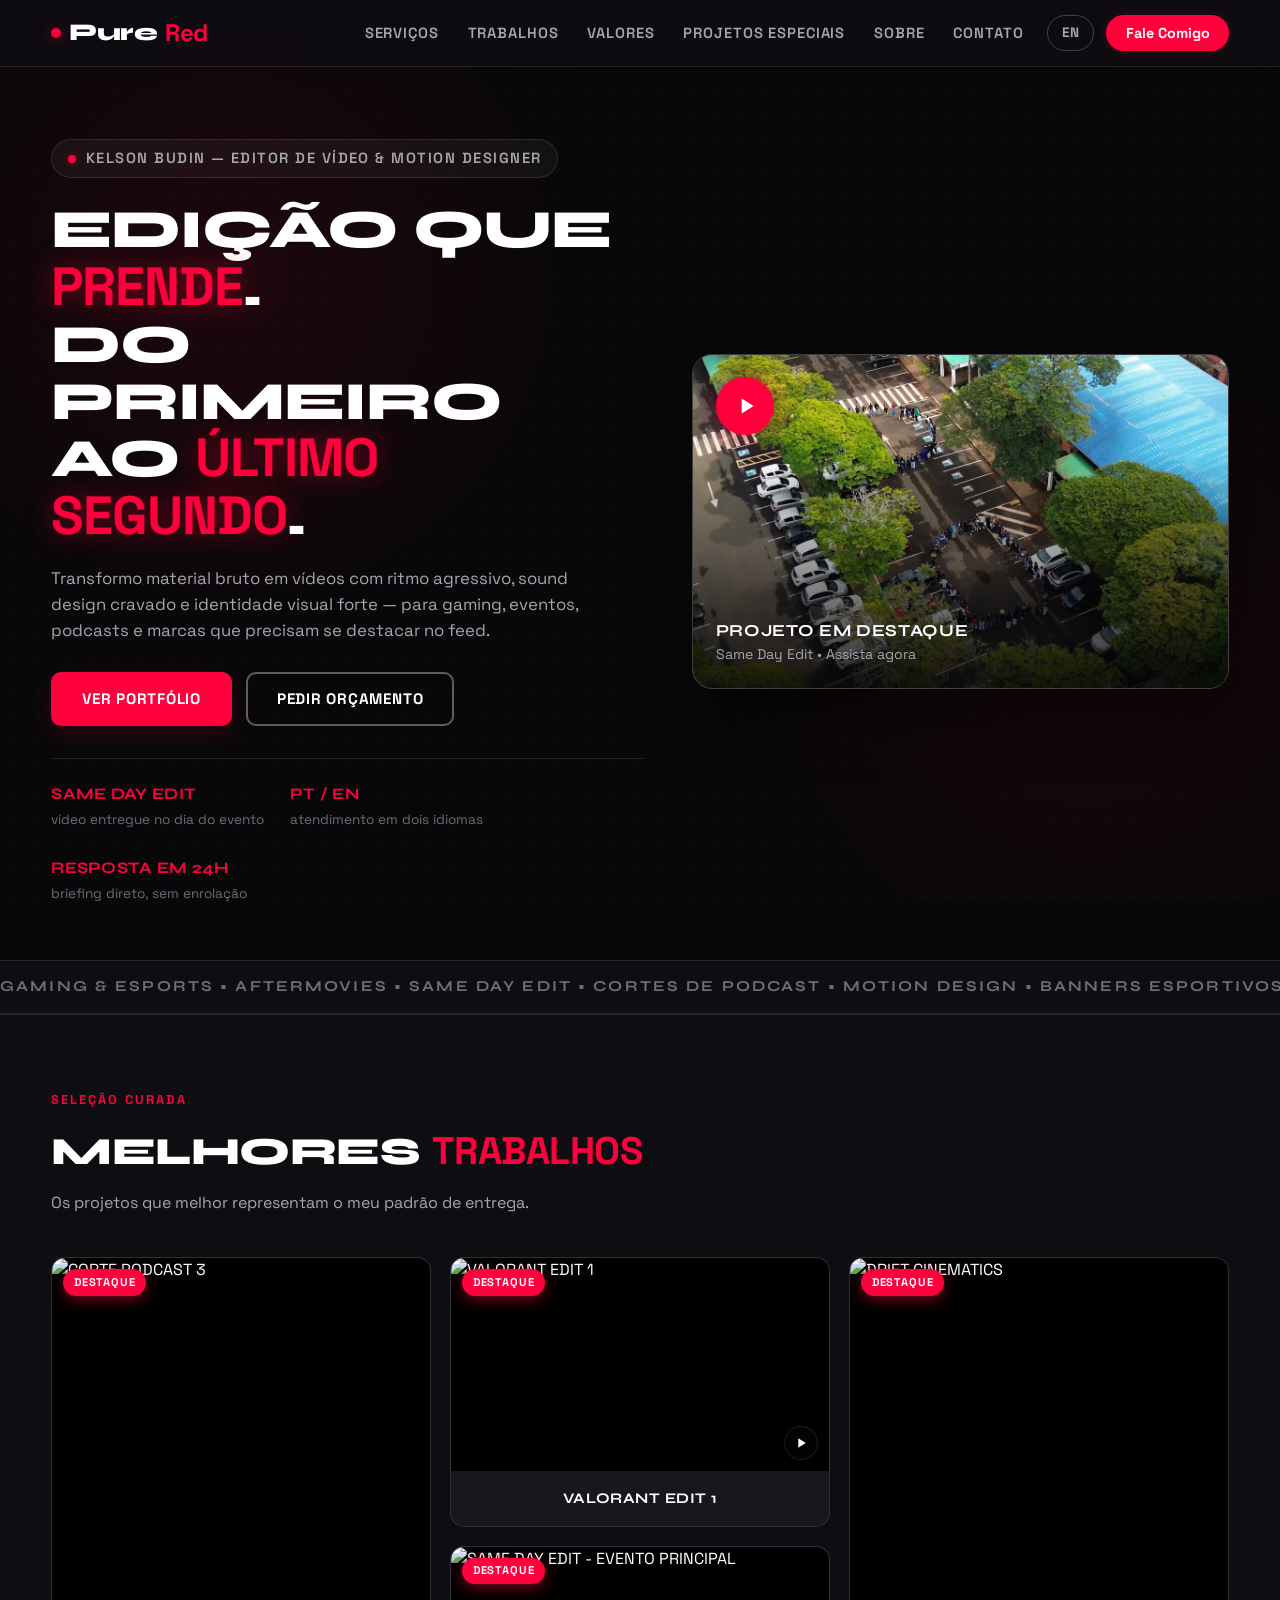
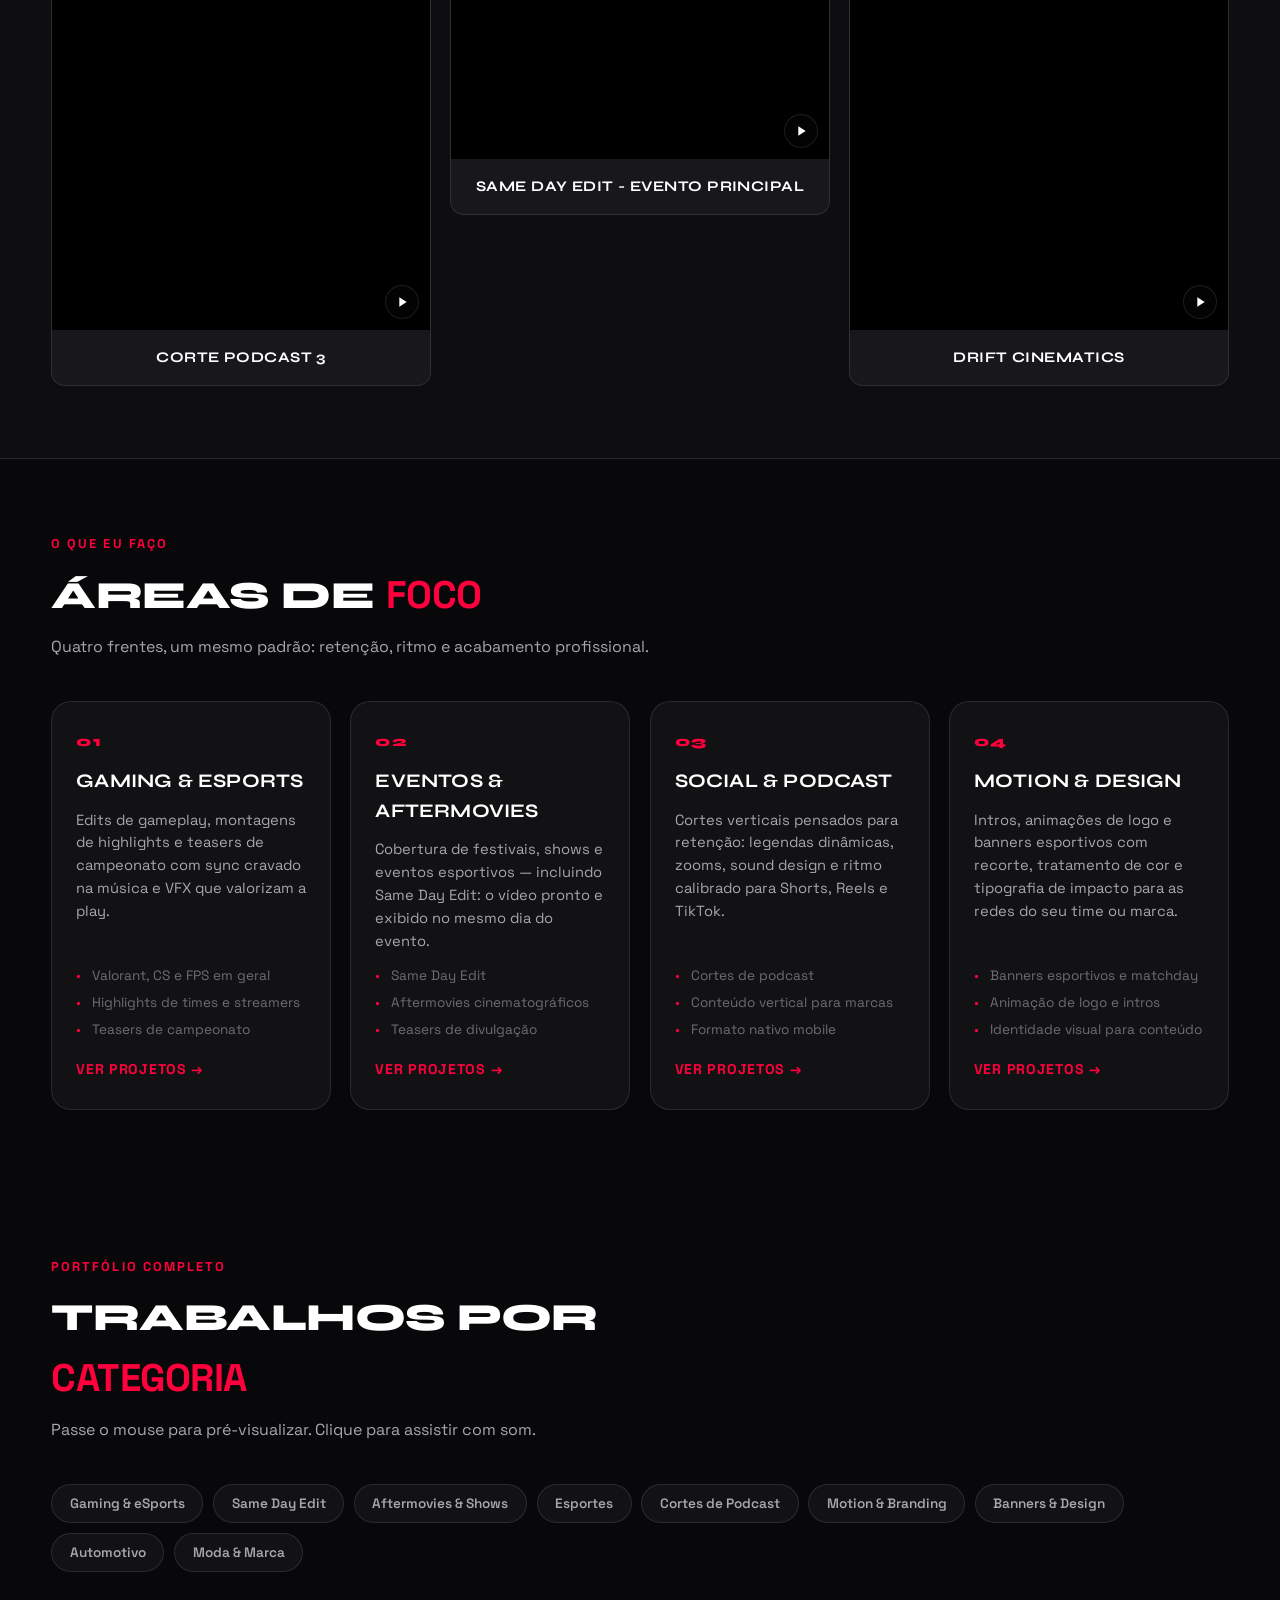
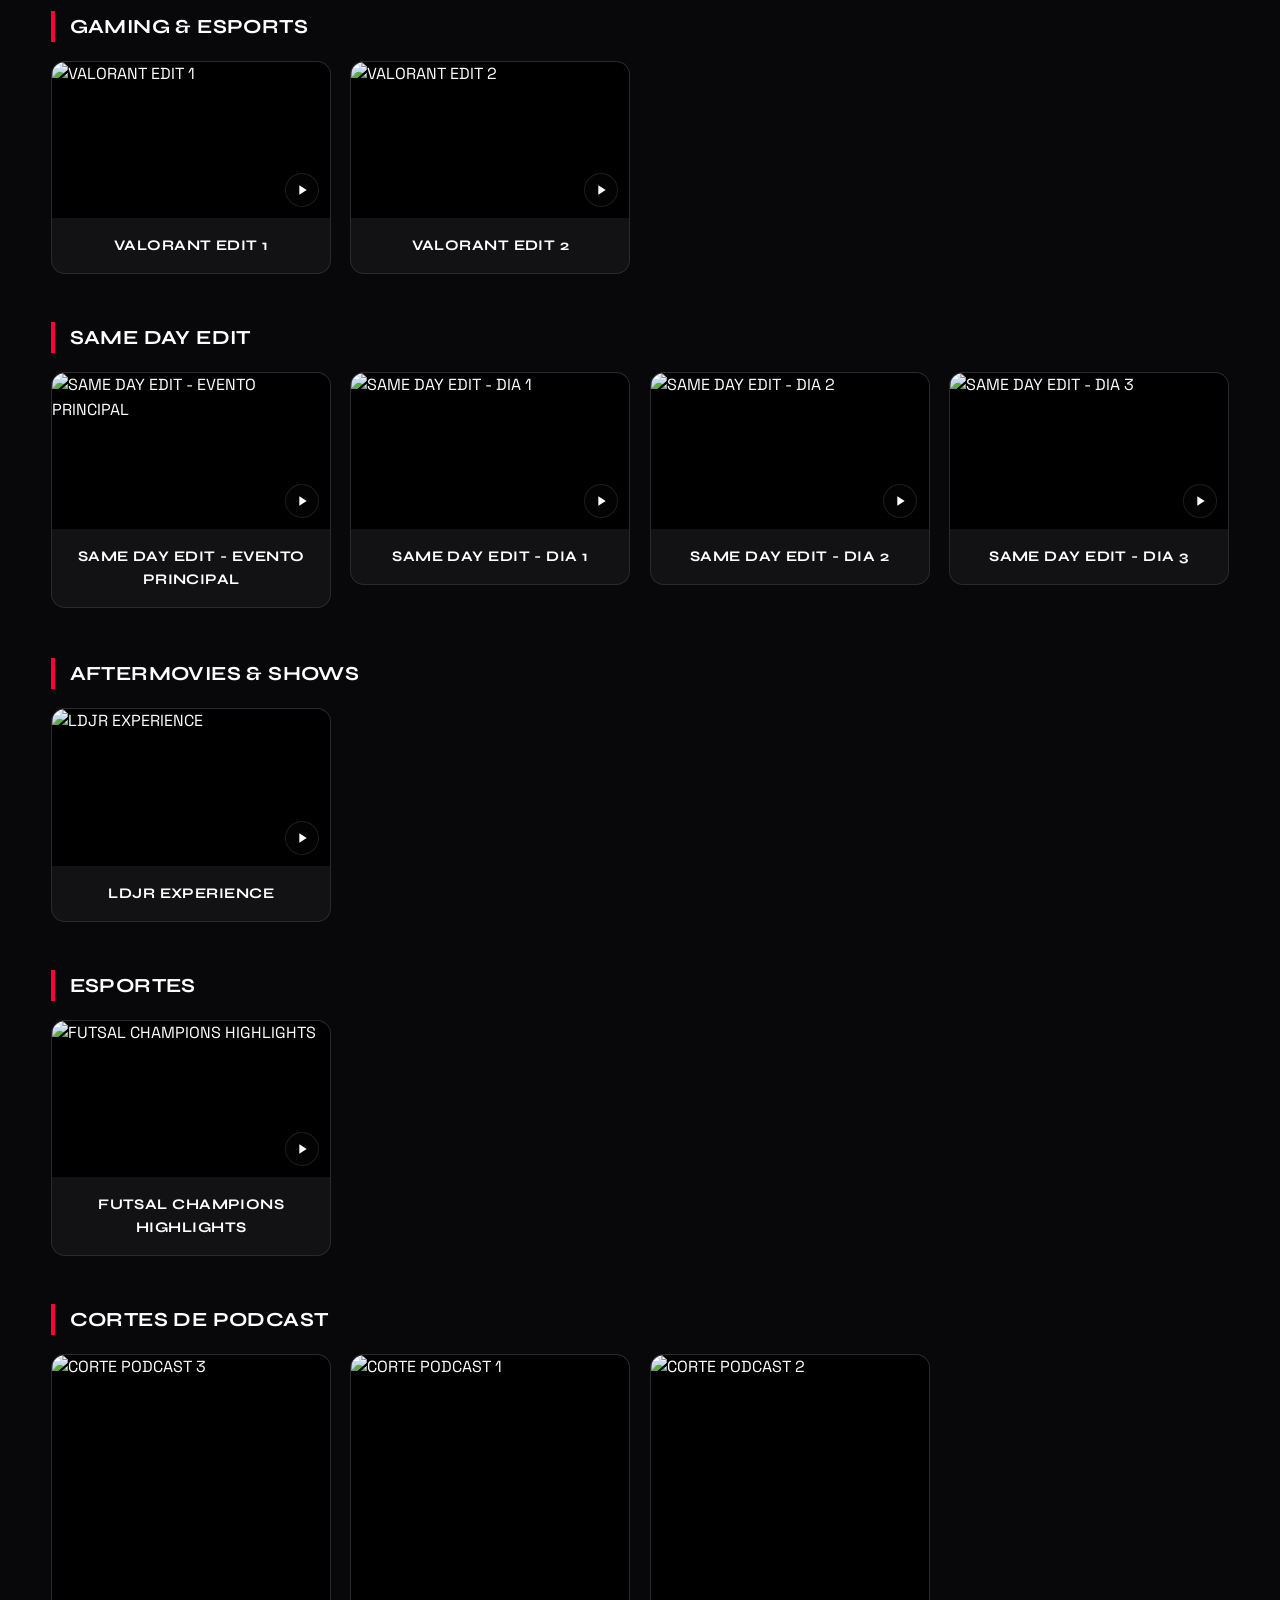
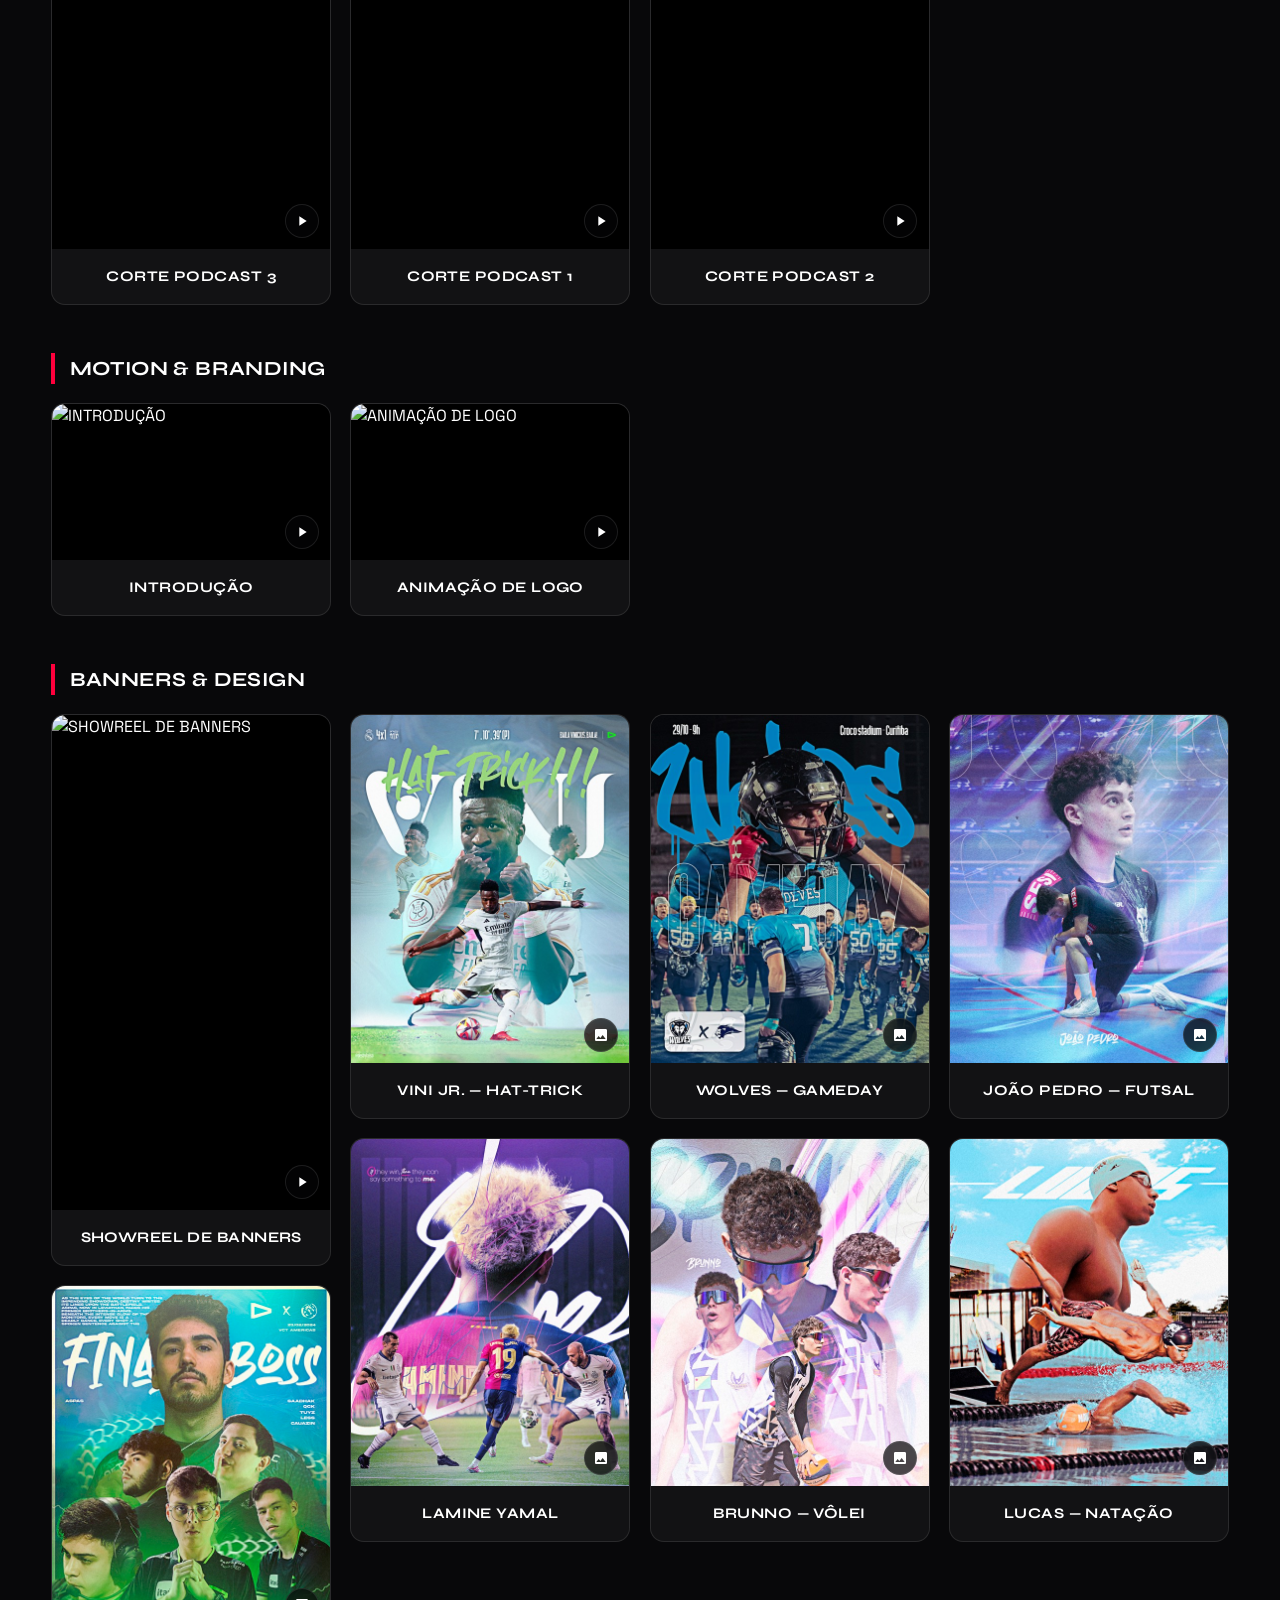
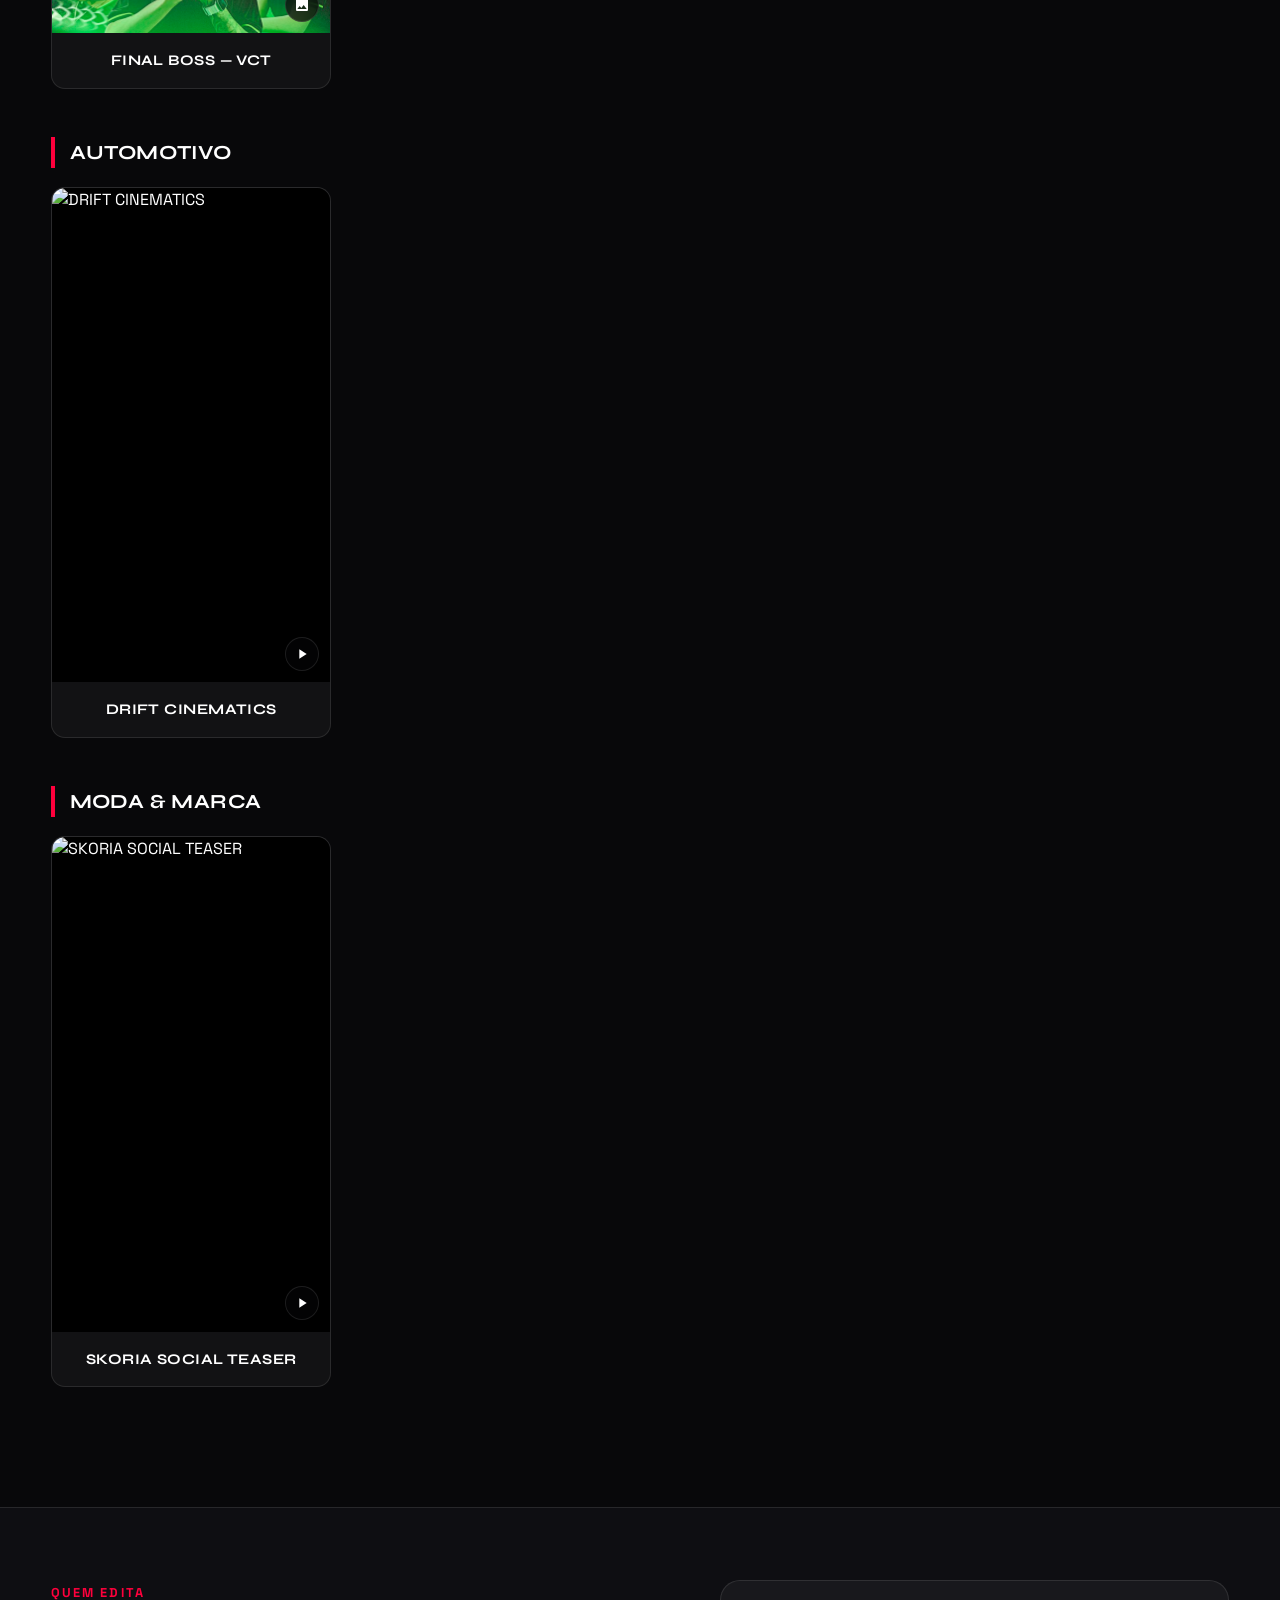
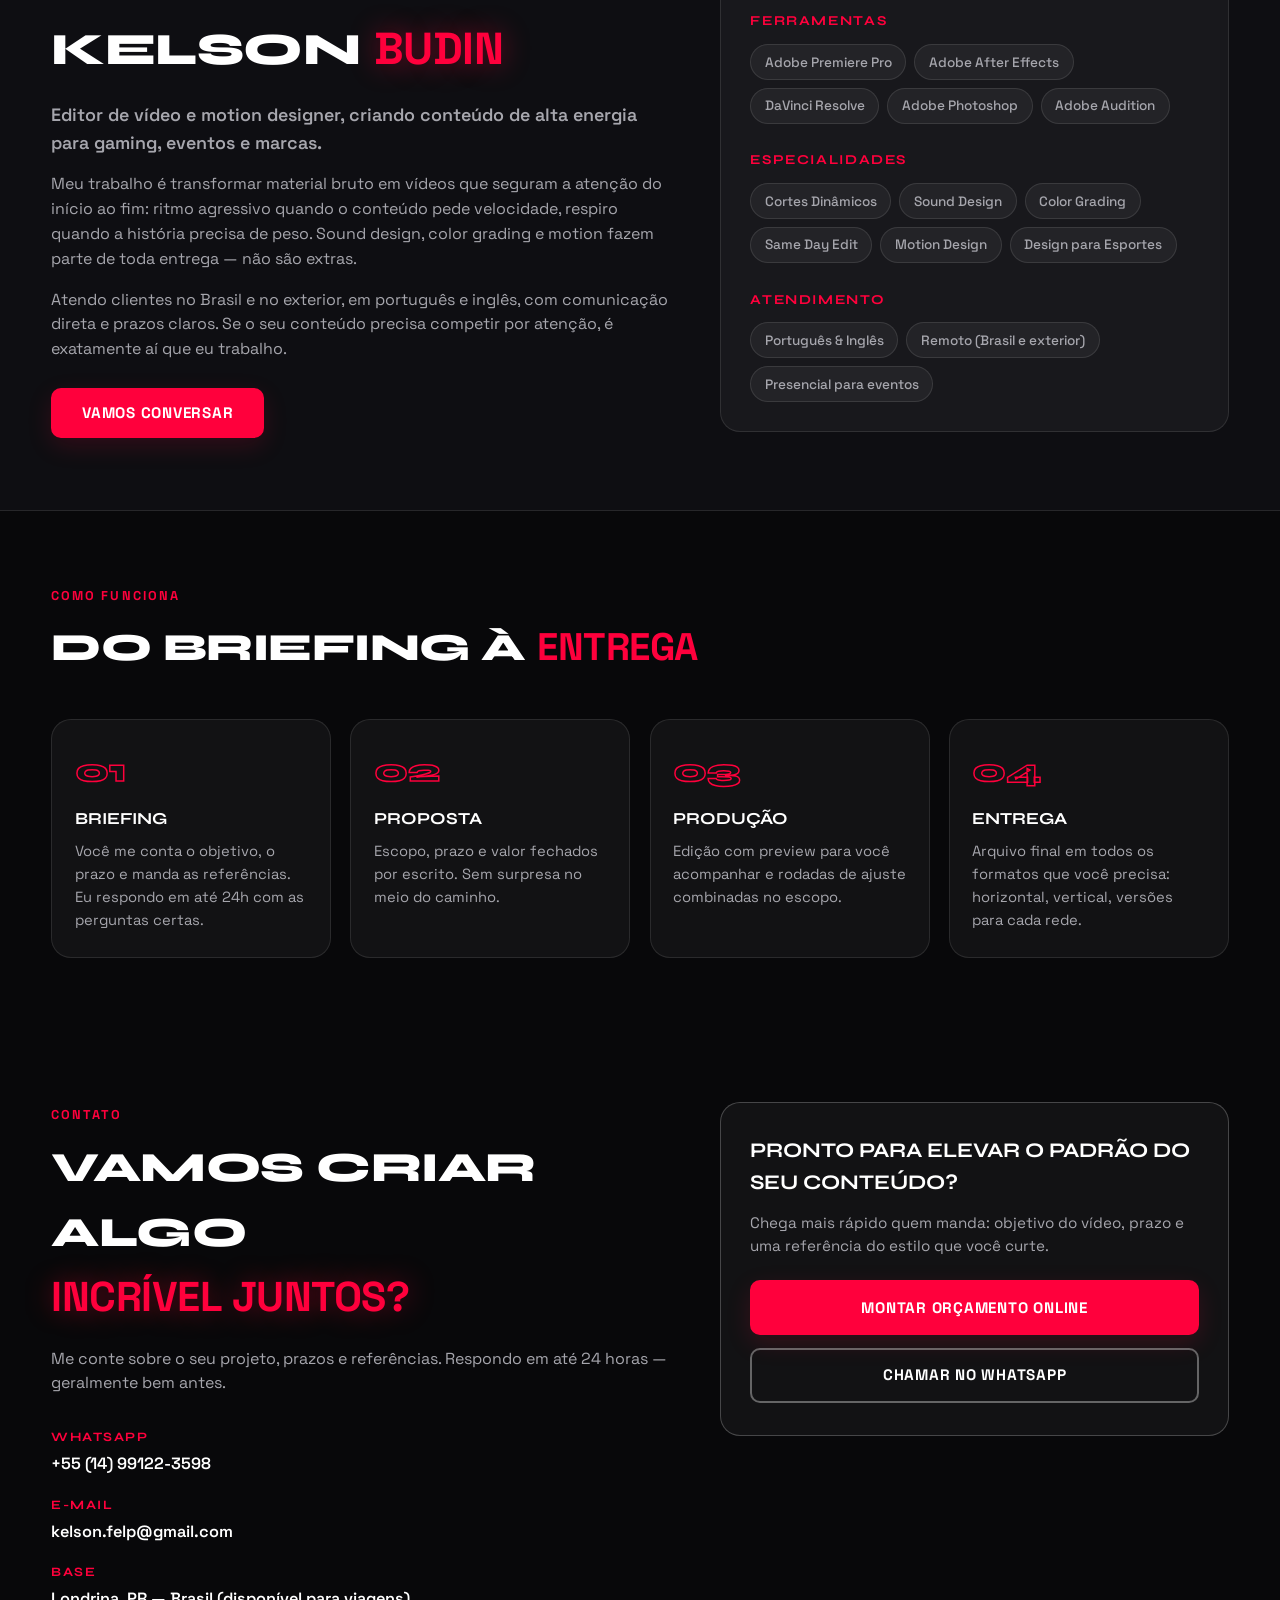
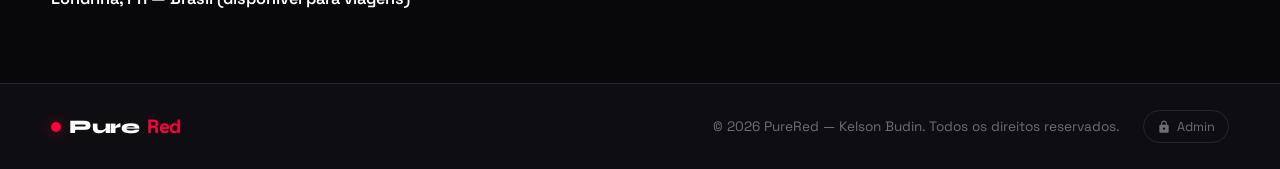
==== index.html @ 31c2f7d5 "feat: redesign completo — quiz de orçamento, tabela de valores, banners e novo admin - Redesign das " ====
<!DOCTYPE html>
<html lang="pt-BR">
<head>
  <meta charset="UTF-8">
  <meta name="viewport" content="width=device-width, initial-scale=1.0">
  <meta name="theme-color" content="#08080a">
  <meta name="format-detection" content="telephone=no">

  <!-- SEO -->
  <title>PureRed — Kelson Budin | Editor de Vídeo & Motion Designer</title>
  <meta name="description" content="Portfólio de Kelson Budin (PureRed). Edição de vídeo de alta energia: gaming e eSports, aftermovies de eventos, Same Day Edit, cortes de podcast, motion design e banners esportivos.">
  <meta name="keywords" content="edição de vídeo, video editor, aftermovie, eSports, gaming, same day edit, cortes de podcast, motion design, banners esportivos, premiere pro, after effects">
  <meta name="author" content="Kelson Budin">
  <meta property="og:title" content="PureRed — Kelson Budin | Editor de Vídeo & Motion Designer">
  <meta property="og:description" content="Edição de vídeo de alta energia: gaming, eventos, podcast, motion design e banners esportivos.">
  <meta property="og:type" content="website">

  <!-- Favicon -->
  <link rel="icon" type="image/png" href="data:image/svg+xml,<svg xmlns=%22http://www.w3.org/2000/svg%22 viewBox=%220 0 100 100%22><rect width=%22100%22 height=%22100%22 fill=%22%2308080a%22/><circle cx=%2250%22 cy=%2250%22 r=%2235%22 fill=%22%23FF003C%22/></svg>">

  <link rel="stylesheet" href="style.css?v=6">
</head>
<body>

  <!-- Background glow -->
  <div class="bg-glow-container" aria-hidden="true">
    <div class="bg-glow-1"></div>
    <div class="bg-glow-2"></div>
  </div>

  <!-- ===== Header ===== -->
  <header>
    <div class="container nav-container">
      <a href="#" class="logo" id="logo">
        <span class="logo-dot"></span>Pure<span>Red</span>
      </a>

      <nav id="nav-menu">
        <ul>
          <li><a href="#servicos">Serviços</a></li>
          <li><a href="#trabalhos">Trabalhos</a></li>
          <li><a href="valores.html">Valores</a></li>
          <li><a href="projetos-especiais.html">Projetos Especiais</a></li>
          <li><a href="#sobre">Sobre</a></li>
          <li><a href="#contato">Contato</a></li>
        </ul>
      </nav>

      <div class="nav-actions">
        <a href="index-en.html" class="lang-switch" title="Switch to English">EN</a>
        <button type="button" class="nav-cta" id="contact-modal-trigger">Fale Comigo</button>
      </div>

      <button class="mobile-nav-toggle" id="mobile-menu-toggle" aria-label="Abrir menu">
        <svg viewBox="0 0 24 24"><path d="M3 18h18v-2H3v2zm0-5h18v-2H3v2zm0-7v2h18V6H3z"/></svg>
      </button>
    </div>
  </header>

  <!-- ===== Hero ===== -->
  <section class="hero" id="inicio">
    <div class="container hero-grid">
      <div class="hero-content">
        <div class="hero-kicker">
          <span class="kicker-dot"></span> Kelson Budin — Editor de Vídeo &amp; Motion Designer
        </div>
        <h1>EDIÇÃO QUE <span class="highlight-red">PRENDE</span>.<br>DO PRIMEIRO AO <span class="highlight-red">ÚLTIMO SEGUNDO</span>.</h1>
        <p class="hero-sub">Transformo material bruto em vídeos com ritmo agressivo, sound design cravado e identidade visual forte — para gaming, eventos, podcasts e marcas que precisam se destacar no feed.</p>

        <div class="hero-actions">
          <a href="#trabalhos" class="btn-brutal">Ver Portfólio</a>
          <a href="projetos-especiais.html" class="btn-brutal btn-white">Pedir Orçamento</a>
        </div>

        <ul class="hero-facts">
          <li><strong>Same Day Edit</strong><span>vídeo entregue no dia do evento</span></li>
          <li><strong>PT / EN</strong><span>atendimento em dois idiomas</span></li>
          <li><strong>Resposta em 24h</strong><span>briefing direto, sem enrolação</span></li>
        </ul>
      </div>

      <div class="hero-reel">
        <div class="showreel-container" id="main-reel-trigger"
             data-video="https://youtu.be/-XNmHMceOL8"
             data-title="SAME DAY EDIT - EVENTO PRINCIPAL"
             data-client="Evento Principal"
             data-date="2026-05"
             data-description="Aftermovie gravado, editado e exibido no mesmo dia. Edição ritmada de altíssima velocidade para manter a energia do evento no topo.">
          <img src="assets/thumbnails/main_thumb.jpg" alt="Vídeo em destaque — Same Day Edit">
          <div class="showreel-overlay">
            <div class="play-badge">
              <svg viewBox="0 0 24 24"><path d="M8 5v14l11-7z"/></svg>
            </div>
            <div class="showreel-details">
              <h3>PROJETO EM DESTAQUE</h3>
              <p>Same Day Edit • Assista agora</p>
            </div>
          </div>
        </div>
      </div>
    </div>
  </section>

  <!-- ===== Marquee ===== -->
  <div class="marquee-container" aria-hidden="true">
    <div class="marquee-content">
      GAMING &amp; ESPORTS • AFTERMOVIES • SAME DAY EDIT • CORTES DE PODCAST • MOTION DESIGN • BANNERS ESPORTIVOS <span>PURE RED</span> GAMING &amp; ESPORTS • AFTERMOVIES • SAME DAY EDIT • CORTES DE PODCAST • MOTION DESIGN • BANNERS ESPORTIVOS <span>PURE RED</span>
    </div>
  </div>

  <!-- ===== Destaques ===== -->
  <section id="destaques" class="featured-section">
    <div class="container">
      <div class="section-header">
        <div class="section-tag">Seleção curada</div>
        <h2 class="section-title">Melhores <span>Trabalhos</span></h2>
        <p>Os projetos que melhor representam o meu padrão de entrega.</p>
      </div>

      <div id="featured-grid" class="portfolio-grid featured-grid"></div>
    </div>
  </section>

  <!-- ===== Serviços / Áreas de Foco ===== -->
  <section id="servicos" class="services-section">
    <div class="container">
      <div class="section-header">
        <div class="section-tag">O que eu faço</div>
        <h2 class="section-title">Áreas de <span>Foco</span></h2>
        <p>Quatro frentes, um mesmo padrão: retenção, ritmo e acabamento profissional.</p>
      </div>

      <div class="services-grid">
        <a class="service-card" href="#sub-gaming">
          <div class="service-num">01</div>
          <h3>Gaming &amp; eSports</h3>
          <p>Edits de gameplay, montagens de highlights e teasers de campeonato com sync cravado na música e VFX que valorizam a play.</p>
          <ul>
            <li>Valorant, CS e FPS em geral</li>
            <li>Highlights de times e streamers</li>
            <li>Teasers de campeonato</li>
          </ul>
          <span class="service-link">Ver projetos →</span>
        </a>

        <a class="service-card" href="#sub-samedayedit">
          <div class="service-num">02</div>
          <h3>Eventos &amp; Aftermovies</h3>
          <p>Cobertura de festivais, shows e eventos esportivos — incluindo Same Day Edit: o vídeo pronto e exibido no mesmo dia do evento.</p>
          <ul>
            <li>Same Day Edit</li>
            <li>Aftermovies cinematográficos</li>
            <li>Teasers de divulgação</li>
          </ul>
          <span class="service-link">Ver projetos →</span>
        </a>

        <a class="service-card" href="#sub-podcast">
          <div class="service-num">03</div>
          <h3>Social &amp; Podcast</h3>
          <p>Cortes verticais pensados para retenção: legendas dinâmicas, zooms, sound design e ritmo calibrado para Shorts, Reels e TikTok.</p>
          <ul>
            <li>Cortes de podcast</li>
            <li>Conteúdo vertical para marcas</li>
            <li>Formato nativo mobile</li>
          </ul>
          <span class="service-link">Ver projetos →</span>
        </a>

        <a class="service-card" href="#sub-design">
          <div class="service-num">04</div>
          <h3>Motion &amp; Design</h3>
          <p>Intros, animações de logo e banners esportivos com recorte, tratamento de cor e tipografia de impacto para as redes do seu time ou marca.</p>
          <ul>
            <li>Banners esportivos e matchday</li>
            <li>Animação de logo e intros</li>
            <li>Identidade visual para conteúdo</li>
          </ul>
          <span class="service-link">Ver projetos →</span>
        </a>
      </div>
    </div>
  </section>

  <!-- ===== Trabalhos ===== -->
  <section id="trabalhos" class="portfolio-section">
    <div class="container">
      <div class="section-header">
        <div class="section-tag">Portfólio completo</div>
        <h2 class="section-title">Trabalhos por <span>Categoria</span></h2>
        <p>Passe o mouse para pré-visualizar. Clique para assistir com som.</p>
      </div>

      <div class="filter-menu" id="section-nav"></div>
      <div id="portfolio-sections"></div>
    </div>
  </section>

  <!-- ===== Sobre ===== -->
  <section id="sobre" class="about-section">
    <div class="container about-grid">
      <div class="about-text">
        <div class="section-tag">Quem edita</div>
        <h2>KELSON <span class="highlight-red">BUDIN</span></h2>
        <p class="about-lead">Editor de vídeo e motion designer, criando conteúdo de alta energia para gaming, eventos e marcas.</p>
        <p>Meu trabalho é transformar material bruto em vídeos que seguram a atenção do início ao fim: ritmo agressivo quando o conteúdo pede velocidade, respiro quando a história precisa de peso. Sound design, color grading e motion fazem parte de toda entrega — não são extras.</p>
        <p>Atendo clientes no Brasil e no exterior, em português e inglês, com comunicação direta e prazos claros. Se o seu conteúdo precisa competir por atenção, é exatamente aí que eu trabalho.</p>

        <div class="about-cta">
          <button type="button" class="btn-brutal" id="about-contact-trigger">Vamos conversar</button>
        </div>
      </div>

      <div class="skills-container">
        <div class="skills-category">
          <h4>Ferramentas</h4>
          <div class="skills-list">
            <div class="skill-tag">Adobe Premiere Pro</div>
            <div class="skill-tag">Adobe After Effects</div>
            <div class="skill-tag">DaVinci Resolve</div>
            <div class="skill-tag">Adobe Photoshop</div>
            <div class="skill-tag">Adobe Audition</div>
          </div>
        </div>

        <div class="skills-category">
          <h4>Especialidades</h4>
          <div class="skills-list">
            <div class="skill-tag">Cortes Dinâmicos</div>
            <div class="skill-tag">Sound Design</div>
            <div class="skill-tag">Color Grading</div>
            <div class="skill-tag">Same Day Edit</div>
            <div class="skill-tag">Motion Design</div>
            <div class="skill-tag">Design para Esportes</div>
          </div>
        </div>

        <div class="skills-category">
          <h4>Atendimento</h4>
          <div class="skills-list">
            <div class="skill-tag">Português &amp; Inglês</div>
            <div class="skill-tag">Remoto (Brasil e exterior)</div>
            <div class="skill-tag">Presencial para eventos</div>
          </div>
        </div>
      </div>
    </div>
  </section>

  <!-- ===== Processo ===== -->
  <section id="processo" class="process-section">
    <div class="container">
      <div class="section-header">
        <div class="section-tag">Como funciona</div>
        <h2 class="section-title">Do briefing à <span>Entrega</span></h2>
      </div>

      <div class="process-grid">
        <div class="process-step">
          <div class="process-num">01</div>
          <h3>Briefing</h3>
          <p>Você me conta o objetivo, o prazo e manda as referências. Eu respondo em até 24h com as perguntas certas.</p>
        </div>
        <div class="process-step">
          <div class="process-num">02</div>
          <h3>Proposta</h3>
          <p>Escopo, prazo e valor fechados por escrito. Sem surpresa no meio do caminho.</p>
        </div>
        <div class="process-step">
          <div class="process-num">03</div>
          <h3>Produção</h3>
          <p>Edição com preview para você acompanhar e rodadas de ajuste combinadas no escopo.</p>
        </div>
        <div class="process-step">
          <div class="process-num">04</div>
          <h3>Entrega</h3>
          <p>Arquivo final em todos os formatos que você precisa: horizontal, vertical, versões para cada rede.</p>
        </div>
      </div>
    </div>
  </section>

  <!-- ===== Contato ===== -->
  <section id="contato" class="contact-section">
    <div class="container contact-grid">
      <div class="contact-info">
        <div class="section-tag">Contato</div>
        <h2>VAMOS CRIAR ALGO <br><span class="highlight-red">INCRÍVEL JUNTOS?</span></h2>
        <p>Me conte sobre o seu projeto, prazos e referências. Respondo em até 24 horas — geralmente bem antes.</p>

        <div class="contact-details-list">
          <div class="contact-detail-item">
            <h5>WhatsApp</h5>
            <p><a href="https://wa.me/5514991223598" target="_blank" rel="noopener">+55 (14) 99122-3598</a></p>
          </div>
          <div class="contact-detail-item">
            <h5>E-mail</h5>
            <p><a href="mailto:kelson.felp@gmail.com">kelson.felp@gmail.com</a></p>
          </div>
          <div class="contact-detail-item">
            <h5>Base</h5>
            <p>Londrina, PR — Brasil (disponível para viagens)</p>
          </div>
        </div>
      </div>

      <div class="contact-cta-card">
        <h3>Pronto para elevar o padrão do seu conteúdo?</h3>
        <p>Chega mais rápido quem manda: objetivo do vídeo, prazo e uma referência do estilo que você curte.</p>
        <a href="projetos-especiais.html" class="btn-brutal btn-block">Montar Orçamento Online</a>
        <a href="https://wa.me/5514991223598?text=Oi%20Kelson!%20Vi%20seu%20portf%C3%B3lio%20e%20quero%20um%20or%C3%A7amento." target="_blank" rel="noopener" class="btn-brutal btn-white btn-block">Chamar no WhatsApp</a>
      </div>
    </div>
  </section>

  <!-- ===== Footer ===== -->
  <footer>
    <div class="container footer-container">
      <div class="logo footer-logo">
        <span class="logo-dot"></span>Pure<span>Red</span>
      </div>
      <div class="footer-copy">
        &copy; 2026 PureRed — Kelson Budin. Todos os direitos reservados.
      </div>
      <a href="admin.html" class="admin-link" title="Área administrativa">
        <svg viewBox="0 0 24 24" width="14" height="14" fill="currentColor">
          <path d="M18 8h-1V6c0-2.76-2.24-5-5-5S7 3.24 7 6v2H6c-1.1 0-2 .9-2 2v10c0 1.1.9 2 2 2h12c1.1 0 2-.9 2-2V10c0-1.1-.9-2-2-2zm-6 9c-1.1 0-2-.9-2-2s.9-2 2-2 2 .9 2 2-.9 2-2 2zm3.1-9H8.9V6c0-1.71 1.39-3.1 3.1-3.1 1.71 0 3.1 1.39 3.1 3.1v2z"/>
        </svg>
        Admin
      </a>
    </div>
  </footer>

  <!-- ===== Lightbox (vídeo e imagem) ===== -->
  <dialog id="video-lightbox" class="video-dialog">
    <div class="dialog-header">
      <div class="dialog-title" id="lightbox-title"></div>
      <button class="dialog-close" id="lightbox-close" aria-label="Fechar">
        <svg viewBox="0 0 24 24"><path d="M19 6.41L17.59 5 12 10.59 6.41 5 5 6.41 10.59 12 5 17.59 6.41 19 12 13.41 17.59 19 19 17.59 13.41 12z"/></svg>
      </button>
    </div>

    <div class="dialog-body" id="lightbox-media-container"></div>

    <div class="dialog-details">
      <p id="lightbox-desc"></p>
      <div class="dialog-meta-grid">
        <div class="dialog-meta-item">
          <h5>Cliente</h5>
          <p id="lightbox-client"></p>
        </div>
        <div class="dialog-meta-item">
          <h5>Data</h5>
          <p id="lightbox-date"></p>
        </div>
        <div class="dialog-meta-item">
          <h5>Tags</h5>
          <p id="lightbox-tags"></p>
        </div>
      </div>
    </div>
  </dialog>

  <!-- ===== Modal de contato (WhatsApp ou E-mail) ===== -->
  <dialog id="contact-modal" class="contact-modal">
    <div class="dialog-header">
      <div class="dialog-title">Como prefere falar comigo?</div>
      <button class="dialog-close" id="contact-modal-close" aria-label="Fechar">
        <svg viewBox="0 0 24 24"><path d="M19 6.41L17.59 5 12 10.59 6.41 5 5 6.41 10.59 12 5 17.59 6.41 19 12 13.41 17.59 19 19 17.59 13.41 12z"/></svg>
      </button>
    </div>

    <div class="contact-modal-options">
      <a href="https://wa.me/5514991223598" target="_blank" rel="noopener" class="contact-option">
        <div class="contact-option-icon">
          <svg viewBox="0 0 24 24"><path d="M12.012 2c-5.506 0-9.989 4.478-9.99 9.984a9.96 9.96 0 001.333 4.993L2 22l5.13-1.347a9.96 9.96 0 004.882 1.277h.005c5.505 0 9.989-4.478 9.99-9.985A9.993 9.993 0 0012.012 2zm5.782 14.156c-.247.696-1.203 1.256-1.656 1.302-.454.047-.9-.124-2.879-.9a10.026 10.026 0 01-4.762-4.186c-.534-.712-.855-1.543-.855-2.422 0-1.848 1.455-2.222 1.696-2.222.18 0 .36.009.52.017.18.009.38-.033.58.455.248.605.85 2.073.923 2.222.074.15.124.323.025.52-.1.198-.15.323-.3.497-.15.174-.315.389-.45.522-.165.163-.338.34-.143.68.196.34.87 1.43 1.868 2.316.99.88 1.824 1.15 2.086 1.28.263.132.413.108.57-.074.157-.182.67-.778.85-1.043.18-.265.36-.223.608-.132.247.09 1.572.744 1.84.876.268.132.447.198.513.314.066.115.066.67-.18 1.366z"/></svg>
        </div>
        <div class="contact-option-text">
          <strong>WhatsApp</strong>
          <span>Resposta rápida pelo celular</span>
        </div>
      </a>

      <a href="mailto:kelson.felp@gmail.com" class="contact-option">
        <div class="contact-option-icon">
          <svg viewBox="0 0 24 24"><path d="M20 4H4c-1.1 0-1.99.9-1.99 2L2 18c0 1.1.9 2 2 2h16c1.1 0 2-.9 2-2V6c0-1.1-.9-2-2-2zm0 4l-8 5-8-5V6l8 5 8-5v2z"/></svg>
        </div>
        <div class="contact-option-text">
          <strong>E-mail</strong>
          <span>kelson.felp@gmail.com</span>
        </div>
      </a>
    </div>
  </dialog>

  <script src="app.js?v=3"></script>
</body>
</html>
---- style.css ----
@import url('https://fonts.googleapis.com/css2?family=Syne:wght@700;800&family=Space+Grotesk:wght@400;500;600;700&display=swap');

/* ============================================================
   PureRed — Kelson Budin
   Dark / high-energy portfolio theme
   ============================================================ */

:root {
  --red: #FF003C;
  --red-hover: #E60036;
  --red-glow: rgba(255, 0, 60, 0.15);
  --red-glow-heavy: rgba(255, 0, 60, 0.45);
  --red-soft-bg: rgba(255, 0, 60, 0.08);

  --bg: #08080a;
  --bg-raised: #0e0e12;
  --bg-card: rgba(255, 255, 255, 0.045);
  --bg-glass: rgba(14, 14, 18, 0.72);

  --border: 1px solid rgba(255, 255, 255, 0.1);
  --border-strong: 1px solid rgba(255, 255, 255, 0.22);
  --border-red: 1px solid rgba(255, 60, 100, 0.5);

  --text: #ffffff;
  --text-muted: #a6a6ad;
  --text-dim: #6d6d75;

  --radius-lg: 20px;
  --radius-md: 14px;
  --radius-sm: 10px;
  --radius-pill: 999px;

  --font-title: 'Syne', sans-serif;
  --font-body: 'Space Grotesk', sans-serif;

  --shadow-lg: 0 24px 60px rgba(0, 0, 0, 0.5);
  --shadow-md: 0 12px 32px rgba(0, 0, 0, 0.4);

  scroll-behavior: smooth;
}

* {
  box-sizing: border-box;
  margin: 0;
  padding: 0;
  font-family: var(--font-body);
  -webkit-font-smoothing: antialiased;
}

html, body {
  max-width: 100%;
  overflow-x: hidden;
}

body {
  background-color: var(--bg);
  color: var(--text);
  line-height: 1.55;
}

/* Dotted texture */
body::before {
  content: '';
  position: fixed;
  inset: 0;
  background-image: radial-gradient(rgba(255, 255, 255, 0.03) 1px, transparent 1px);
  background-size: 26px 26px;
  z-index: -2;
  pointer-events: none;
}

/* Breathing glows */
.bg-glow-container {
  position: fixed;
  inset: 0;
  pointer-events: none;
  z-index: -1;
  overflow: hidden;
}

.bg-glow-1,
.bg-glow-2 {
  position: absolute;
  width: 60vw;
  height: 60vw;
  border-radius: 50%;
}

.bg-glow-1 {
  top: -12%;
  left: -12%;
  background: radial-gradient(circle, rgba(255, 0, 60, 0.09) 0%, transparent 70%);
  animation: breathe 12s infinite ease-in-out;
}

.bg-glow-2 {
  bottom: -15%;
  right: -15%;
  background: radial-gradient(circle, rgba(255, 0, 60, 0.07) 0%, transparent 70%);
  animation: breathe 15s infinite ease-in-out alternate;
}

@keyframes breathe {
  0%, 100% { transform: scale(1); opacity: 0.8; }
  50% { transform: scale(1.15); opacity: 1; }
}

.container {
  width: min(1180px, 92%);
  margin: 0 auto;
}

.highlight-red {
  color: var(--red);
  text-shadow: 0 0 28px var(--red-glow-heavy);
}

/* ============================================================
   Header
   ============================================================ */

header {
  position: sticky;
  top: 0;
  z-index: 100;
  background: var(--bg-glass);
  backdrop-filter: blur(22px) saturate(160%);
  -webkit-backdrop-filter: blur(22px) saturate(160%);
  border-bottom: var(--border);
}

.nav-container {
  display: flex;
  align-items: center;
  gap: 1.5rem;
  padding: 0.9rem 0;
}

.logo {
  font-family: var(--font-title);
  font-weight: 800;
  font-size: 1.5rem;
  color: var(--text);
  text-decoration: none;
  letter-spacing: -0.5px;
  display: flex;
  align-items: center;
  gap: 0.5rem;
}

.logo span:not(.logo-dot) { color: var(--red); }

.logo-dot {
  width: 10px;
  height: 10px;
  background: var(--red);
  border-radius: 50%;
  box-shadow: 0 0 14px var(--red-glow-heavy);
  animation: pulse-dot 2.4s infinite;
}

@keyframes pulse-dot {
  0%, 100% { opacity: 1; }
  50% { opacity: 0.45; }
}

nav {
  margin-left: auto;
}

nav ul {
  display: flex;
  gap: 1.8rem;
  list-style: none;
}

nav a {
  color: var(--text-muted);
  text-decoration: none;
  font-weight: 600;
  font-size: 0.92rem;
  text-transform: uppercase;
  letter-spacing: 0.06em;
  transition: color 0.2s;
}

nav a:hover { color: var(--text); }

.nav-actions {
  display: flex;
  align-items: center;
  gap: 0.8rem;
}

.lang-switch {
  color: var(--text-muted);
  text-decoration: none;
  font-weight: 700;
  font-size: 0.85rem;
  border: var(--border-strong);
  border-radius: var(--radius-pill);
  padding: 0.4rem 0.85rem;
  transition: all 0.2s;
}

.lang-switch:hover {
  color: var(--text);
  border-color: var(--red);
}

.nav-cta {
  background: var(--red);
  color: #fff;
  border: none;
  font-weight: 700;
  font-size: 0.9rem;
  padding: 0.55rem 1.2rem;
  border-radius: var(--radius-pill);
  cursor: pointer;
  transition: all 0.2s;
  box-shadow: 0 0 18px var(--red-glow);
}

.nav-cta:hover {
  background: var(--red-hover);
  box-shadow: 0 0 26px var(--red-glow-heavy);
  transform: translateY(-1px);
}

.mobile-nav-toggle {
  display: none;
  background: none;
  border: var(--border-strong);
  border-radius: var(--radius-sm);
  padding: 0.4rem;
  cursor: pointer;
}

.mobile-nav-toggle svg {
  width: 22px;
  height: 22px;
  fill: var(--text);
  display: block;
}

/* ============================================================
   Hero
   ============================================================ */

.hero {
  padding: 4.5rem 0 3.5rem;
}

.hero-grid {
  display: grid;
  grid-template-columns: 1.05fr 0.95fr;
  gap: 3rem;
  align-items: center;
}

.hero-kicker {
  display: inline-flex;
  align-items: center;
  gap: 0.6rem;
  font-weight: 600;
  font-size: 0.92rem;
  color: var(--text-muted);
  text-transform: uppercase;
  letter-spacing: 0.1em;
  border: var(--border);
  background: var(--bg-card);
  border-radius: var(--radius-pill);
  padding: 0.45rem 1rem;
  margin-bottom: 1.4rem;
}

.kicker-dot {
  width: 8px;
  height: 8px;
  border-radius: 50%;
  background: var(--red);
  box-shadow: 0 0 12px var(--red-glow-heavy);
  flex-shrink: 0;
}

.hero h1 {
  font-family: var(--font-title);
  font-weight: 800;
  font-size: clamp(2.1rem, 4.2vw, 3.4rem);
  line-height: 1.06;
  letter-spacing: -1px;
  margin-bottom: 1.2rem;
}

.hero-sub {
  color: var(--text-muted);
  font-size: 1.05rem;
  max-width: 34rem;
  margin-bottom: 1.8rem;
}

.hero-actions {
  display: flex;
  flex-wrap: wrap;
  gap: 0.9rem;
  margin-bottom: 2rem;
}

.hero-facts {
  list-style: none;
  display: flex;
  flex-wrap: wrap;
  gap: 1.6rem;
  border-top: var(--border);
  padding-top: 1.4rem;
}

.hero-facts li {
  display: flex;
  flex-direction: column;
  gap: 0.15rem;
}

.hero-facts strong {
  font-family: var(--font-title);
  font-size: 1rem;
  color: var(--red);
  text-transform: uppercase;
  letter-spacing: 0.02em;
}

.hero-facts span {
  font-size: 0.85rem;
  color: var(--text-dim);
}

/* Showreel */
.showreel-container {
  position: relative;
  border-radius: var(--radius-lg);
  overflow: hidden;
  cursor: pointer;
  border: var(--border-strong);
  box-shadow: var(--shadow-lg);
  aspect-ratio: 16 / 10;
  transition: transform 0.3s, border-color 0.3s, box-shadow 0.3s;
}

.showreel-container:hover {
  transform: translateY(-4px);
  border-color: var(--red);
  box-shadow: 0 24px 60px rgba(0, 0, 0, 0.5), 0 0 40px var(--red-glow);
}

.showreel-container img {
  width: 100%;
  height: 100%;
  object-fit: cover;
  display: block;
}

.showreel-overlay {
  position: absolute;
  inset: 0;
  background: linear-gradient(180deg, transparent 30%, rgba(5, 5, 6, 0.88) 100%);
  display: flex;
  flex-direction: column;
  justify-content: space-between;
  align-items: flex-start;
  padding: 1.4rem;
}

.play-badge {
  width: 58px;
  height: 58px;
  background: var(--red);
  border-radius: 50%;
  display: flex;
  align-items: center;
  justify-content: center;
  box-shadow: 0 0 30px var(--red-glow-heavy);
  transition: transform 0.25s;
}

.showreel-container:hover .play-badge { transform: scale(1.12); }

.play-badge svg {
  width: 26px;
  height: 26px;
  fill: #fff;
  margin-left: 3px;
}

.showreel-details h3 {
  font-family: var(--font-title);
  font-size: 1.05rem;
  letter-spacing: 0.04em;
}

.showreel-details p {
  color: var(--text-muted);
  font-size: 0.88rem;
}

/* ============================================================
   Buttons
   ============================================================ */

.btn-brutal {
  display: inline-block;
  background: var(--red);
  color: #fff;
  font-weight: 700;
  font-size: 0.95rem;
  text-transform: uppercase;
  letter-spacing: 0.05em;
  text-decoration: none;
  text-align: center;
  border: 2px solid var(--red);
  border-radius: var(--radius-sm);
  padding: 0.85rem 1.8rem;
  cursor: pointer;
  transition: all 0.2s;
  box-shadow: 0 8px 24px var(--red-glow);
}

.btn-brutal:hover {
  background: var(--red-hover);
  transform: translateY(-2px);
  box-shadow: 0 12px 32px var(--red-glow-heavy);
}

.btn-brutal.btn-white {
  background: transparent;
  border-color: rgba(255, 255, 255, 0.35);
  box-shadow: none;
}

.btn-brutal.btn-white:hover {
  border-color: #fff;
  background: rgba(255, 255, 255, 0.06);
  box-shadow: none;
}

.btn-block {
  display: block;
  width: 100%;
  margin-top: 0.8rem;
}

/* ============================================================
   Marquee
   ============================================================ */

.marquee-container {
  overflow: hidden;
  border-top: var(--border);
  border-bottom: var(--border);
  background: var(--bg-raised);
  padding: 0.85rem 0;
  white-space: nowrap;
}

.marquee-content {
  display: inline-block;
  font-family: var(--font-title);
  font-weight: 700;
  font-size: 0.95rem;
  letter-spacing: 0.14em;
  color: var(--text-dim);
  animation: marquee 32s linear infinite;
}

.marquee-content span {
  color: var(--red);
  margin: 0 1.4rem;
}

@keyframes marquee {
  0% { transform: translateX(0); }
  100% { transform: translateX(-50%); }
}

/* ============================================================
   Sections (shared)
   ============================================================ */

section {
  padding: 4.5rem 0;
}

.section-header {
  margin-bottom: 2.6rem;
  max-width: 44rem;
}

.section-tag {
  display: inline-block;
  font-size: 0.8rem;
  font-weight: 700;
  text-transform: uppercase;
  letter-spacing: 0.16em;
  color: var(--red);
  margin-bottom: 0.7rem;
}

.section-title {
  font-family: var(--font-title);
  font-weight: 800;
  font-size: clamp(1.7rem, 3vw, 2.4rem);
  text-transform: uppercase;
  letter-spacing: -0.5px;
  margin-bottom: 0.6rem;
}

.section-title span { color: var(--red); }

.section-header p { color: var(--text-muted); }

/* ============================================================
   Services
   ============================================================ */

.services-grid {
  display: grid;
  grid-template-columns: repeat(auto-fit, minmax(250px, 1fr));
  gap: 1.2rem;
}

.service-card {
  display: flex;
  flex-direction: column;
  gap: 0.8rem;
  background: var(--bg-card);
  border: var(--border);
  border-radius: var(--radius-lg);
  padding: 1.8rem 1.5rem;
  text-decoration: none;
  color: var(--text);
  transition: all 0.25s;
  position: relative;
  overflow: hidden;
}

.service-card::after {
  content: '';
  position: absolute;
  top: 0;
  left: 0;
  right: 0;
  height: 3px;
  background: var(--red);
  transform: scaleX(0);
  transform-origin: left;
  transition: transform 0.3s;
}

.service-card:hover {
  border-color: rgba(255, 60, 100, 0.5);
  background: var(--red-soft-bg);
  transform: translateY(-4px);
}

.service-card:hover::after { transform: scaleX(1); }

.service-num {
  font-family: var(--font-title);
  font-weight: 800;
  font-size: 0.9rem;
  color: var(--red);
  letter-spacing: 0.1em;
}

.service-card h3 {
  font-family: var(--font-title);
  font-size: 1.2rem;
  text-transform: uppercase;
  letter-spacing: 0.01em;
}

.service-card p {
  color: var(--text-muted);
  font-size: 0.92rem;
  flex-grow: 1;
}

.service-card ul {
  list-style: none;
  display: flex;
  flex-direction: column;
  gap: 0.35rem;
}

.service-card ul li {
  font-size: 0.85rem;
  color: var(--text-dim);
  padding-left: 1rem;
  position: relative;
}

.service-card ul li::before {
  content: '•';
  color: var(--red);
  position: absolute;
  left: 0;
}

.service-link {
  font-weight: 700;
  font-size: 0.88rem;
  color: var(--red);
  text-transform: uppercase;
  letter-spacing: 0.05em;
  margin-top: 0.4rem;
}

/* ============================================================
   Portfolio grids and cards
   ============================================================ */

.featured-section {
  background: var(--bg-raised);
  border-top: var(--border);
  border-bottom: var(--border);
}

/* Masonry por colunas: cards verticais e horizontais se encaixam
   sem deixar buracos na grade */
.portfolio-grid {
  columns: 230px 4;
  column-gap: 1.2rem;
}

.featured-grid {
  columns: 260px 3;
}

.project-card {
  background: var(--bg-card);
  border: var(--border);
  border-radius: var(--radius-md);
  overflow: hidden;
  transition: all 0.25s;
  break-inside: avoid;
  margin-bottom: 1.2rem;
}

.project-card:hover {
  border-color: rgba(255, 60, 100, 0.55);
  transform: translateY(-4px);
  box-shadow: var(--shadow-md), 0 0 30px var(--red-glow);
}

.card-image {
  position: relative;
  overflow: hidden;
  cursor: pointer;
  background: #000;
}

.card-horizontal .card-image { aspect-ratio: 16 / 9; }
.card-vertical .card-image { aspect-ratio: 9 / 16; }
.card-banner .card-image { aspect-ratio: 4 / 5; }

.card-image img {
  width: 100%;
  height: 100%;
  object-fit: cover;
  display: block;
  transition: transform 0.4s, opacity 0.3s;
}

.card-image:hover img { transform: scale(1.04); }

.preview-video {
  position: absolute;
  inset: 0;
  width: 100%;
  height: 100%;
  object-fit: cover;
}

.video-icon-badge {
  position: absolute;
  right: 0.7rem;
  bottom: 0.7rem;
  width: 34px;
  height: 34px;
  background: rgba(5, 5, 6, 0.72);
  backdrop-filter: blur(8px);
  border: var(--border);
  border-radius: 50%;
  display: flex;
  align-items: center;
  justify-content: center;
  color: #fff;
  pointer-events: none;
  transition: all 0.2s;
}

.card-image:hover .video-icon-badge {
  background: var(--red);
  border-color: var(--red);
}

.featured-badge {
  position: absolute;
  top: 0.7rem;
  left: 0.7rem;
  background: var(--red);
  color: #fff;
  font-size: 0.7rem;
  font-weight: 700;
  text-transform: uppercase;
  letter-spacing: 0.08em;
  padding: 0.28rem 0.65rem;
  border-radius: var(--radius-pill);
  box-shadow: 0 4px 14px var(--red-glow-heavy);
  pointer-events: none;
}

.card-content {
  padding: 1rem 1.1rem;
  text-align: center;
}

.card-content h3 {
  font-family: var(--font-title);
  font-size: 0.92rem;
  text-transform: uppercase;
  letter-spacing: 0.03em;
  margin: 0;
}

/* Category subsections */
.portfolio-subsection {
  margin-bottom: 3rem;
  scroll-margin-top: 90px;
}

.subsection-title {
  font-family: var(--font-title);
  font-size: 1.25rem;
  text-transform: uppercase;
  letter-spacing: 0.02em;
  margin-bottom: 1.2rem;
  padding-left: 0.9rem;
  border-left: 4px solid var(--red);
}

.filter-menu {
  display: flex;
  flex-wrap: wrap;
  gap: 0.6rem;
  margin-bottom: 2.4rem;
}

.filter-btn {
  background: var(--bg-card);
  border: var(--border);
  color: var(--text-muted);
  text-decoration: none;
  font-weight: 600;
  font-size: 0.85rem;
  padding: 0.5rem 1.1rem;
  border-radius: var(--radius-pill);
  transition: all 0.2s;
}

.filter-btn:hover {
  color: #fff;
  border-color: var(--red);
  background: var(--red-soft-bg);
}

/* ============================================================
   About
   ============================================================ */

.about-section {
  background: var(--bg-raised);
  border-top: var(--border);
  border-bottom: var(--border);
}

.about-grid {
  display: grid;
  grid-template-columns: 1.1fr 0.9fr;
  gap: 3rem;
  align-items: start;
}

.about-text h2 {
  font-family: var(--font-title);
  font-weight: 800;
  font-size: clamp(2rem, 3.6vw, 2.8rem);
  letter-spacing: -0.5px;
  margin-bottom: 1rem;
}

.about-lead {
  font-size: 1.12rem;
  font-weight: 600;
  color: var(--text);
  margin-bottom: 1rem;
}

.about-text p {
  color: var(--text-muted);
  margin-bottom: 1rem;
}

.about-cta { margin-top: 1.6rem; }

.skills-container {
  display: flex;
  flex-direction: column;
  gap: 1.6rem;
  background: var(--bg-card);
  border: var(--border);
  border-radius: var(--radius-lg);
  padding: 1.8rem;
}

.skills-category h4 {
  font-family: var(--font-title);
  font-size: 0.85rem;
  text-transform: uppercase;
  letter-spacing: 0.12em;
  color: var(--red);
  margin-bottom: 0.8rem;
}

.skills-list {
  display: flex;
  flex-wrap: wrap;
  gap: 0.5rem;
}

.skill-tag {
  background: rgba(255, 255, 255, 0.05);
  border: var(--border);
  font-size: 0.85rem;
  font-weight: 500;
  color: var(--text-muted);
  padding: 0.4rem 0.85rem;
  border-radius: var(--radius-pill);
  transition: all 0.2s;
}

.skill-tag:hover {
  color: #fff;
  border-color: var(--red);
}

/* ============================================================
   Process
   ============================================================ */

.process-grid {
  display: grid;
  grid-template-columns: repeat(auto-fit, minmax(220px, 1fr));
  gap: 1.2rem;
}

.process-step {
  background: var(--bg-card);
  border: var(--border);
  border-radius: var(--radius-lg);
  padding: 1.6rem 1.4rem;
  position: relative;
  transition: all 0.25s;
}

.process-step:hover {
  border-color: rgba(255, 60, 100, 0.5);
  transform: translateY(-3px);
}

.process-num {
  font-family: var(--font-title);
  font-weight: 800;
  font-size: 2rem;
  color: transparent;
  -webkit-text-stroke: 1.5px var(--red);
  margin-bottom: 0.7rem;
}

.process-step h3 {
  font-family: var(--font-title);
  font-size: 1.05rem;
  text-transform: uppercase;
  margin-bottom: 0.5rem;
}

.process-step p {
  color: var(--text-muted);
  font-size: 0.92rem;
}

/* ============================================================
   Contact
   ============================================================ */

.contact-grid {
  display: grid;
  grid-template-columns: 1.1fr 0.9fr;
  gap: 3rem;
  align-items: start;
}

.contact-info h2 {
  font-family: var(--font-title);
  font-weight: 800;
  font-size: clamp(1.8rem, 3.4vw, 2.6rem);
  letter-spacing: -0.5px;
  margin-bottom: 1rem;
}

.contact-info > p { color: var(--text-muted); }

.contact-details-list {
  display: flex;
  flex-direction: column;
  gap: 1.2rem;
  margin-top: 2rem;
}

.contact-detail-item h5 {
  font-family: var(--font-title);
  font-size: 0.8rem;
  text-transform: uppercase;
  letter-spacing: 0.12em;
  color: var(--red);
  margin-bottom: 0.2rem;
}

.contact-detail-item p,
.contact-detail-item a {
  color: var(--text);
  font-size: 1.02rem;
  font-weight: 600;
  text-decoration: none;
}

.contact-detail-item a:hover { color: var(--red); }

.contact-cta-card {
  background: var(--bg-card);
  border: var(--border-strong);
  border-radius: var(--radius-lg);
  padding: 2rem 1.8rem;
  position: sticky;
  top: 90px;
}

.contact-cta-card h3 {
  font-family: var(--font-title);
  font-size: 1.3rem;
  text-transform: uppercase;
  margin-bottom: 0.7rem;
}

.contact-cta-card p {
  color: var(--text-muted);
  font-size: 0.95rem;
  margin-bottom: 1.4rem;
}

/* ============================================================
   Footer
   ============================================================ */

footer {
  border-top: var(--border);
  background: var(--bg-raised);
  padding: 1.6rem 0;
}

.footer-container {
  display: flex;
  align-items: center;
  gap: 1.5rem;
  flex-wrap: wrap;
}

.footer-logo { font-size: 1.2rem; }

.footer-copy {
  color: var(--text-dim);
  font-size: 0.85rem;
  margin-left: auto;
}

.admin-link {
  display: inline-flex;
  align-items: center;
  gap: 0.4rem;
  color: var(--text-dim);
  text-decoration: none;
  font-size: 0.8rem;
  border: var(--border);
  border-radius: var(--radius-pill);
  padding: 0.35rem 0.8rem;
  transition: all 0.2s;
}

.admin-link:hover {
  color: var(--text);
  border-color: var(--red);
}

/* ============================================================
   Dialogs (lightbox + contact modal)
   ============================================================ */

dialog {
  border: var(--border-strong);
  border-radius: var(--radius-lg);
  background: var(--bg-raised);
  color: var(--text);
  padding: 0;
  max-width: min(920px, 94vw);
  width: 100%;
  box-shadow: var(--shadow-lg);
}

dialog::backdrop {
  background: rgba(0, 0, 0, 0.82);
  backdrop-filter: blur(6px);
}

.dialog-header {
  display: flex;
  align-items: center;
  justify-content: space-between;
  gap: 1rem;
  padding: 1.1rem 1.4rem;
  border-bottom: var(--border);
}

.dialog-title {
  font-family: var(--font-title);
  font-weight: 800;
  font-size: 1.05rem;
  text-transform: uppercase;
  letter-spacing: 0.03em;
}

.dialog-close {
  background: rgba(255, 255, 255, 0.06);
  border: var(--border);
  border-radius: 50%;
  width: 36px;
  height: 36px;
  display: flex;
  align-items: center;
  justify-content: center;
  cursor: pointer;
  transition: all 0.2s;
  flex-shrink: 0;
}

.dialog-close svg {
  width: 18px;
  height: 18px;
  fill: var(--text);
}

.dialog-close:hover {
  background: var(--red);
  border-color: var(--red);
}

.dialog-body {
  background: #000;
  aspect-ratio: 16 / 9;
  display: flex;
  align-items: center;
  justify-content: center;
  overflow: hidden;
}

.dialog-body iframe,
.dialog-body video {
  width: 100%;
  height: 100%;
  border: none;
  display: block;
}

.dialog-body.is-vertical {
  aspect-ratio: unset;
  height: min(72vh, 680px);
}

.dialog-body.is-vertical iframe,
.dialog-body.is-vertical video {
  width: auto;
  aspect-ratio: 9 / 16;
  height: 100%;
  margin: 0 auto;
}

.dialog-body.is-image {
  aspect-ratio: unset;
  height: min(72vh, 680px);
}

.dialog-body.is-image img {
  height: 100%;
  width: auto;
  max-width: 100%;
  object-fit: contain;
  display: block;
}

.dialog-details {
  padding: 1.3rem 1.4rem 1.5rem;
}

.dialog-details > p {
  color: var(--text-muted);
  font-size: 0.95rem;
  margin-bottom: 1.1rem;
}

.dialog-meta-grid {
  display: grid;
  grid-template-columns: repeat(auto-fit, minmax(140px, 1fr));
  gap: 1rem;
  border-top: var(--border);
  padding-top: 1.1rem;
}

.dialog-meta-item h5 {
  font-family: var(--font-title);
  font-size: 0.72rem;
  text-transform: uppercase;
  letter-spacing: 0.12em;
  color: var(--red);
  margin-bottom: 0.2rem;
}

.dialog-meta-item p {
  font-size: 0.9rem;
  font-weight: 600;
}

/* Contact modal */
.contact-modal { max-width: 460px; }

.contact-modal-options {
  display: flex;
  flex-direction: column;
  gap: 0.8rem;
  padding: 1.3rem 1.4rem 1.5rem;
}

.contact-option {
  display: flex;
  align-items: center;
  gap: 1rem;
  background: var(--bg-card);
  border: var(--border);
  border-radius: var(--radius-md);
  padding: 1rem 1.1rem;
  text-decoration: none;
  color: var(--text);
  transition: all 0.2s;
}

.contact-option:hover {
  border-color: var(--red);
  background: var(--red-soft-bg);
  transform: translateY(-2px);
}

.contact-option-icon {
  width: 46px;
  height: 46px;
  border-radius: 50%;
  background: var(--red);
  display: flex;
  align-items: center;
  justify-content: center;
  flex-shrink: 0;
  box-shadow: 0 0 18px var(--red-glow);
}

.contact-option-icon svg {
  width: 24px;
  height: 24px;
  fill: #fff;
}

.contact-option-text {
  display: flex;
  flex-direction: column;
}

.contact-option-text strong {
  font-family: var(--font-title);
  font-size: 1rem;
  text-transform: uppercase;
}

.contact-option-text span {
  color: var(--text-muted);
  font-size: 0.85rem;
}

/* ============================================================
   Empty state
   ============================================================ */

.empty-state {
  border: 3px dashed rgba(255, 255, 255, 0.15);
  border-radius: var(--radius-lg);
  padding: 4rem 2rem;
  text-align: center;
}

.empty-state h3 {
  font-family: var(--font-title);
  text-transform: uppercase;
  margin-bottom: 1rem;
}

.empty-state p { color: var(--text-muted); }

.empty-state a {
  color: var(--red);
  font-weight: 700;
}

/* ============================================================
   Subpáginas (Valores / Projetos Especiais)
   ============================================================ */

.page-hero {
  padding: 3.6rem 0 1.2rem;
}

.page-hero .section-tag { margin-bottom: 0.5rem; }

.page-hero h1 {
  font-family: var(--font-title);
  font-weight: 800;
  font-size: clamp(2rem, 4vw, 3rem);
  text-transform: uppercase;
  letter-spacing: -0.5px;
  margin-bottom: 0.8rem;
}

.page-hero h1 span { color: var(--red); }

.page-hero p {
  color: var(--text-muted);
  max-width: 40rem;
  font-size: 1.02rem;
}

/* ---- Tabela de valores ---- */

.pricing-section { padding: 2.4rem 0 4rem; }

.pricing-list {
  display: flex;
  flex-direction: column;
  gap: 1rem;
}

.pricing-row {
  display: grid;
  grid-template-columns: 1.1fr 1.5fr 0.9fr;
  gap: 1.4rem;
  align-items: center;
  background: var(--bg-card);
  border: var(--border);
  border-radius: var(--radius-lg);
  padding: 1.5rem 1.6rem;
  transition: all 0.25s;
}

.pricing-row:hover {
  border-color: rgba(255, 60, 100, 0.5);
  transform: translateY(-2px);
}

.pricing-name h3 {
  font-family: var(--font-title);
  font-size: 1.1rem;
  text-transform: uppercase;
  letter-spacing: 0.01em;
  margin-bottom: 0.25rem;
}

.pricing-name span {
  font-size: 0.85rem;
  color: var(--red);
  font-weight: 600;
}

.pricing-desc {
  color: var(--text-muted);
  font-size: 0.92rem;
}

.pricing-value { text-align: right; }

.pricing-value .price-main {
  font-family: var(--font-title);
  font-weight: 800;
  font-size: 1.25rem;
  color: var(--text);
  white-space: nowrap;
}

.pricing-value .price-unit {
  display: block;
  font-size: 0.8rem;
  color: var(--text-dim);
  margin-top: 0.15rem;
}

.pricing-value .price-alt {
  display: inline-block;
  margin-top: 0.5rem;
  font-size: 0.8rem;
  font-weight: 700;
  color: var(--text-muted);
  background: rgba(255, 255, 255, 0.06);
  border: var(--border);
  border-radius: var(--radius-pill);
  padding: 0.25rem 0.7rem;
  white-space: nowrap;
}

.pricing-notes {
  margin-top: 2rem;
  background: var(--red-soft-bg);
  border: var(--border-red);
  border-radius: var(--radius-lg);
  padding: 1.4rem 1.6rem;
}

.pricing-notes h4 {
  font-family: var(--font-title);
  font-size: 0.9rem;
  text-transform: uppercase;
  letter-spacing: 0.08em;
  color: var(--red);
  margin-bottom: 0.6rem;
}

.pricing-notes ul {
  list-style: none;
  display: flex;
  flex-direction: column;
  gap: 0.35rem;
}

.pricing-notes li {
  color: var(--text-muted);
  font-size: 0.9rem;
  padding-left: 1.1rem;
  position: relative;
}

.pricing-notes li::before {
  content: '→';
  color: var(--red);
  position: absolute;
  left: 0;
}

.pricing-cta {
  margin-top: 2.4rem;
  display: flex;
  gap: 0.9rem;
  flex-wrap: wrap;
}

@media (max-width: 860px) {
  .pricing-row {
    grid-template-columns: 1fr;
    gap: 0.7rem;
  }

  .pricing-value { text-align: left; }
}

/* ---- Quiz Projetos Especiais ---- */

.quiz-main {
  min-height: calc(100vh - 140px);
  display: flex;
  align-items: flex-start;
  justify-content: center;
  padding: 2.5rem 0 4rem;
}

.quiz-shell {
  width: min(680px, 92%);
}

.quiz-progress {
  height: 6px;
  background: rgba(255, 255, 255, 0.08);
  border-radius: var(--radius-pill);
  overflow: hidden;
  margin-bottom: 1.6rem;
}

.quiz-progress-fill {
  height: 100%;
  width: 0%;
  background: var(--red);
  border-radius: var(--radius-pill);
  box-shadow: 0 0 14px var(--red-glow-heavy);
  transition: width 0.35s ease;
}

.quiz-card {
  background: var(--bg-card);
  border: var(--border-strong);
  border-radius: var(--radius-lg);
  padding: 2rem 1.8rem;
  box-shadow: var(--shadow-lg);
  animation: quiz-in 0.3s ease;
}

@keyframes quiz-in {
  from { opacity: 0; transform: translateY(12px); }
  to { opacity: 1; transform: translateY(0); }
}

.quiz-step-label {
  font-size: 0.78rem;
  font-weight: 700;
  text-transform: uppercase;
  letter-spacing: 0.14em;
  color: var(--red);
  margin-bottom: 0.6rem;
}

.quiz-card h2 {
  font-family: var(--font-title);
  font-weight: 800;
  font-size: clamp(1.3rem, 2.6vw, 1.7rem);
  line-height: 1.15;
  margin-bottom: 0.5rem;
}

.quiz-card .quiz-hint {
  color: var(--text-muted);
  font-size: 0.95rem;
  margin-bottom: 1.4rem;
}

.quiz-options {
  display: flex;
  flex-direction: column;
  gap: 0.7rem;
}

.quiz-option {
  display: flex;
  align-items: center;
  gap: 1rem;
  width: 100%;
  text-align: left;
  background: rgba(255, 255, 255, 0.04);
  border: var(--border-strong);
  border-radius: var(--radius-md);
  padding: 1rem 1.2rem;
  color: var(--text);
  cursor: pointer;
  transition: all 0.18s;
  font-family: var(--font-body);
}

.quiz-option:hover {
  border-color: var(--red);
  background: var(--red-soft-bg);
  transform: translateY(-2px);
}

.quiz-option .opt-icon {
  font-size: 1.4rem;
  flex-shrink: 0;
}

.quiz-option .opt-text {
  display: flex;
  flex-direction: column;
  gap: 0.1rem;
  flex: 1;
  min-width: 0;
}

.quiz-option .opt-text strong {
  font-size: 1rem;
  font-weight: 700;
}

.quiz-option .opt-text span {
  font-size: 0.85rem;
  color: var(--text-muted);
}

.quiz-option .opt-price {
  margin-left: auto;
  font-family: var(--font-title);
  font-weight: 800;
  font-size: 0.85rem;
  color: var(--red);
  white-space: nowrap;
  flex-shrink: 0;
}

@media (max-width: 640px) {
  .quiz-option {
    flex-wrap: wrap;
    padding: 0.9rem 1rem;
  }

  /* Preço desce para uma segunda linha, alinhado com o texto */
  .quiz-option .opt-price {
    flex-basis: 100%;
    margin-left: 2.4rem;
    margin-top: 0.1rem;
  }
}

.quiz-input-group {
  display: flex;
  flex-direction: column;
  gap: 0.9rem;
}

.quiz-input-group input {
  background: rgba(255, 255, 255, 0.05);
  border: var(--border-strong);
  border-radius: var(--radius-md);
  color: var(--text);
  font-size: 1.05rem;
  padding: 0.9rem 1.1rem;
  width: 100%;
}

.quiz-input-group input:focus {
  outline: none;
  border-color: var(--red);
}

.quiz-nav {
  display: flex;
  align-items: center;
  justify-content: space-between;
  margin-top: 1.6rem;
}

.quiz-back {
  background: none;
  border: none;
  color: var(--text-dim);
  font-size: 0.9rem;
  font-weight: 600;
  cursor: pointer;
  padding: 0.4rem 0;
  font-family: var(--font-body);
}

.quiz-back:hover { color: var(--text); }

/* Tela final */

.quiz-result-badge {
  display: inline-flex;
  align-items: center;
  gap: 0.5rem;
  background: var(--red-soft-bg);
  border: var(--border-red);
  color: var(--red);
  font-weight: 700;
  font-size: 0.8rem;
  text-transform: uppercase;
  letter-spacing: 0.1em;
  border-radius: var(--radius-pill);
  padding: 0.4rem 1rem;
  margin-bottom: 1rem;
}

.quiz-summary {
  display: flex;
  flex-direction: column;
  gap: 0.6rem;
  background: rgba(0, 0, 0, 0.3);
  border: var(--border);
  border-radius: var(--radius-md);
  padding: 1.2rem 1.3rem;
  margin: 1.2rem 0;
}

.quiz-summary-row {
  display: flex;
  justify-content: space-between;
  gap: 1rem;
  font-size: 0.92rem;
}

.quiz-summary-row .sum-label { color: var(--text-dim); }
.quiz-summary-row .sum-value {
  font-weight: 700;
  text-align: right;
}

.quiz-summary-row.sum-total {
  border-top: var(--border);
  padding-top: 0.7rem;
  margin-top: 0.3rem;
}

.quiz-summary-row.sum-total .sum-value {
  font-family: var(--font-title);
  font-size: 1.2rem;
  color: var(--red);
}

.quiz-disclaimer {
  font-size: 0.8rem;
  color: var(--text-dim);
  margin-bottom: 1.4rem;
}

.quiz-final-actions {
  display: flex;
  flex-direction: column;
  gap: 0.7rem;
}

.quiz-restart {
  background: none;
  border: none;
  color: var(--text-dim);
  font-size: 0.85rem;
  cursor: pointer;
  margin-top: 1rem;
  font-family: var(--font-body);
  text-decoration: underline;
}

.quiz-restart:hover { color: var(--text); }

/* ============================================================
   Scrollbar
   ============================================================ */

::-webkit-scrollbar { width: 10px; }
::-webkit-scrollbar-track { background: var(--bg); }
::-webkit-scrollbar-thumb {
  background: rgba(255, 255, 255, 0.14);
  border-radius: 6px;
}
::-webkit-scrollbar-thumb:hover { background: var(--red); }

/* ============================================================
   Responsive
   ============================================================ */

@media (max-width: 960px) {
  .hero-grid,
  .about-grid,
  .contact-grid {
    grid-template-columns: 1fr;
    gap: 2.2rem;
  }

  .hero { padding: 3rem 0 2.5rem; }
  .hero-reel { order: -1; }
  .contact-cta-card { position: static; }
}

@media (max-width: 760px) {
  nav {
    position: fixed;
    top: 62px;
    left: 0;
    right: 0;
    background: var(--bg-glass);
    backdrop-filter: blur(22px) saturate(160%);
    -webkit-backdrop-filter: blur(22px) saturate(160%);
    border-bottom: var(--border);
    transform: translateY(-130%);
    opacity: 0;
    pointer-events: none;
    transition: all 0.3s;
    margin-left: 0;
  }

  nav.mobile-active {
    transform: translateY(0);
    opacity: 1;
    pointer-events: auto;
  }

  nav ul {
    flex-direction: column;
    gap: 0;
    padding: 0.6rem 0;
  }

  nav a {
    display: block;
    padding: 0.85rem 1.4rem;
  }

  .nav-actions { margin-left: auto; }
  .nav-cta { display: none; }
  .mobile-nav-toggle { display: block; }

  section { padding: 3.2rem 0; }

  .hero-facts { gap: 1rem 1.6rem; }

  .portfolio-grid,
  .featured-grid {
    columns: 2;
    column-gap: 0.9rem;
  }

  .project-card { margin-bottom: 0.9rem; }

  .card-content { padding: 0.75rem 0.6rem; }
  .card-content h3 { font-size: 0.78rem; }

  /* Áreas de foco compactas: 2x2, só número + título + link */
  .services-grid {
    grid-template-columns: 1fr 1fr;
    gap: 0.7rem;
  }

  .service-card {
    padding: 1rem 0.9rem;
    gap: 0.4rem;
  }

  .service-card p,
  .service-card ul { display: none; }

  .service-card h3 { font-size: 0.95rem; }
  .service-link { font-size: 0.78rem; margin-top: 0.2rem; }

  .footer-container {
    flex-direction: column;
    text-align: center;
    gap: 0.8rem;
  }

  .footer-copy { margin-left: 0; }
}
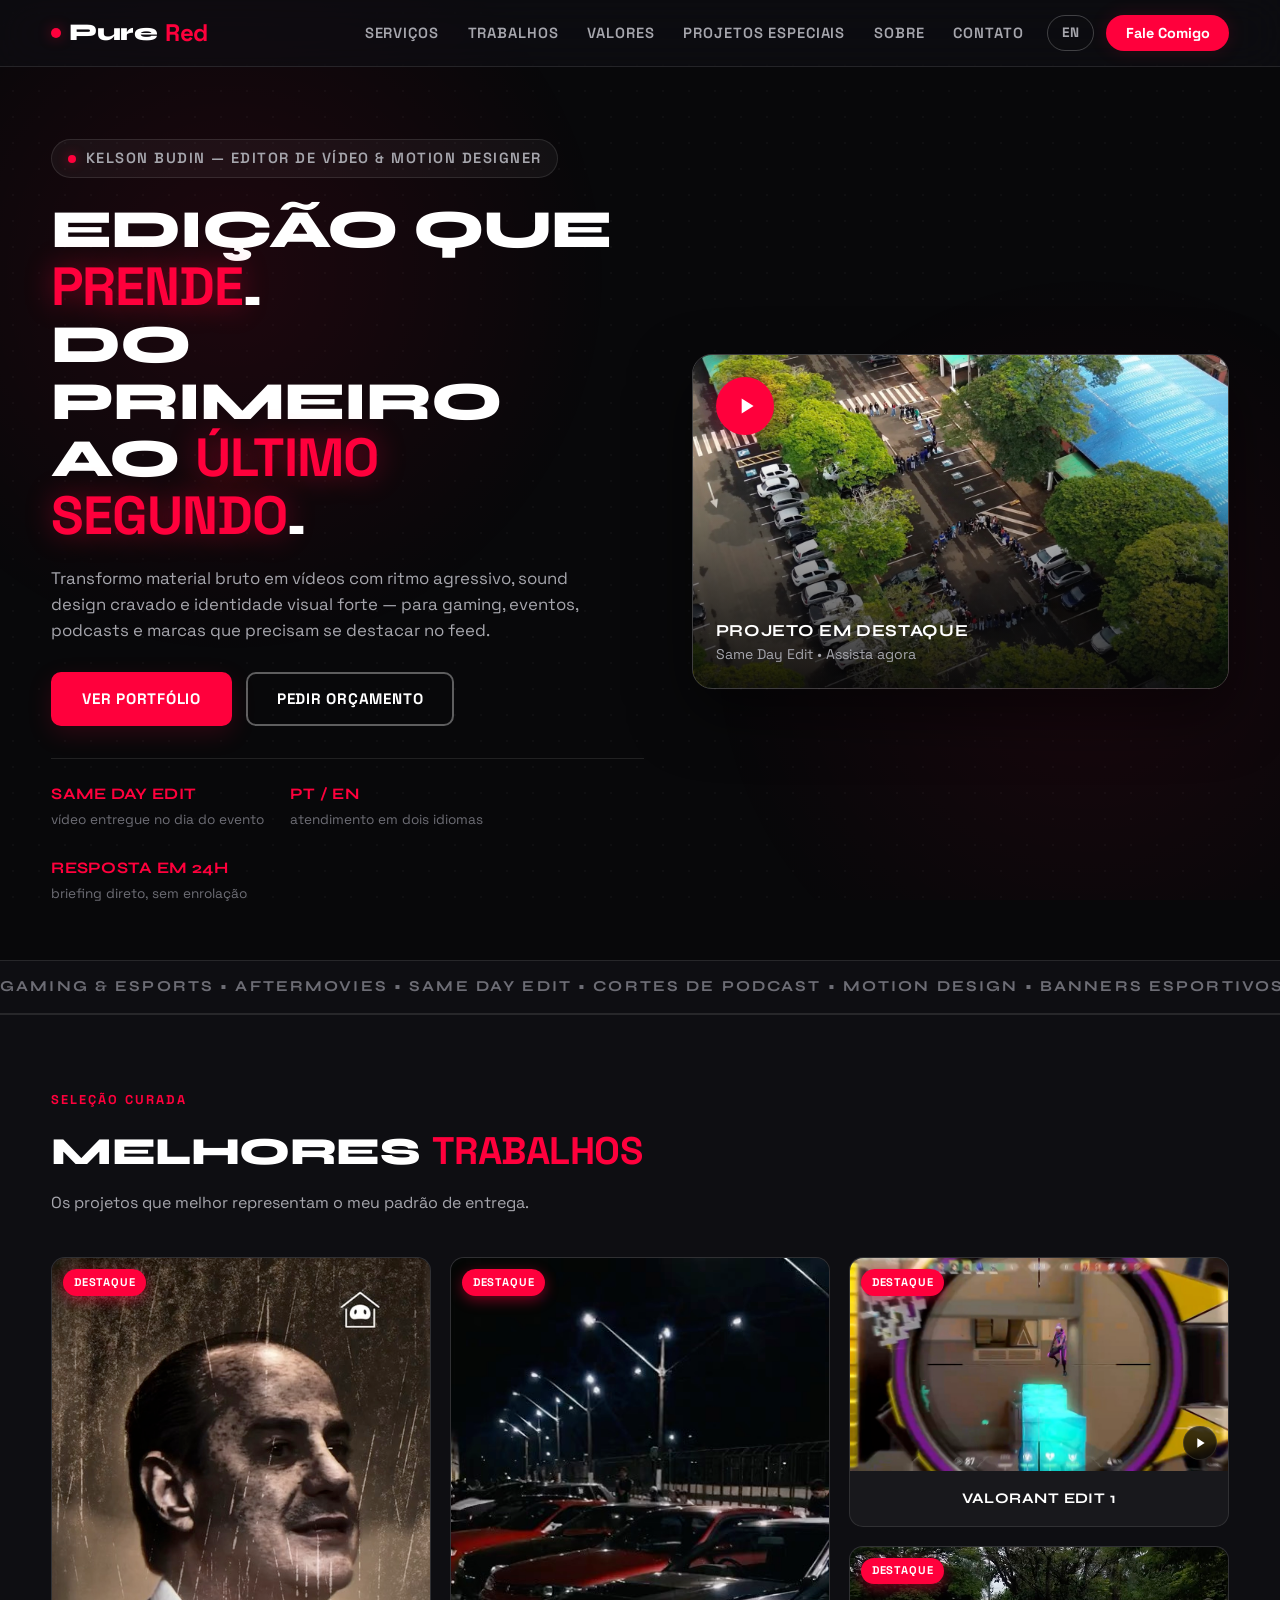
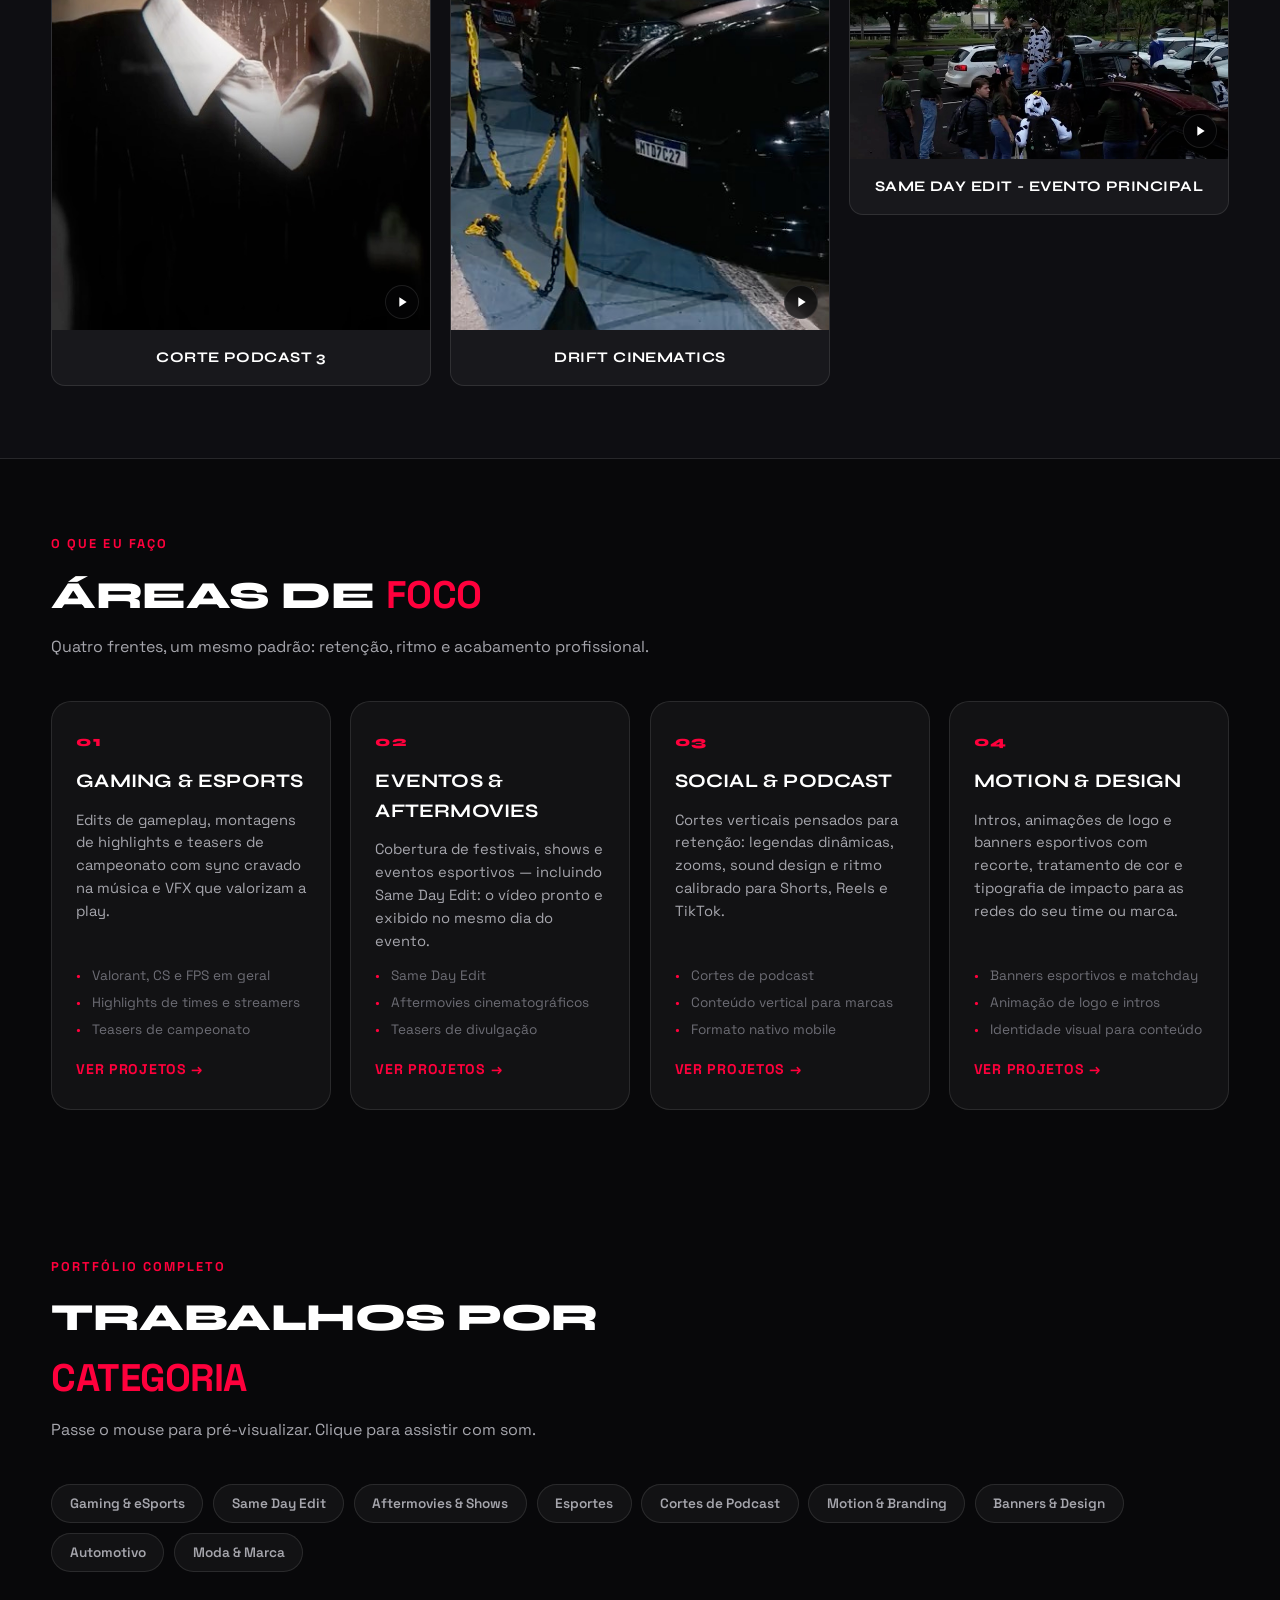
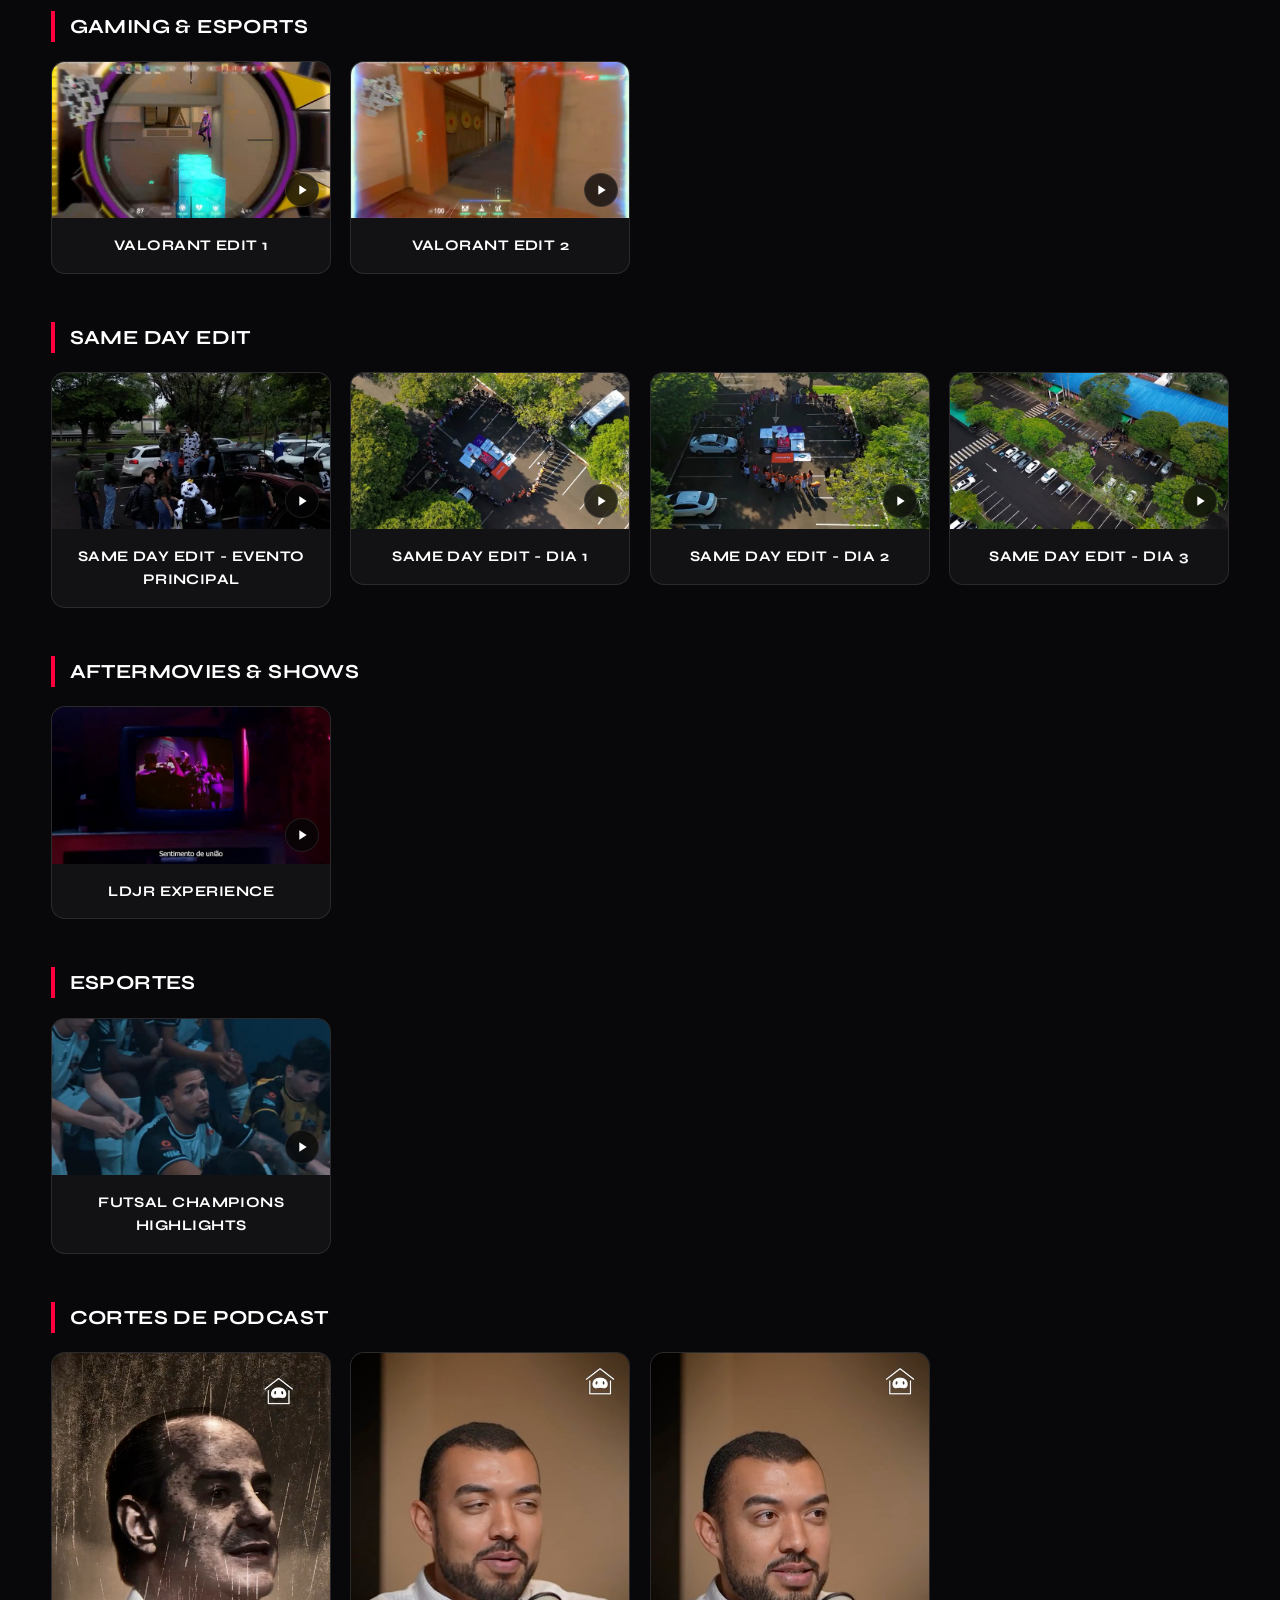
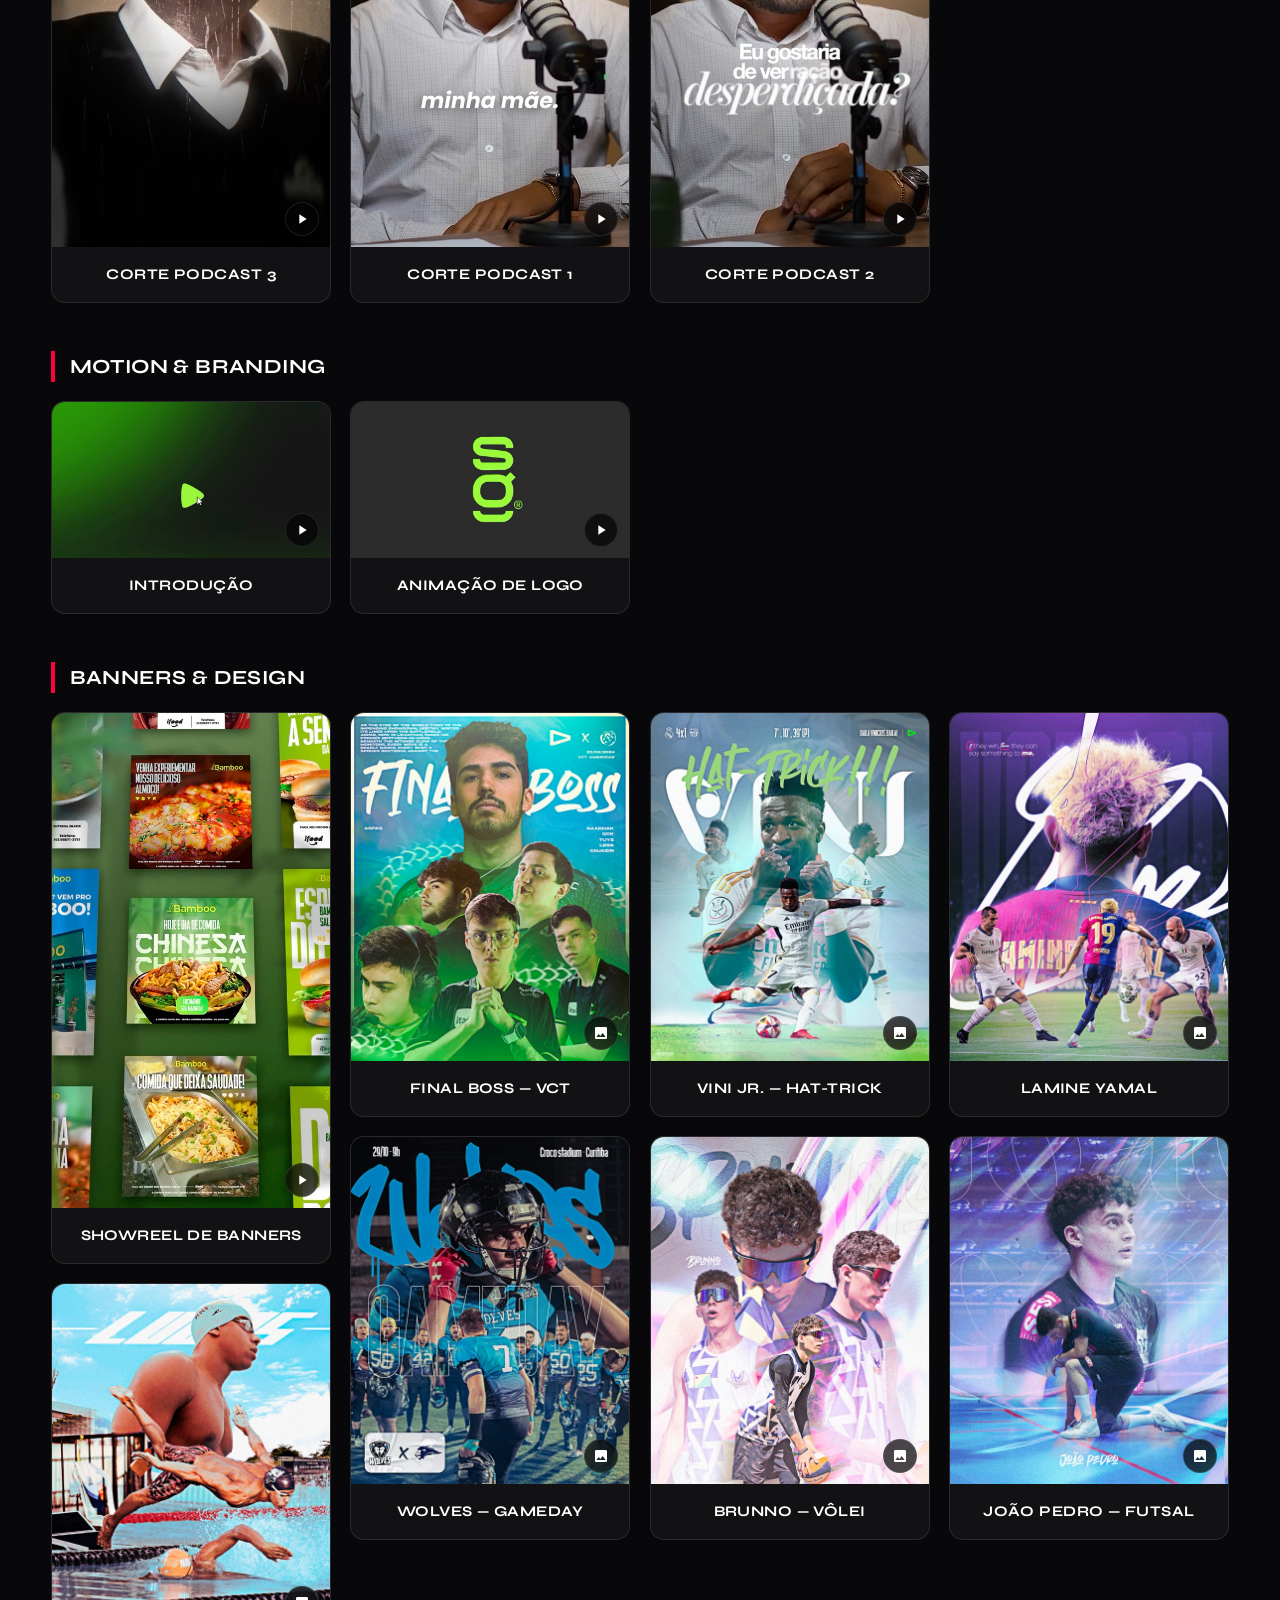
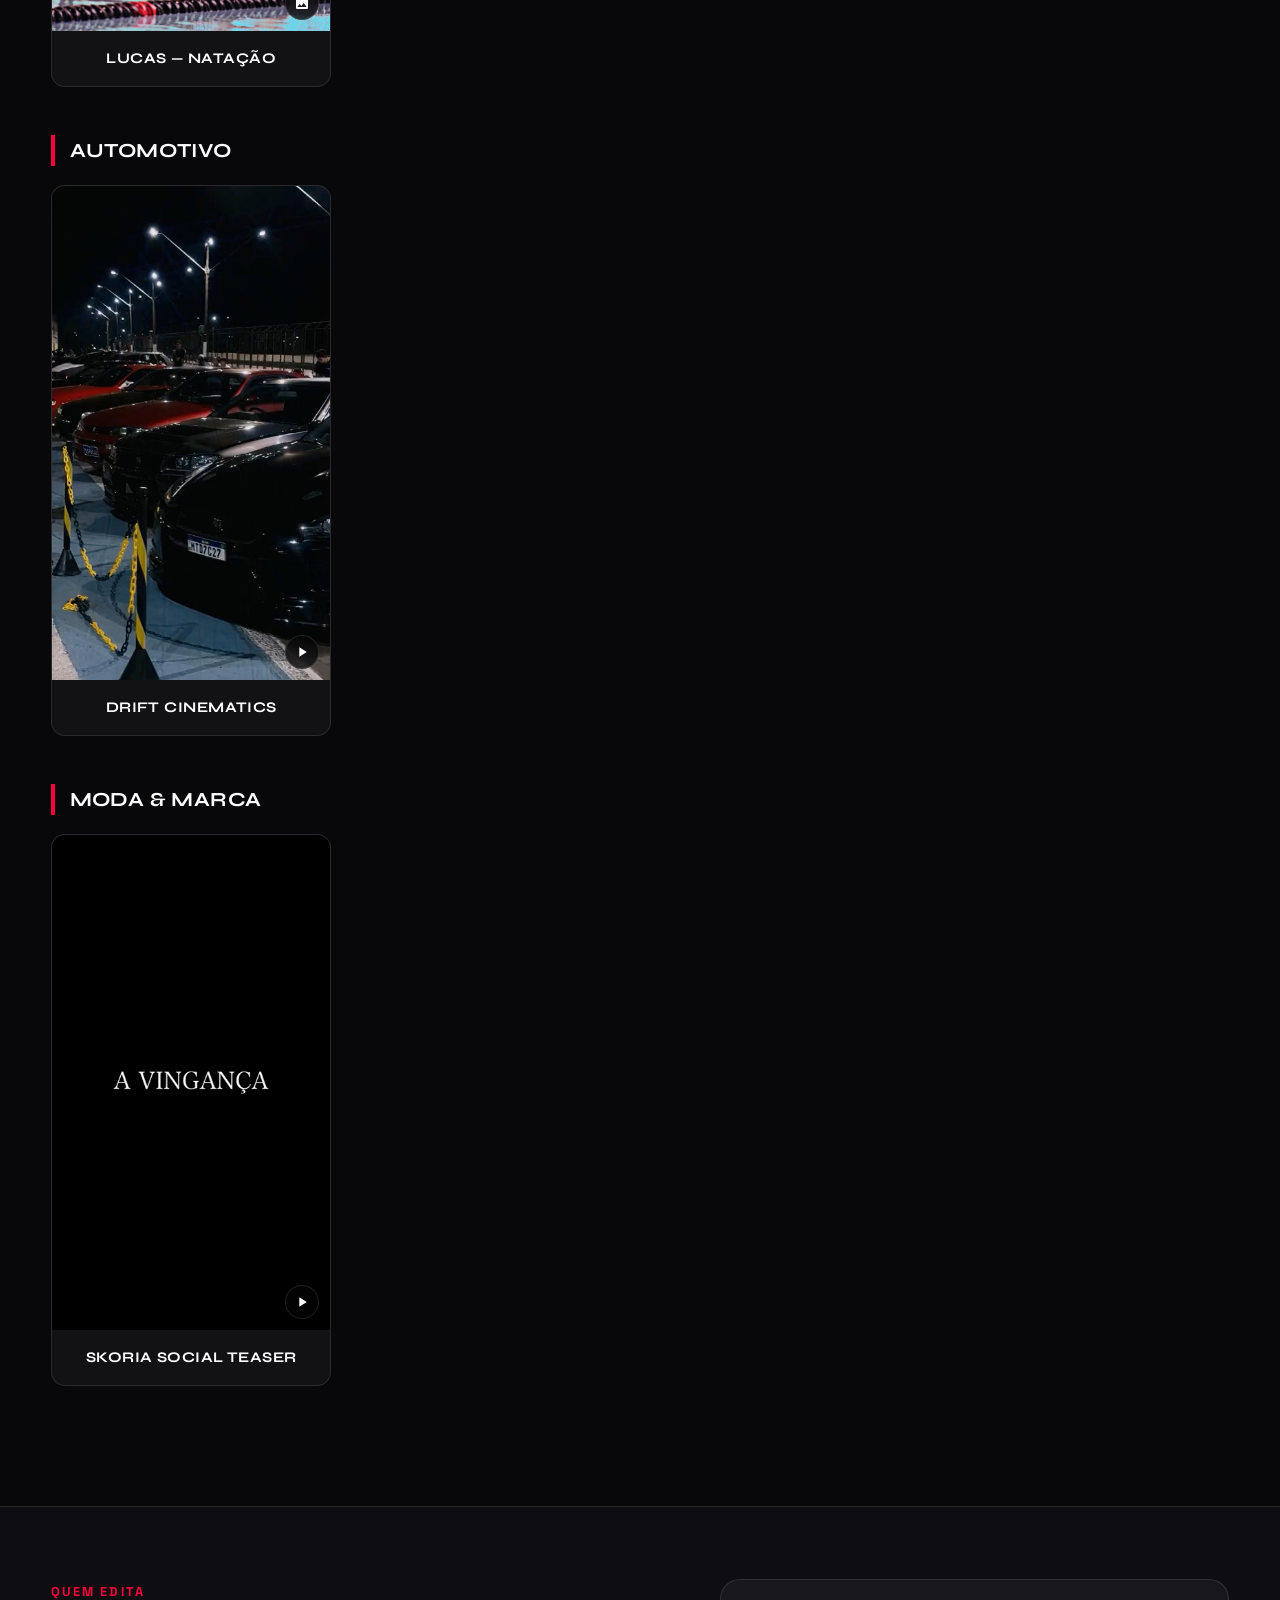
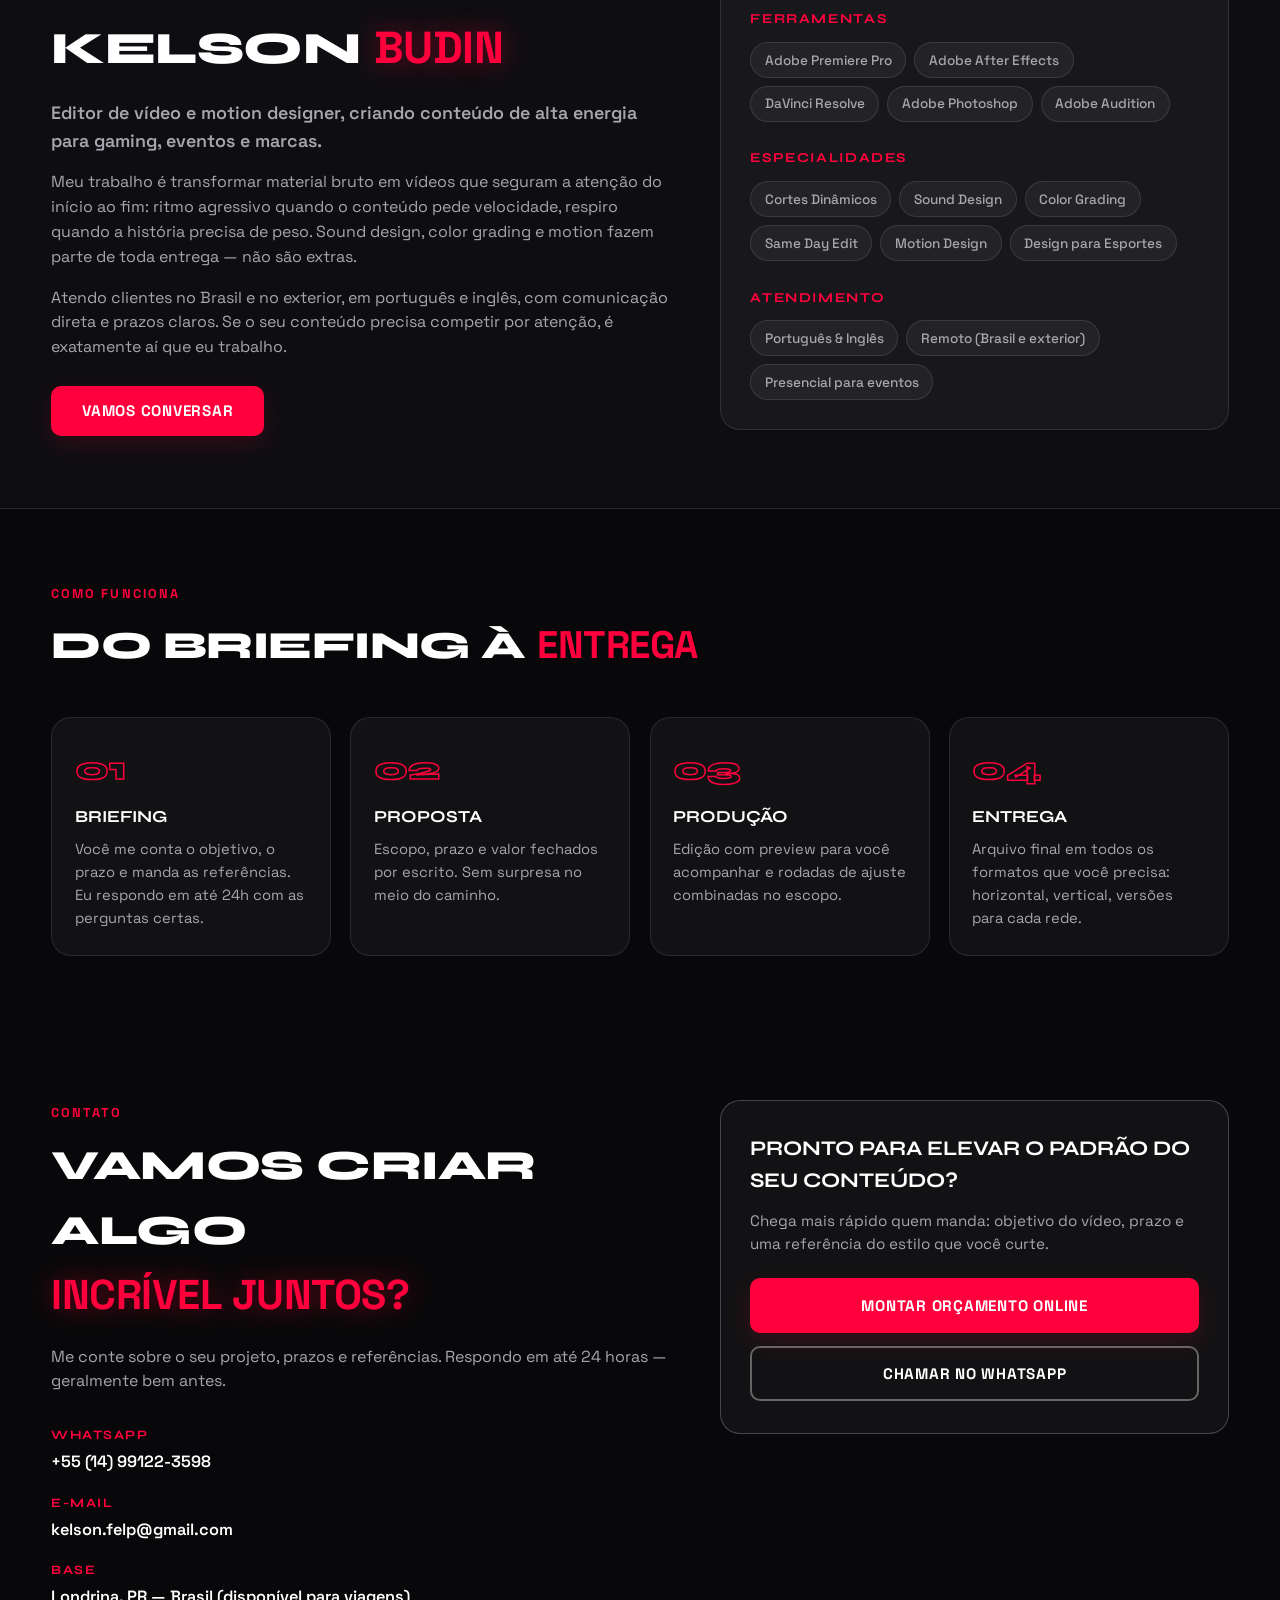
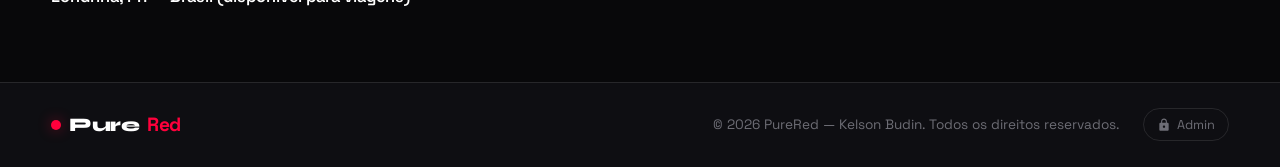
==== commit f5e9d9cf: "fix: masonry controlado por JS no lugar de colunas CSS - CSS multicol espalhava cards imprevisIvelme" ====
--- a/index.html
+++ b/index.html
@@ -18,7 +18,7 @@
   <!-- Favicon -->
   <link rel="icon" type="image/png" href="data:image/svg+xml,<svg xmlns=%22http://www.w3.org/2000/svg%22 viewBox=%220 0 100 100%22><rect width=%22100%22 height=%22100%22 fill=%22%2308080a%22/><circle cx=%2250%22 cy=%2250%22 r=%2235%22 fill=%22%23FF003C%22/></svg>">
 
-  <link rel="stylesheet" href="style.css?v=6">
+  <link rel="stylesheet" href="style.css?v=7">
 </head>
 <body>
 
@@ -393,6 +393,6 @@
     </div>
   </dialog>
 
-  <script src="app.js?v=3"></script>
+  <script src="app.js?v=5"></script>
 </body>
 </html>
--- a/style.css
+++ b/style.css
@@ -624,15 +624,21 @@
   border-bottom: var(--border);
 }
 
-/* Masonry por colunas: cards verticais e horizontais se encaixam
-   sem deixar buracos na grade */
+/* Masonry controlado por JS (app.js): os cards são distribuídos em
+   colunas de altura balanceada, preenchendo da esquerda para a direita
+   sem deixar buracos entre cards verticais e horizontais */
 .portfolio-grid {
-  columns: 230px 4;
-  column-gap: 1.2rem;
-}
-
-.featured-grid {
-  columns: 260px 3;
+  display: flex;
+  gap: 1.2rem;
+  align-items: flex-start;
+}
+
+.masonry-col {
+  flex: 1 1 0;
+  min-width: 0;
+  display: flex;
+  flex-direction: column;
+  gap: 1.2rem;
 }
 
 .project-card {
@@ -641,8 +647,6 @@
   border-radius: var(--radius-md);
   overflow: hidden;
   transition: all 0.25s;
-  break-inside: avoid;
-  margin-bottom: 1.2rem;
 }
 
 .project-card:hover {
@@ -1725,13 +1729,11 @@
 
   .hero-facts { gap: 1rem 1.6rem; }
 
-  .portfolio-grid,
-  .featured-grid {
-    columns: 2;
-    column-gap: 0.9rem;
+  .portfolio-grid {
+    gap: 0.9rem;
   }
 
-  .project-card { margin-bottom: 0.9rem; }
+  .masonry-col { gap: 0.9rem; }
 
   .card-content { padding: 0.75rem 0.6rem; }
   .card-content h3 { font-size: 0.78rem; }
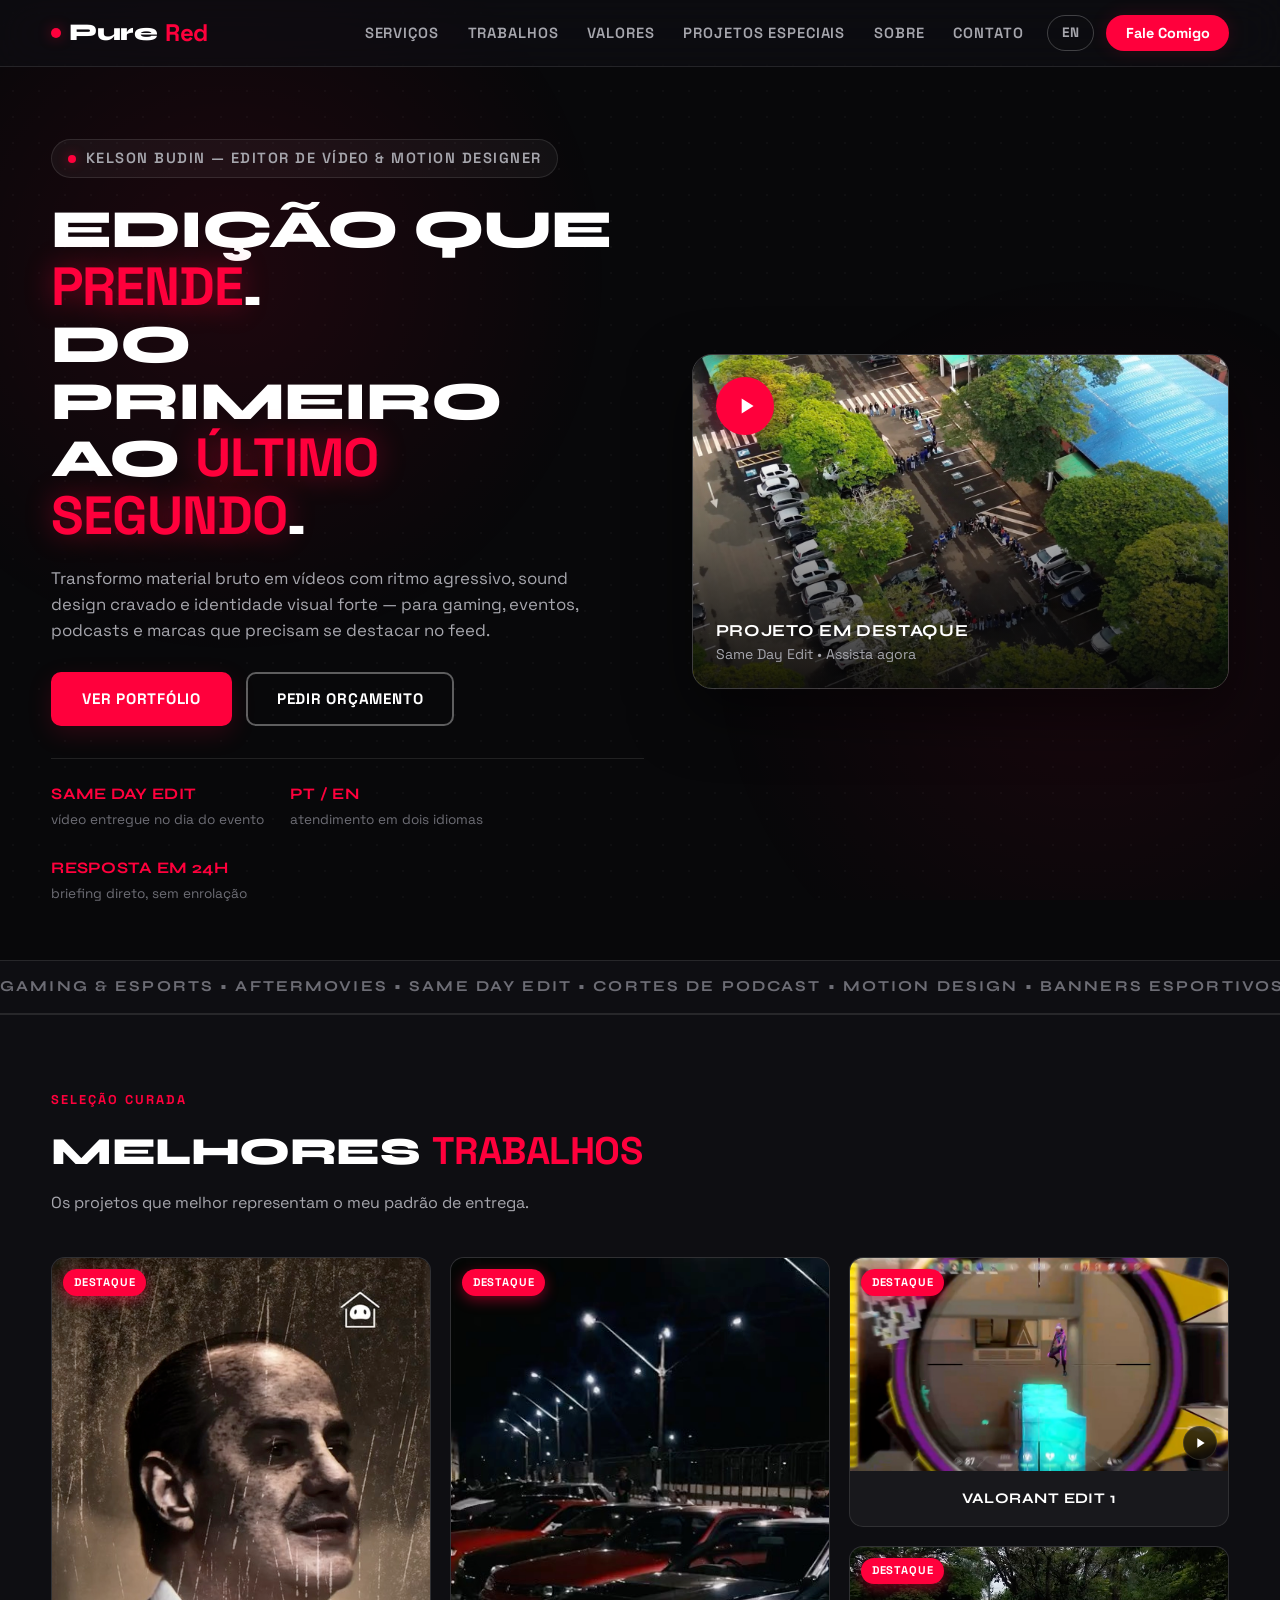
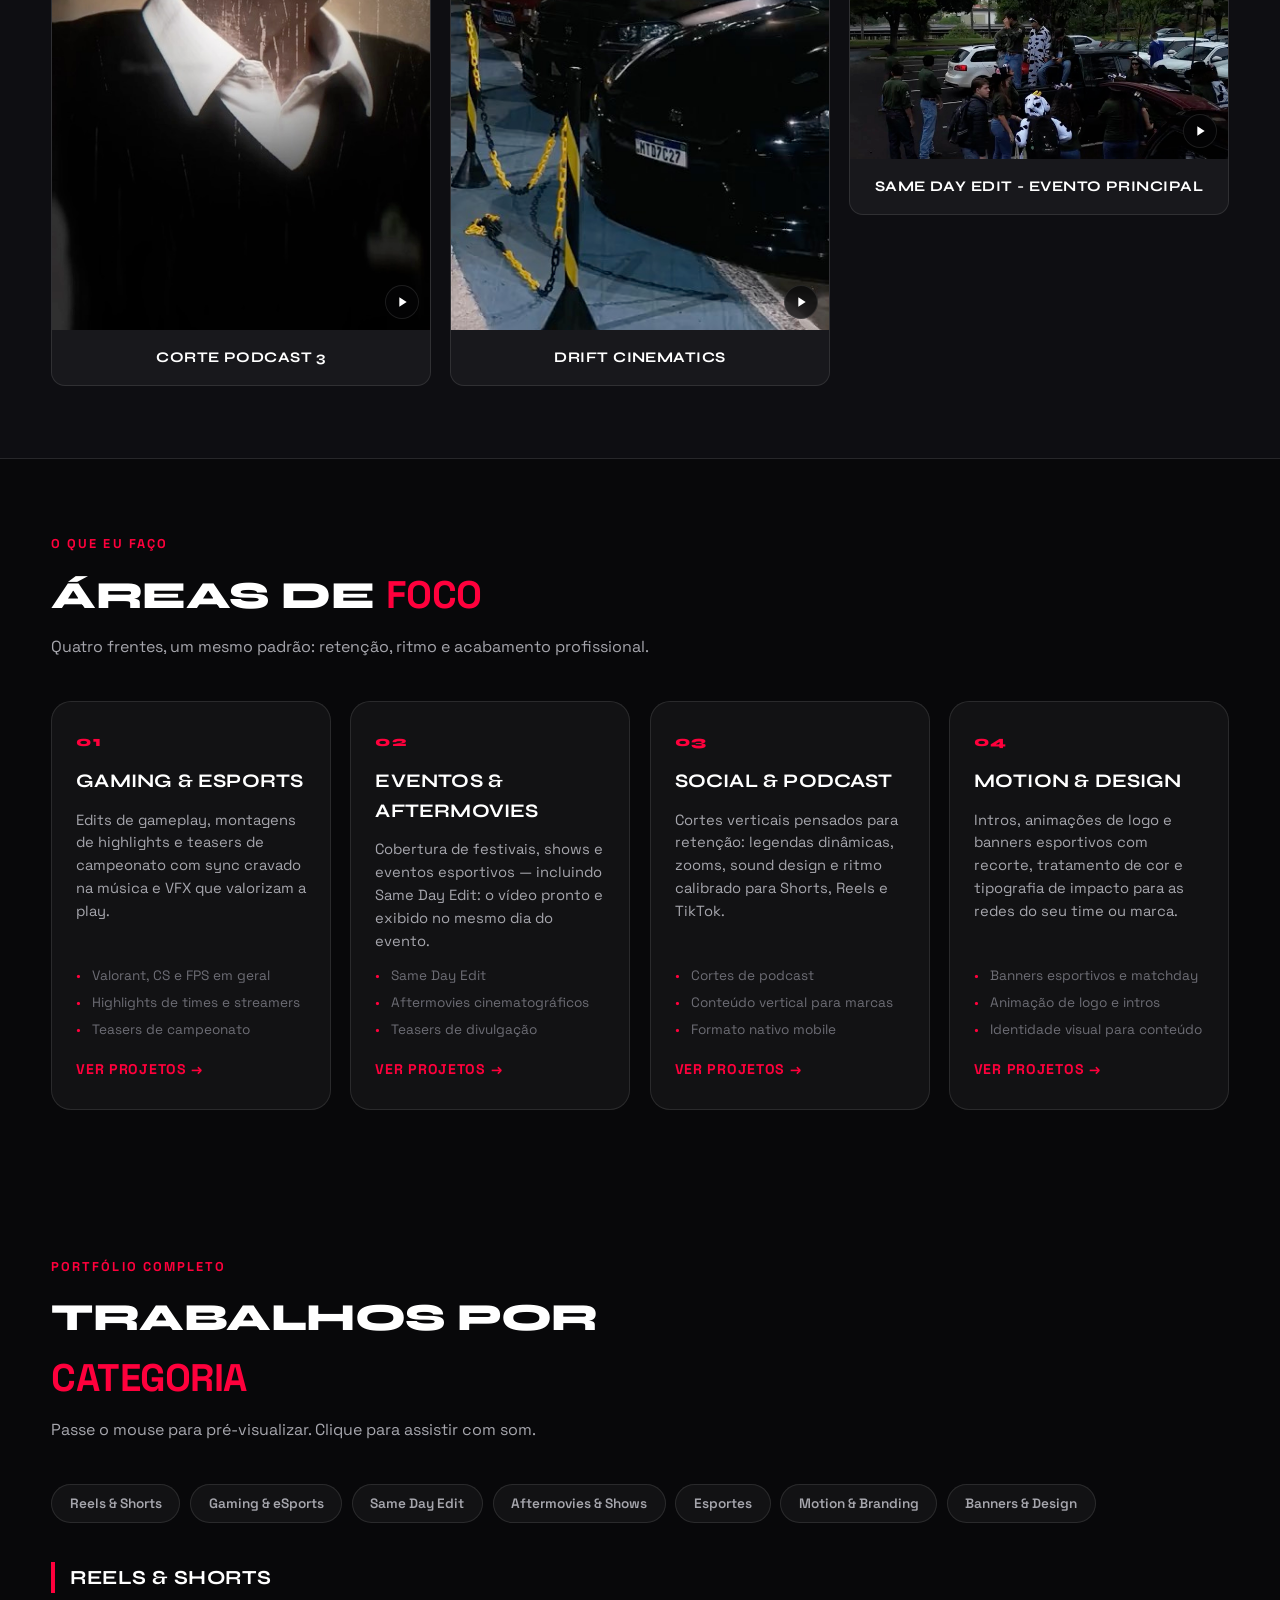
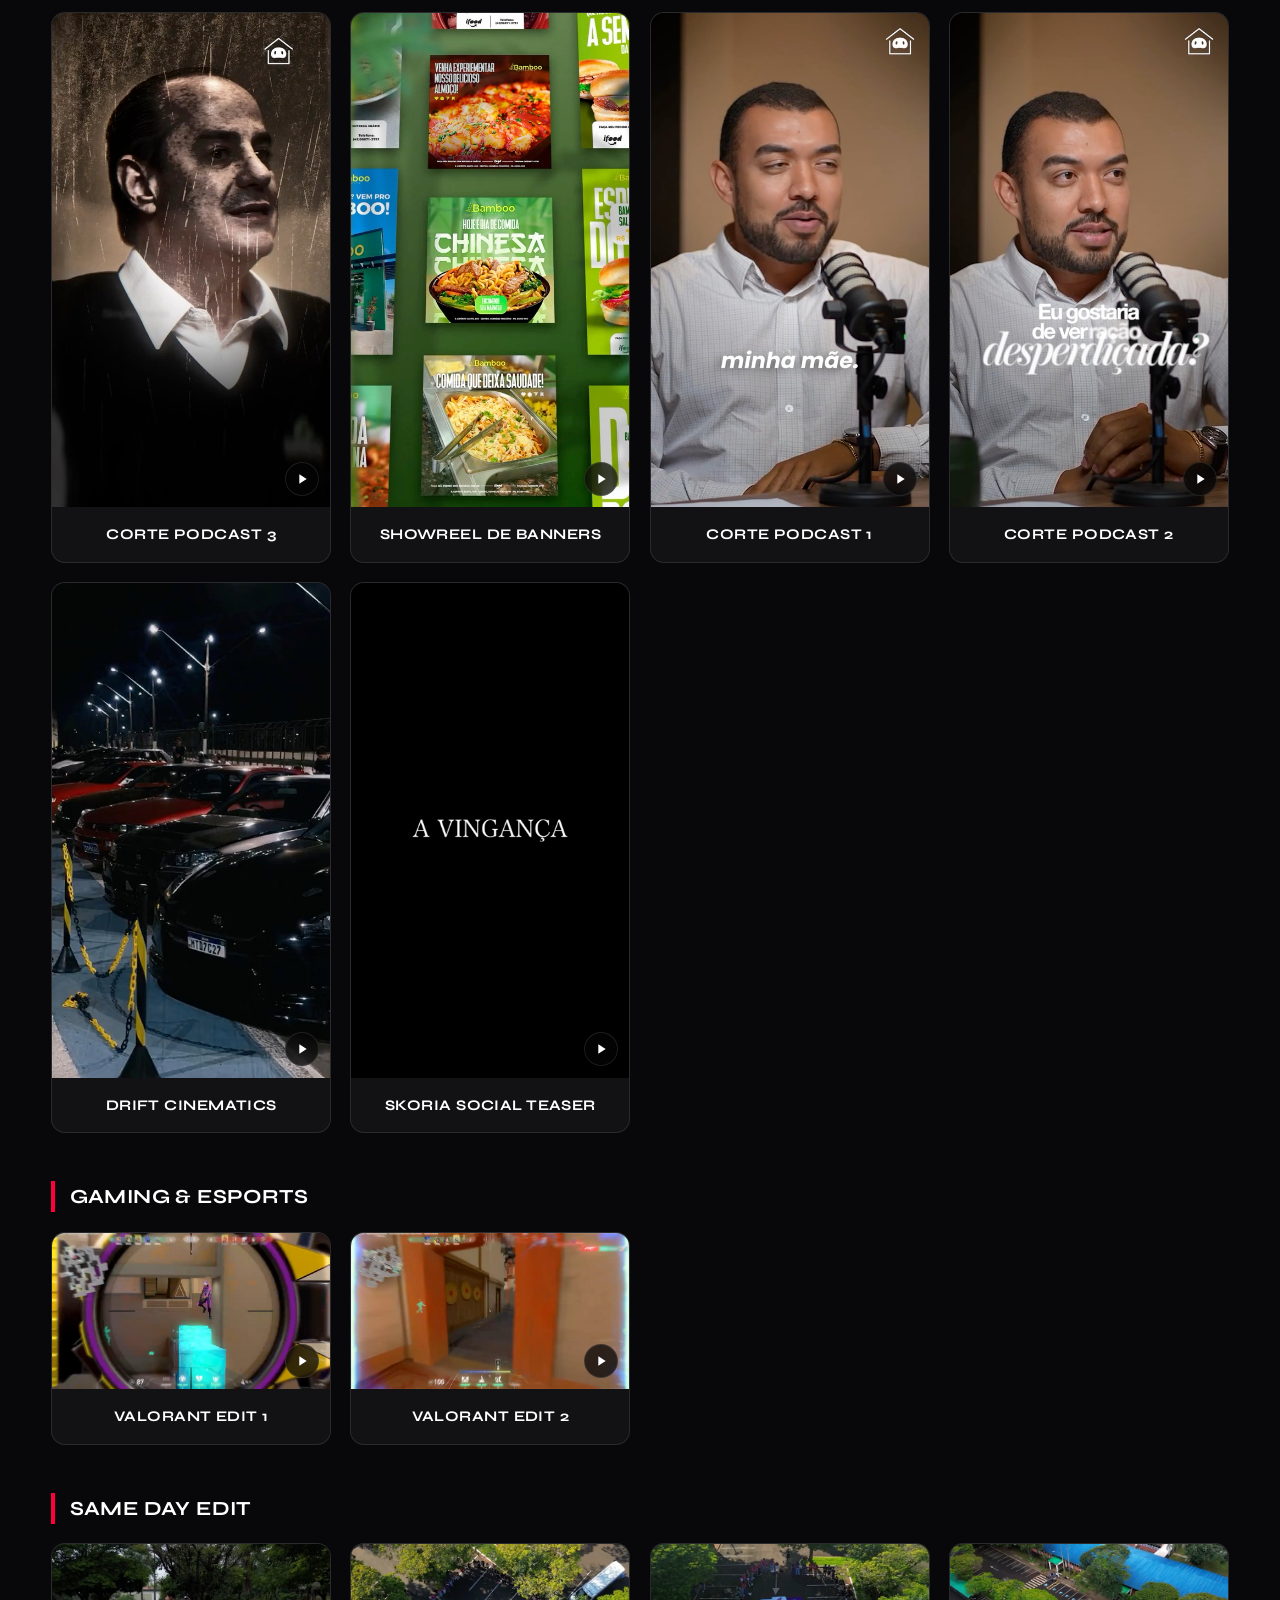
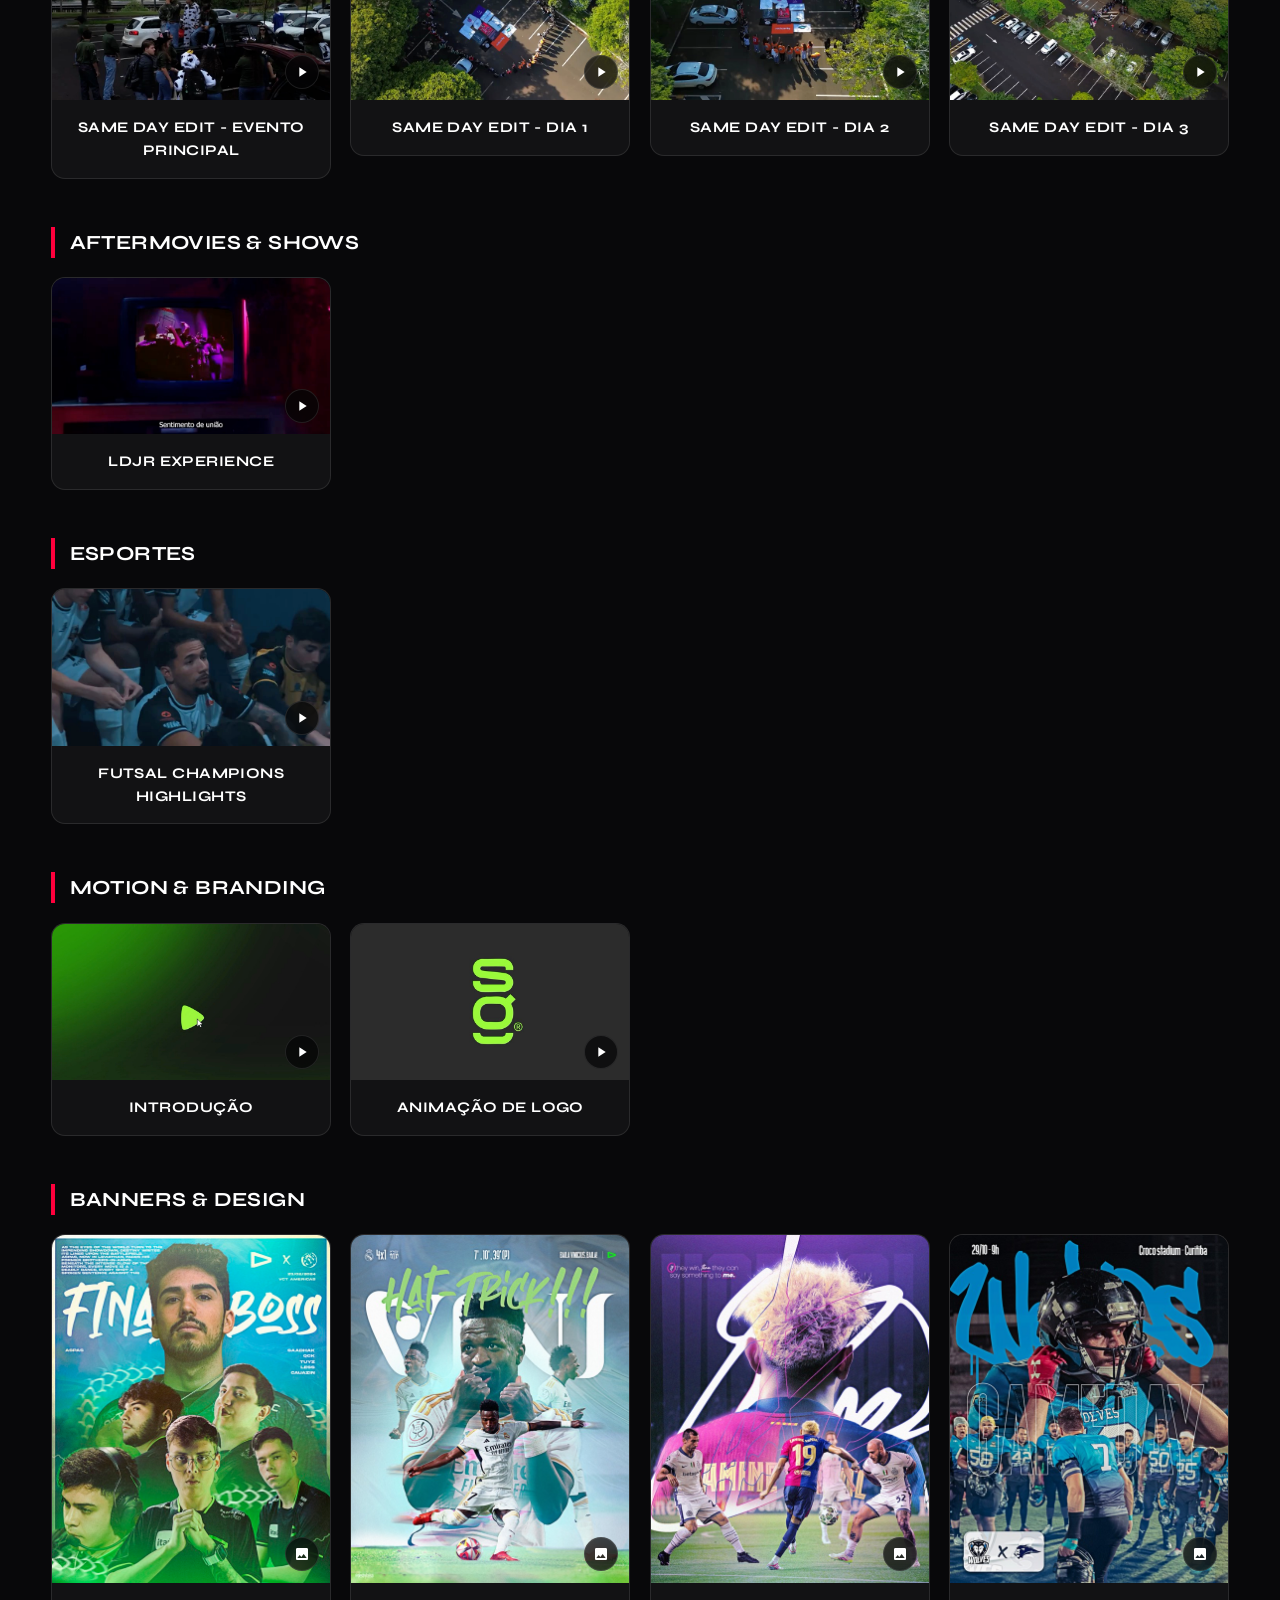
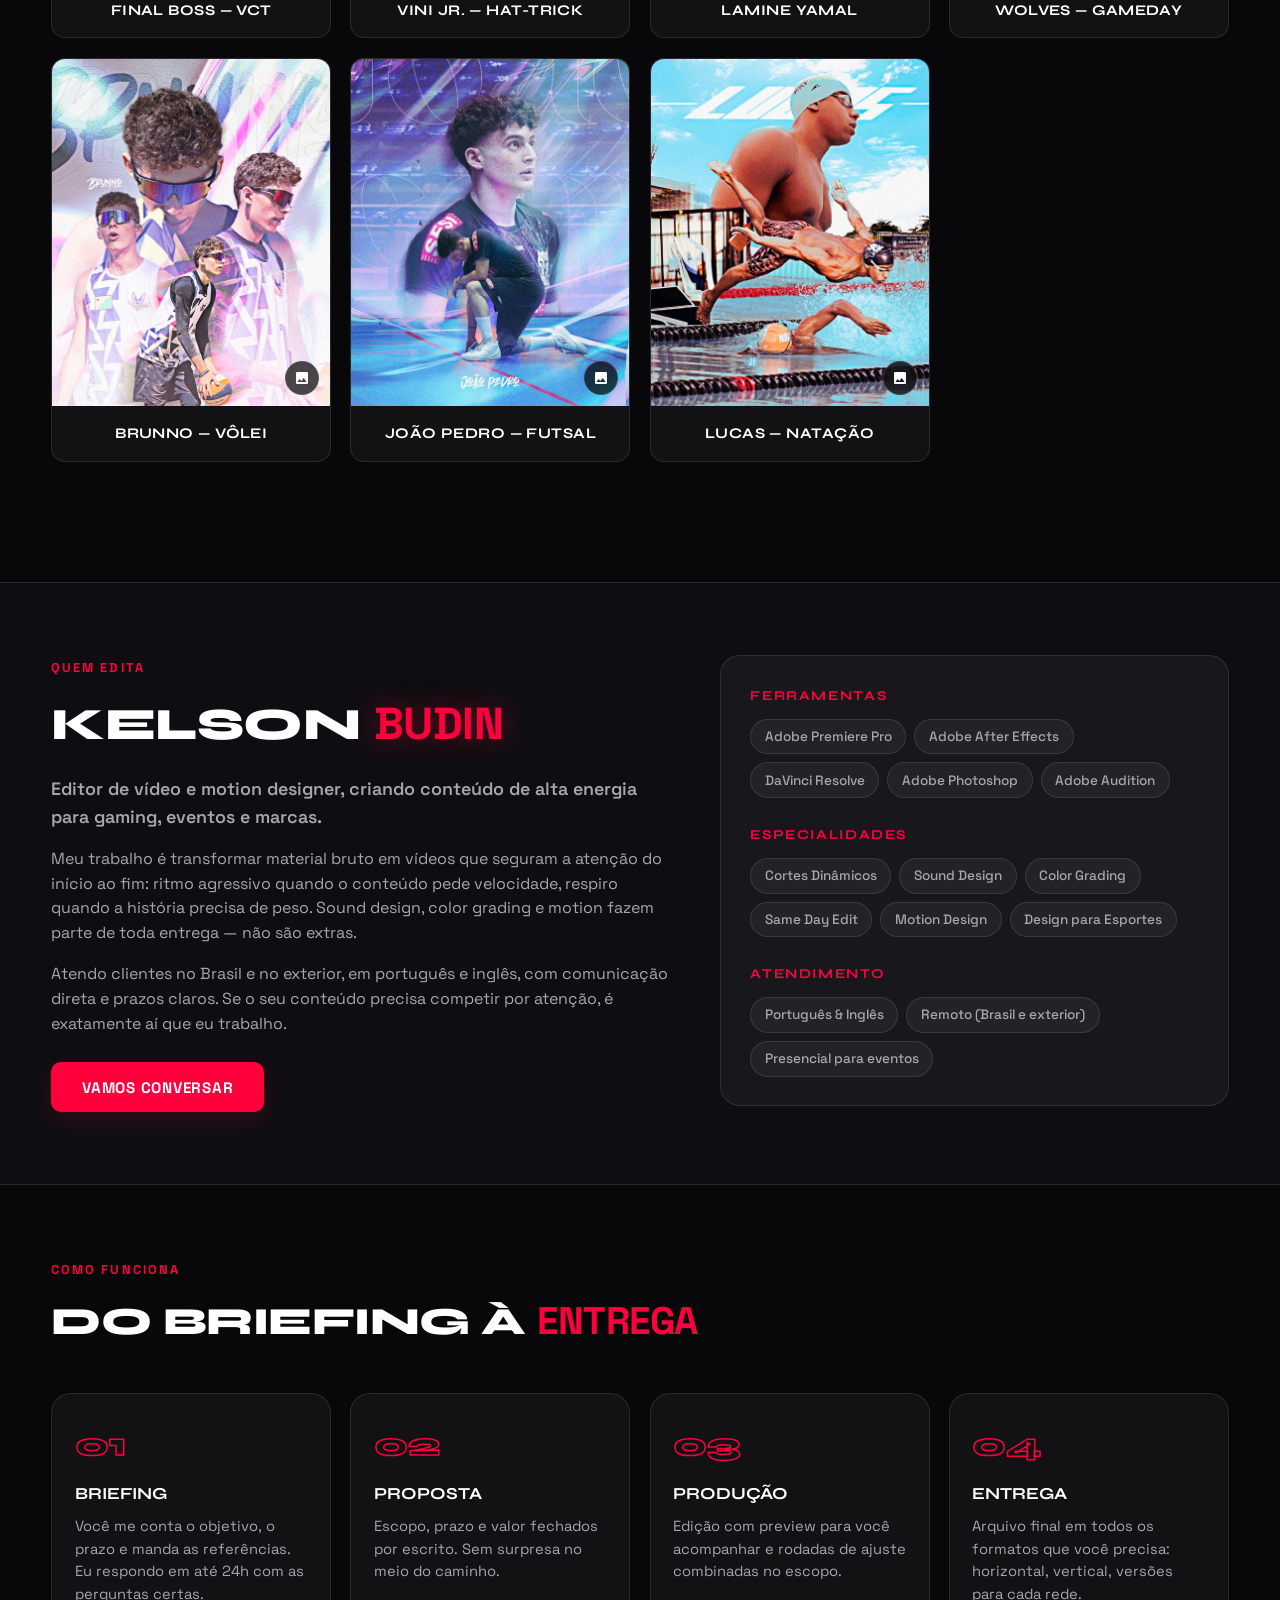
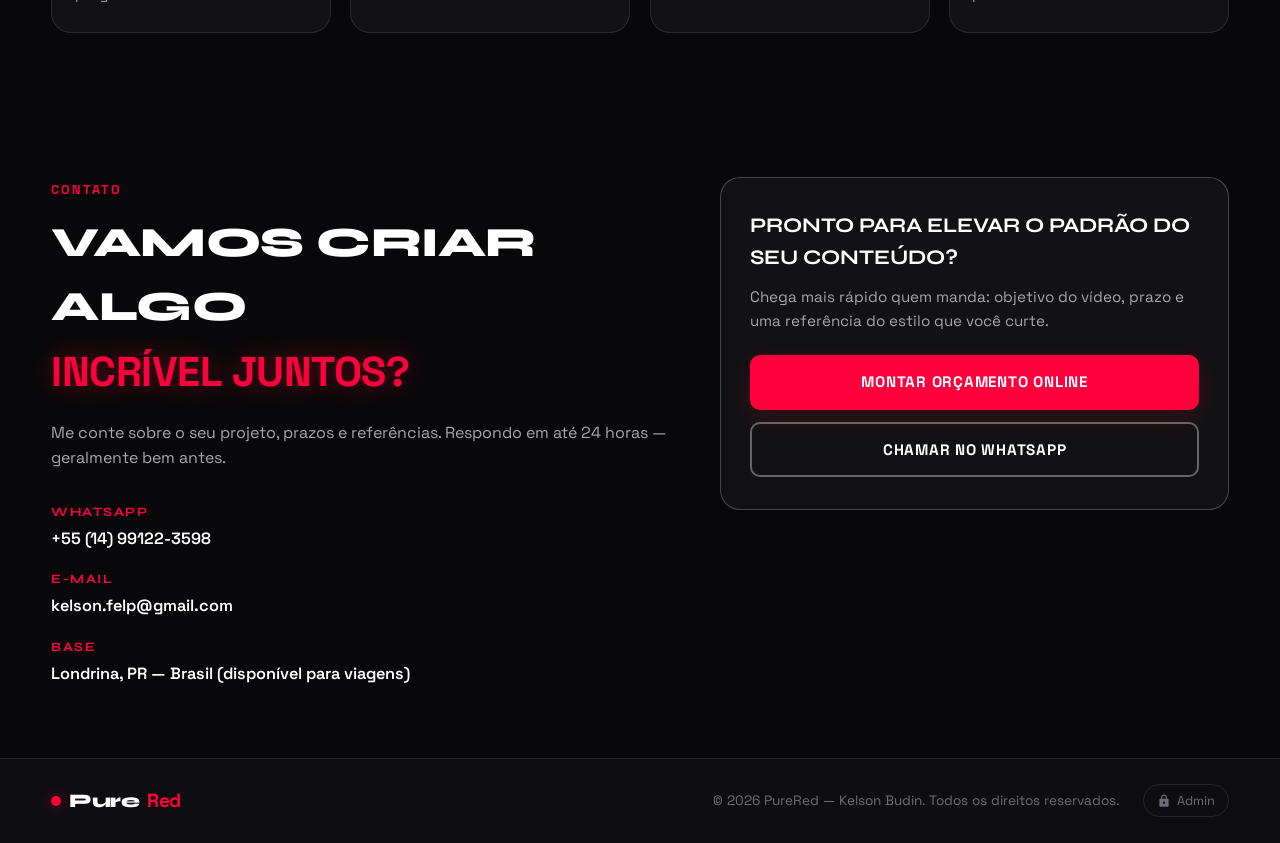
==== commit fd56e58b: "feat: seção Reels & Shorts com views e publicação direta pelo admin - Todos os vídeos verticais agru" ====
--- a/index.html
+++ b/index.html
@@ -18,7 +18,7 @@
   <!-- Favicon -->
   <link rel="icon" type="image/png" href="data:image/svg+xml,<svg xmlns=%22http://www.w3.org/2000/svg%22 viewBox=%220 0 100 100%22><rect width=%22100%22 height=%22100%22 fill=%22%2308080a%22/><circle cx=%2250%22 cy=%2250%22 r=%2235%22 fill=%22%23FF003C%22/></svg>">
 
-  <link rel="stylesheet" href="style.css?v=7">
+  <link rel="stylesheet" href="style.css?v=9">
 </head>
 <body>
 
@@ -393,6 +393,6 @@
     </div>
   </dialog>
 
-  <script src="app.js?v=5"></script>
+  <script src="app.js?v=6"></script>
 </body>
 </html>
--- a/style.css
+++ b/style.css
@@ -707,6 +707,24 @@
   border-color: var(--red);
 }
 
+.views-badge {
+  position: absolute;
+  top: 0.7rem;
+  right: 0.7rem;
+  display: inline-flex;
+  align-items: center;
+  gap: 0.32rem;
+  background: rgba(5, 5, 6, 0.72);
+  backdrop-filter: blur(8px);
+  border: var(--border);
+  color: #fff;
+  font-size: 0.75rem;
+  font-weight: 700;
+  padding: 0.28rem 0.6rem;
+  border-radius: var(--radius-pill);
+  pointer-events: none;
+}
+
 .featured-badge {
   position: absolute;
   top: 0.7rem;
@@ -1514,14 +1532,24 @@
   color: var(--text-muted);
 }
 
+/* Preço como pílula neutra: legível e sem "alerta de gasto" */
 .quiz-option .opt-price {
   margin-left: auto;
-  font-family: var(--font-title);
-  font-weight: 800;
-  font-size: 0.85rem;
-  color: var(--red);
+  font-family: var(--font-body);
+  font-weight: 700;
+  font-size: 0.8rem;
+  color: var(--text-muted);
+  background: rgba(255, 255, 255, 0.07);
+  border: var(--border);
+  border-radius: var(--radius-pill);
+  padding: 0.3rem 0.75rem;
   white-space: nowrap;
   flex-shrink: 0;
+}
+
+.quiz-option:hover .opt-price {
+  color: var(--text);
+  border-color: rgba(255, 255, 255, 0.3);
 }
 
 @media (max-width: 640px) {
@@ -1630,7 +1658,7 @@
 .quiz-summary-row.sum-total .sum-value {
   font-family: var(--font-title);
   font-size: 1.2rem;
-  color: var(--red);
+  color: var(--text);
 }
 
 .quiz-disclaimer {
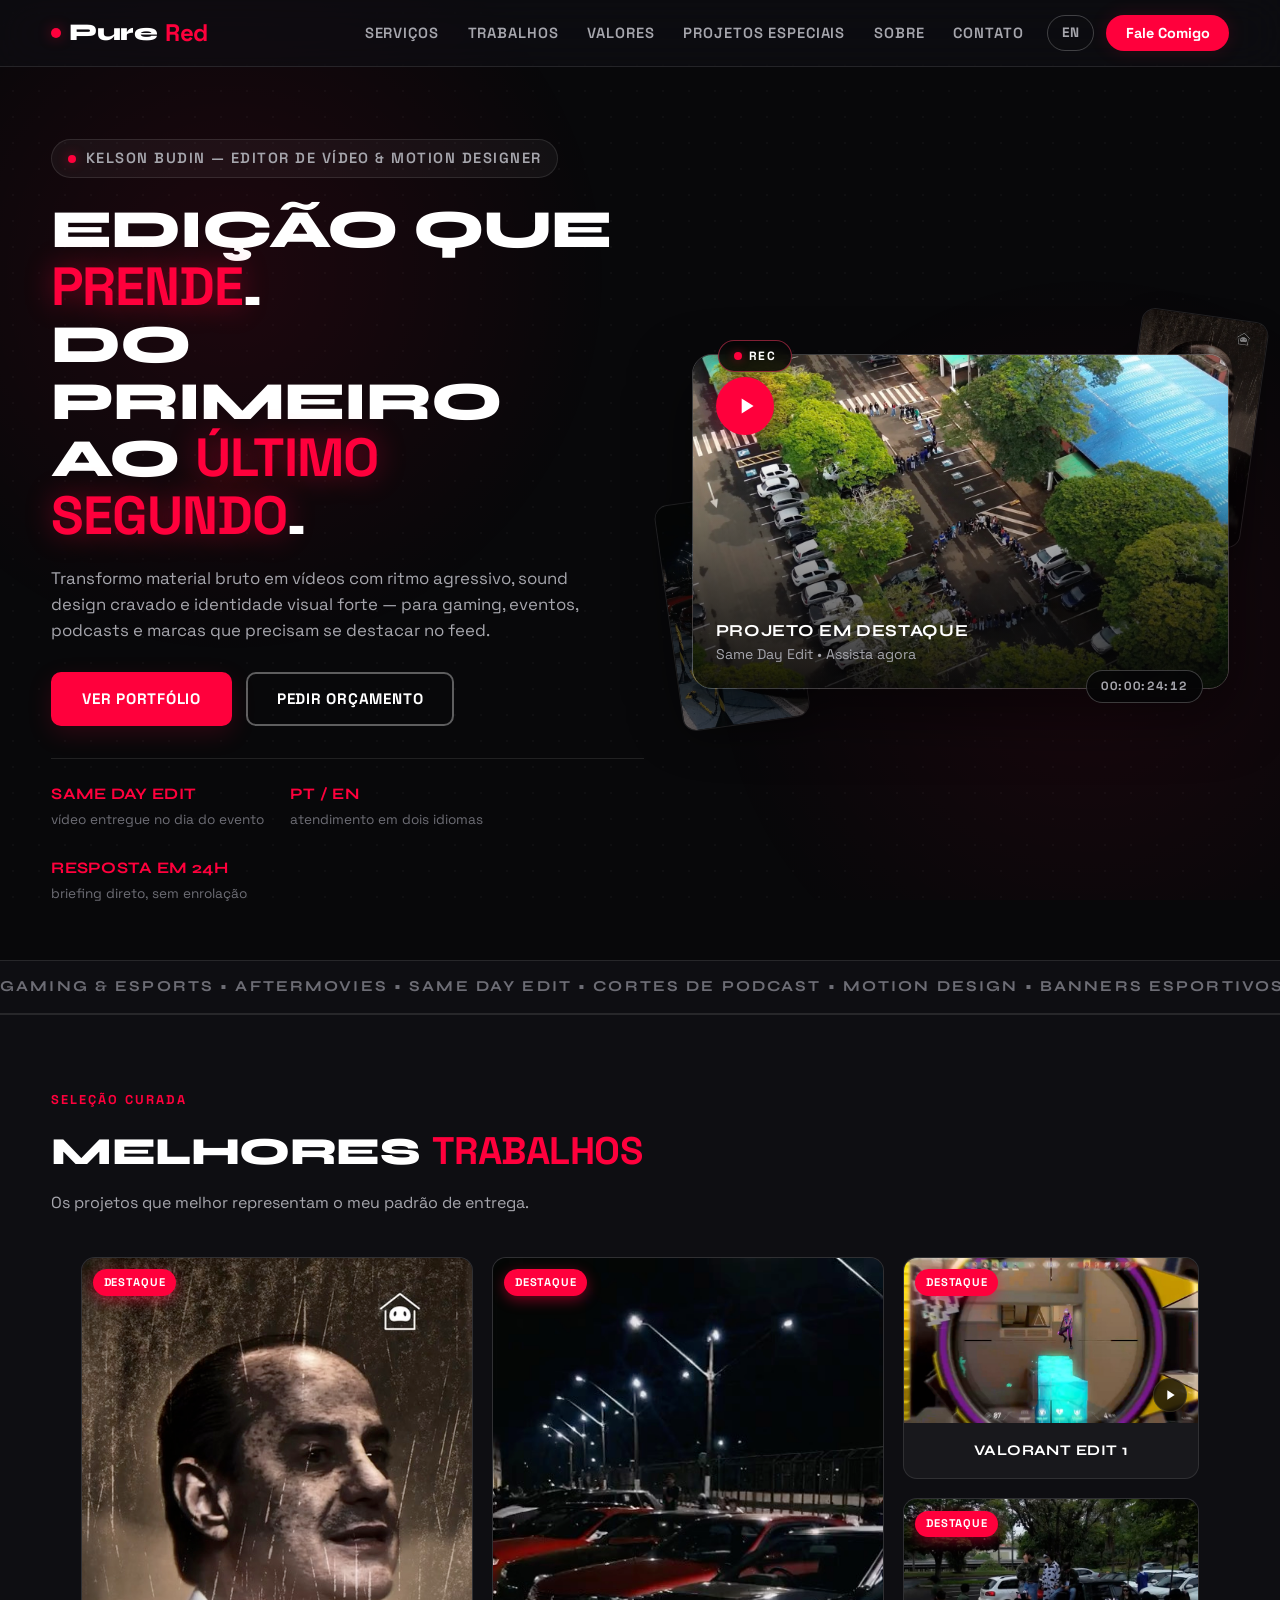
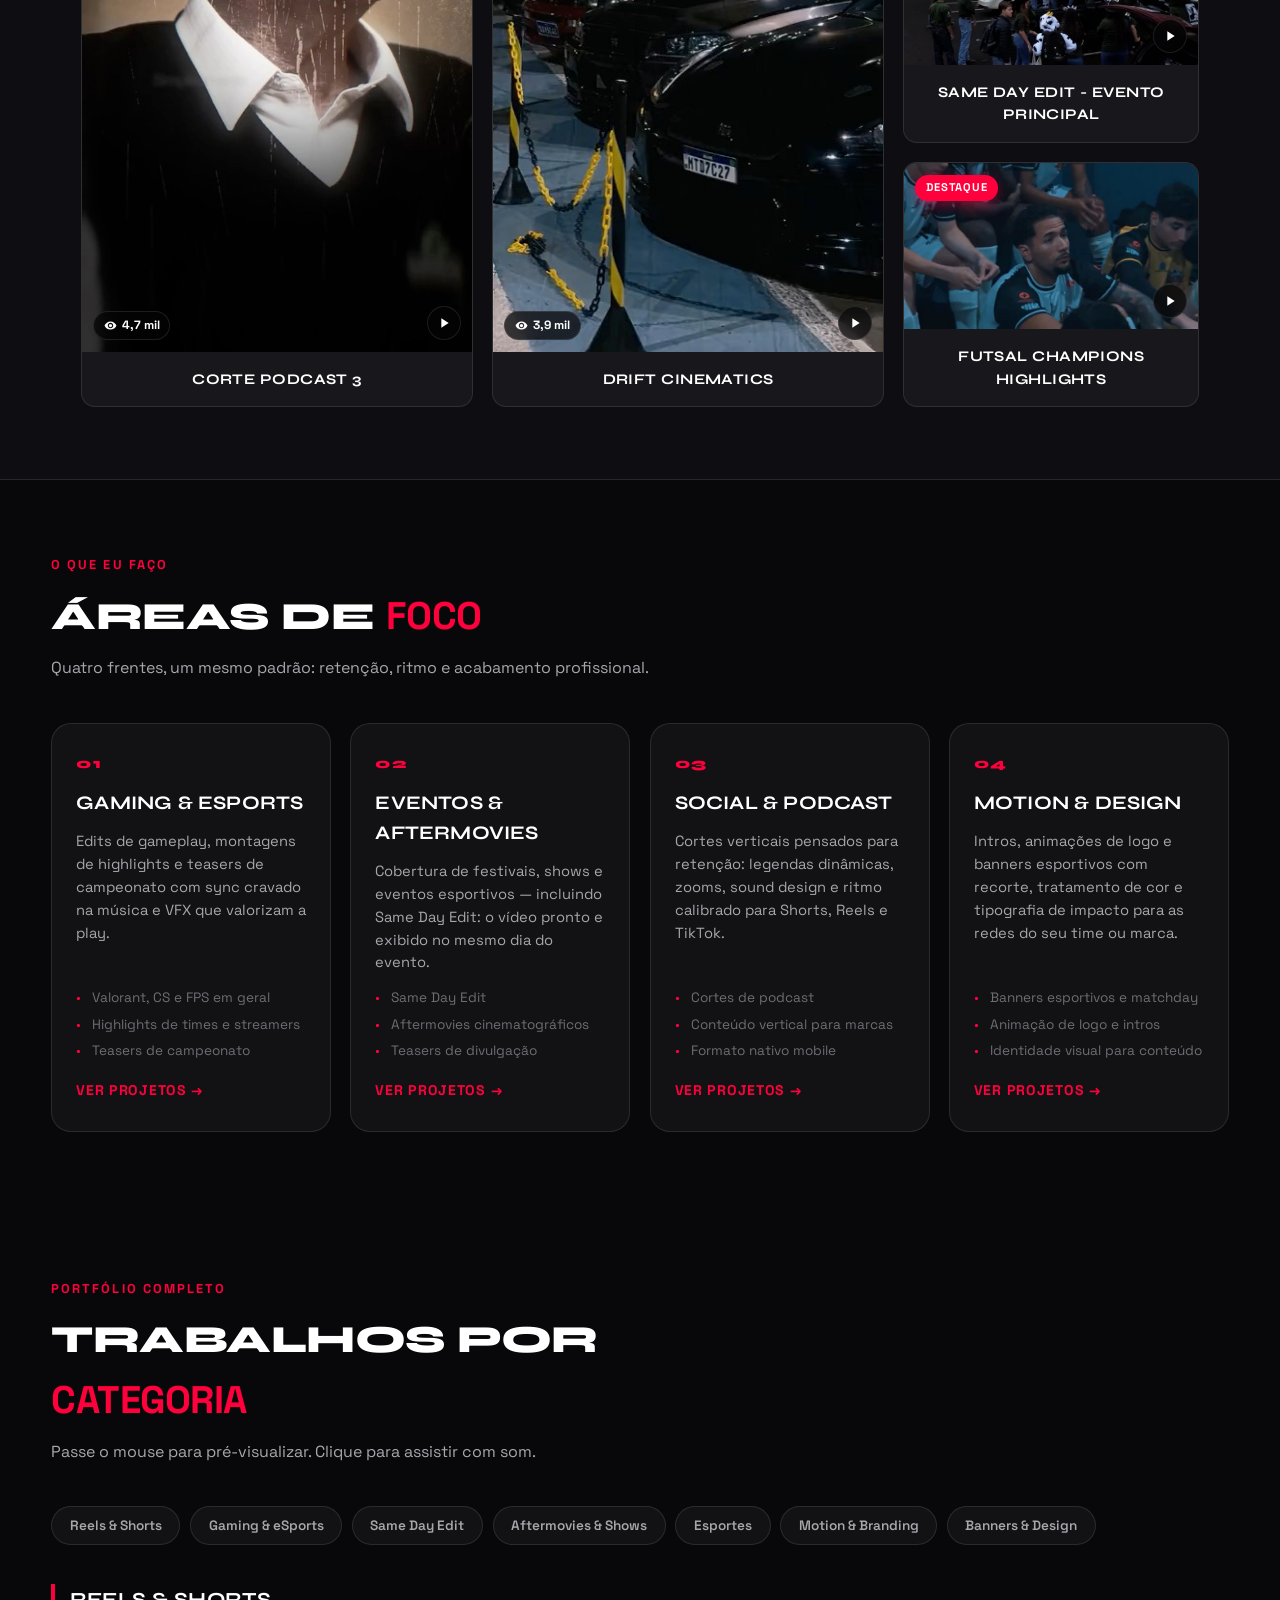
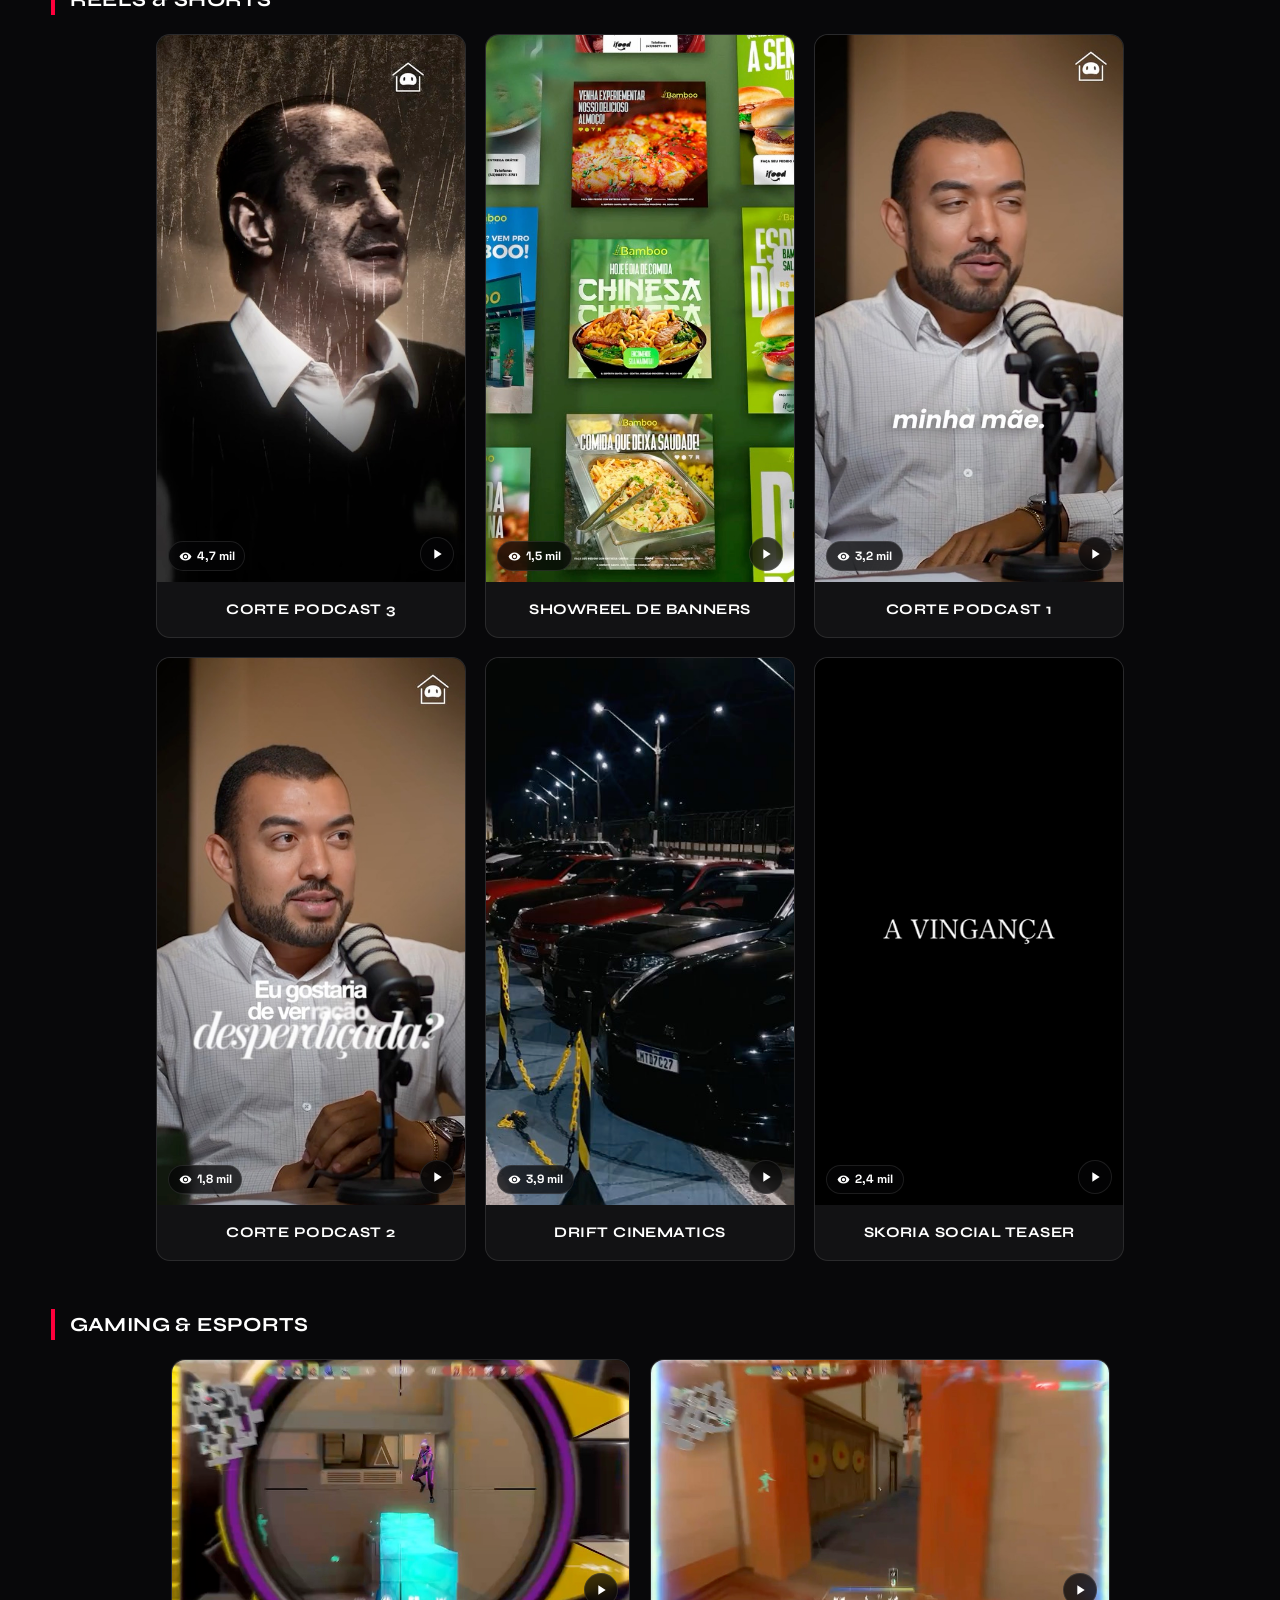
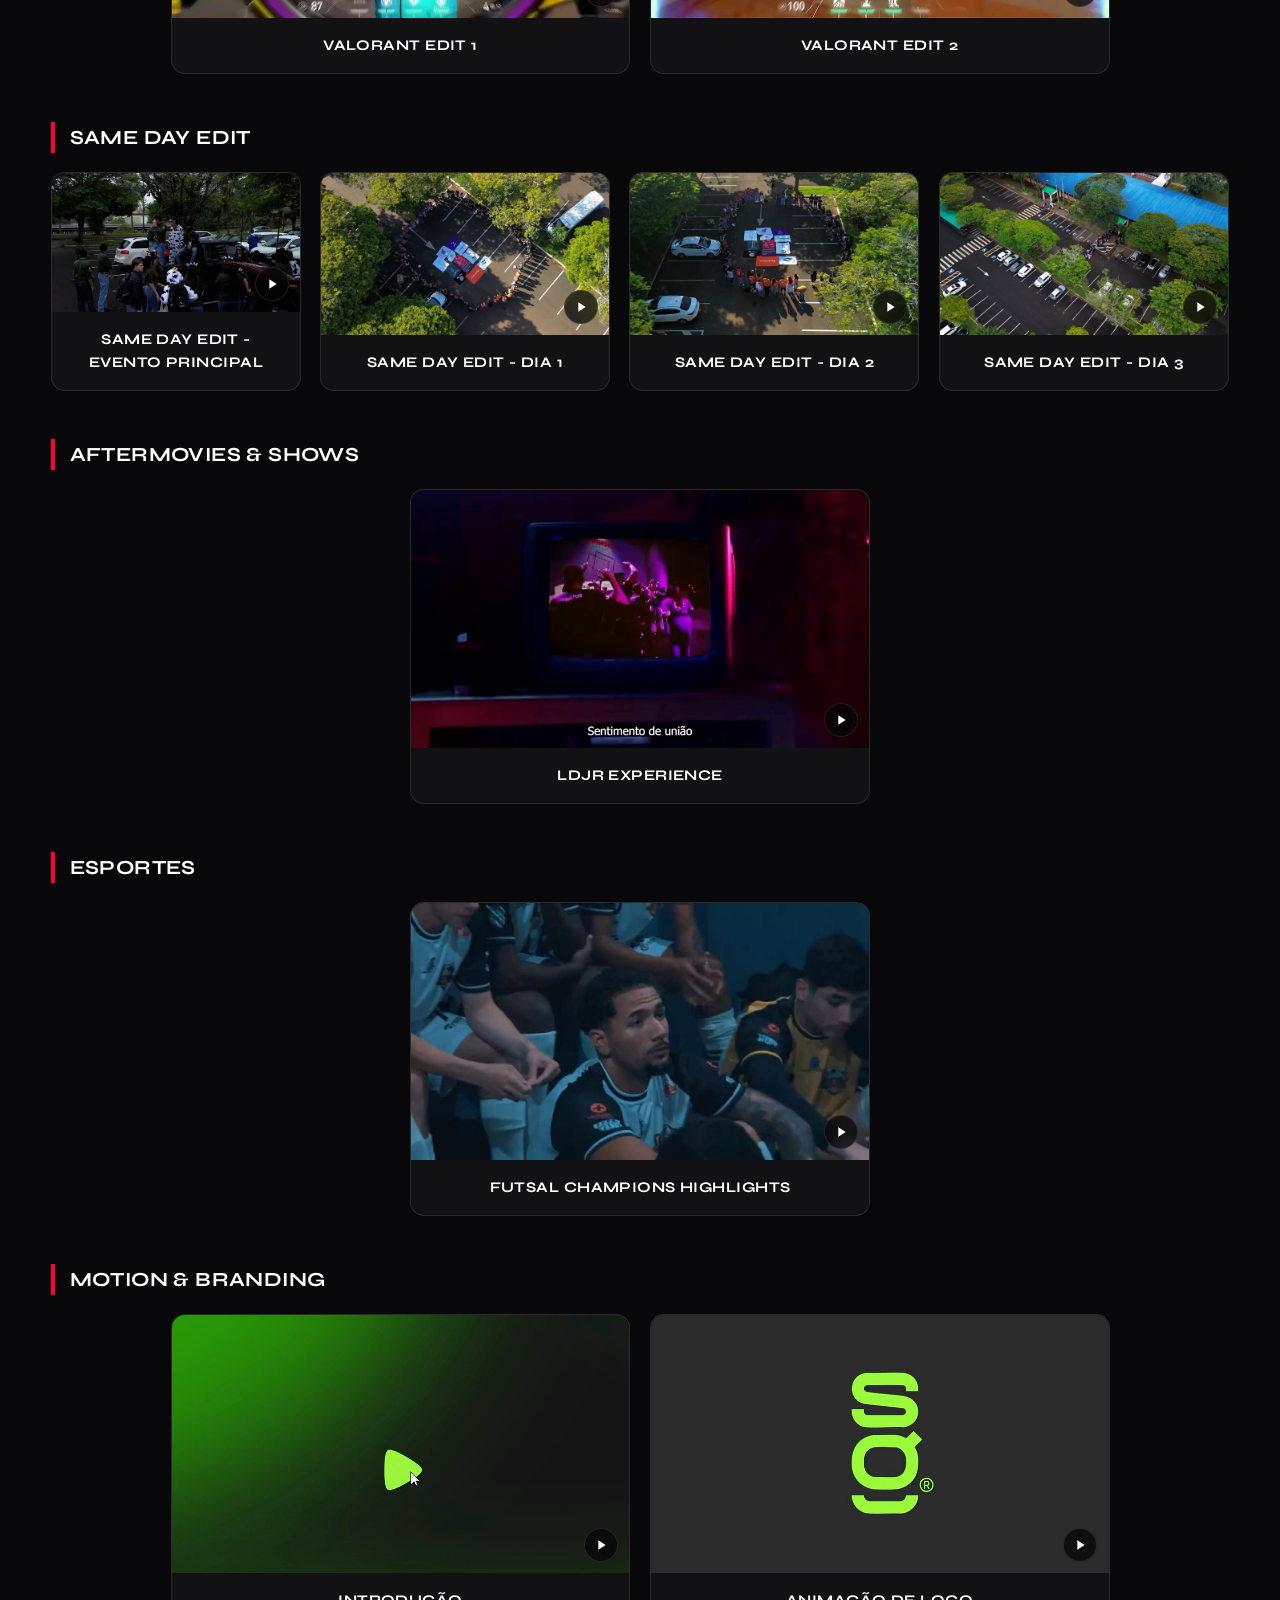
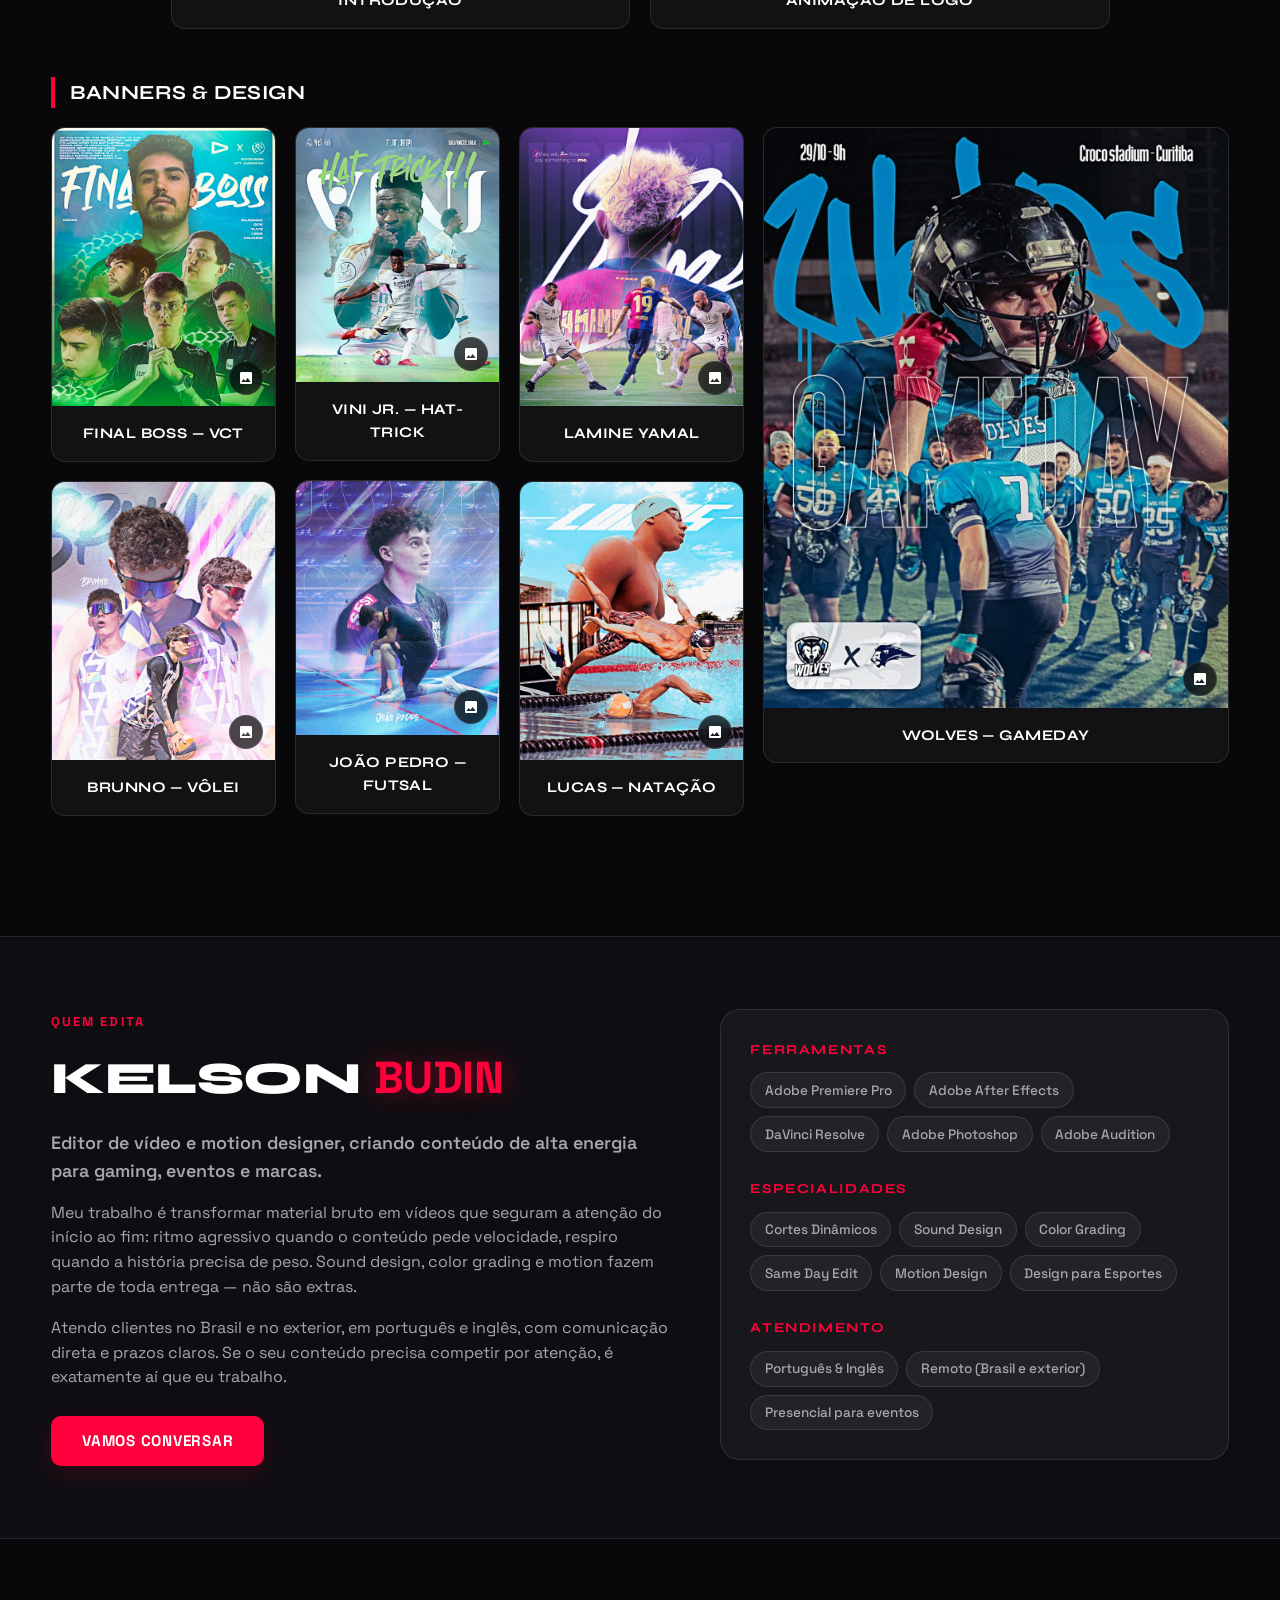
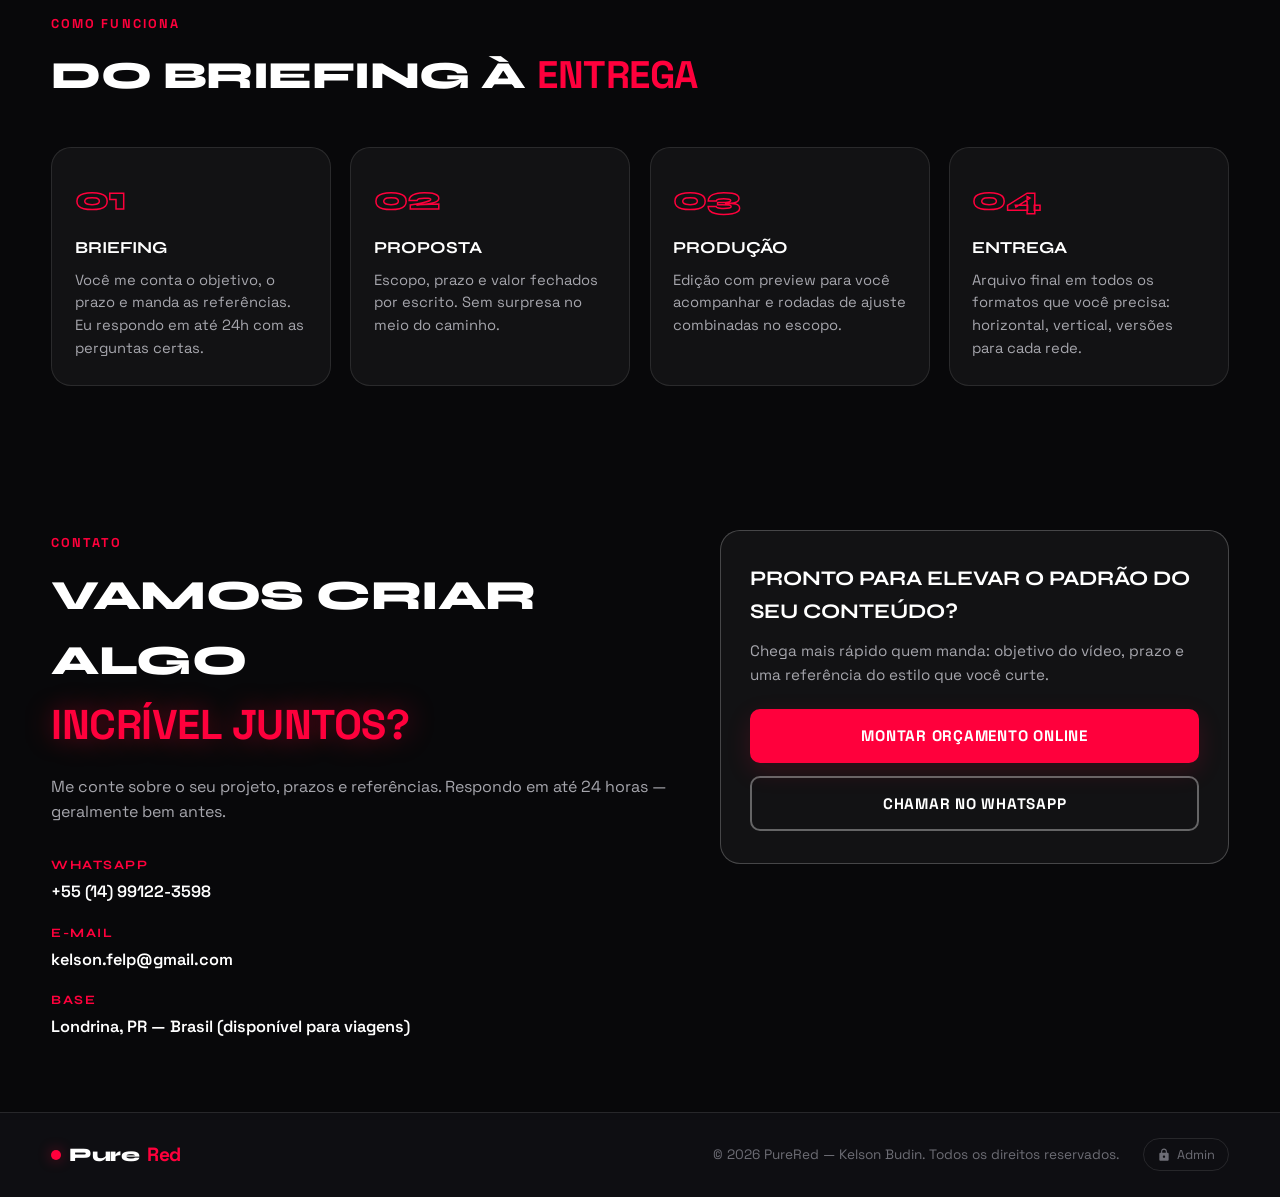
==== commit 9bcf2f20: "feat: grids centralizados com alturas simétricas e hero com elementos decorativos - Masonry resolve " ====
--- a/index.html
+++ b/index.html
@@ -18,7 +18,7 @@
   <!-- Favicon -->
   <link rel="icon" type="image/png" href="data:image/svg+xml,<svg xmlns=%22http://www.w3.org/2000/svg%22 viewBox=%220 0 100 100%22><rect width=%22100%22 height=%22100%22 fill=%22%2308080a%22/><circle cx=%2250%22 cy=%2250%22 r=%2235%22 fill=%22%23FF003C%22/></svg>">
 
-  <link rel="stylesheet" href="style.css?v=9">
+  <link rel="stylesheet" href="style.css?v=11">
 </head>
 <body>
 
@@ -80,6 +80,14 @@
       </div>
 
       <div class="hero-reel">
+        <!-- Cards decorativos atrás do vídeo principal -->
+        <div class="reel-stack" aria-hidden="true">
+          <img src="assets/thumbnails/podcast3.jpg" class="stack-card stack-1" alt="">
+          <img src="assets/thumbnails/drift01.jpg" class="stack-card stack-2" alt="">
+        </div>
+        <div class="rec-chip" aria-hidden="true"><span></span>REC</div>
+        <div class="tc-chip" aria-hidden="true">00:00:24:12</div>
+
         <div class="showreel-container" id="main-reel-trigger"
              data-video="https://youtu.be/-XNmHMceOL8"
              data-title="SAME DAY EDIT - EVENTO PRINCIPAL"
@@ -393,6 +401,6 @@
     </div>
   </dialog>
 
-  <script src="app.js?v=6"></script>
+  <script src="app.js?v=11"></script>
 </body>
 </html>
--- a/style.css
+++ b/style.css
@@ -334,9 +334,91 @@
   color: var(--text-dim);
 }
 
-/* Showreel */
+/* Showreel + elementos decorativos em volta */
+.hero-reel {
+  position: relative;
+}
+
+.reel-stack {
+  position: absolute;
+  inset: 0;
+  pointer-events: none;
+}
+
+.stack-card {
+  position: absolute;
+  width: 128px;
+  aspect-ratio: 9 / 16;
+  object-fit: cover;
+  border-radius: 14px;
+  border: var(--border-strong);
+  opacity: 0.5;
+  filter: saturate(0.85);
+  box-shadow: var(--shadow-md);
+}
+
+.stack-1 {
+  top: -40px;
+  right: -26px;
+  transform: rotate(8deg);
+}
+
+.stack-2 {
+  bottom: -36px;
+  left: -24px;
+  transform: rotate(-8deg);
+}
+
+.rec-chip,
+.tc-chip {
+  position: absolute;
+  z-index: 2;
+  display: inline-flex;
+  align-items: center;
+  gap: 0.45rem;
+  background: rgba(5, 5, 6, 0.85);
+  backdrop-filter: blur(8px);
+  border-radius: var(--radius-pill);
+  color: #fff;
+  font-weight: 700;
+  font-size: 0.75rem;
+  letter-spacing: 0.14em;
+  padding: 0.38rem 0.9rem;
+  pointer-events: none;
+}
+
+.rec-chip {
+  top: -14px;
+  left: 26px;
+  border: var(--border-red);
+}
+
+.rec-chip span {
+  width: 8px;
+  height: 8px;
+  border-radius: 50%;
+  background: var(--red);
+  box-shadow: 0 0 10px var(--red-glow-heavy);
+  animation: pulse-dot 1.6s infinite;
+}
+
+.tc-chip {
+  bottom: -14px;
+  right: 26px;
+  border: var(--border-strong);
+  color: var(--text-muted);
+  font-variant-numeric: tabular-nums;
+}
+
+@media (max-width: 960px) {
+  .reel-stack,
+  .rec-chip,
+  .tc-chip { display: none; }
+}
+
 .showreel-container {
   position: relative;
+  z-index: 1;
   border-radius: var(--radius-lg);
   overflow: hidden;
   cursor: pointer;
@@ -709,8 +791,8 @@
 
 .views-badge {
   position: absolute;
-  top: 0.7rem;
-  right: 0.7rem;
+  bottom: 0.7rem;
+  left: 0.7rem;
   display: inline-flex;
   align-items: center;
   gap: 0.32rem;
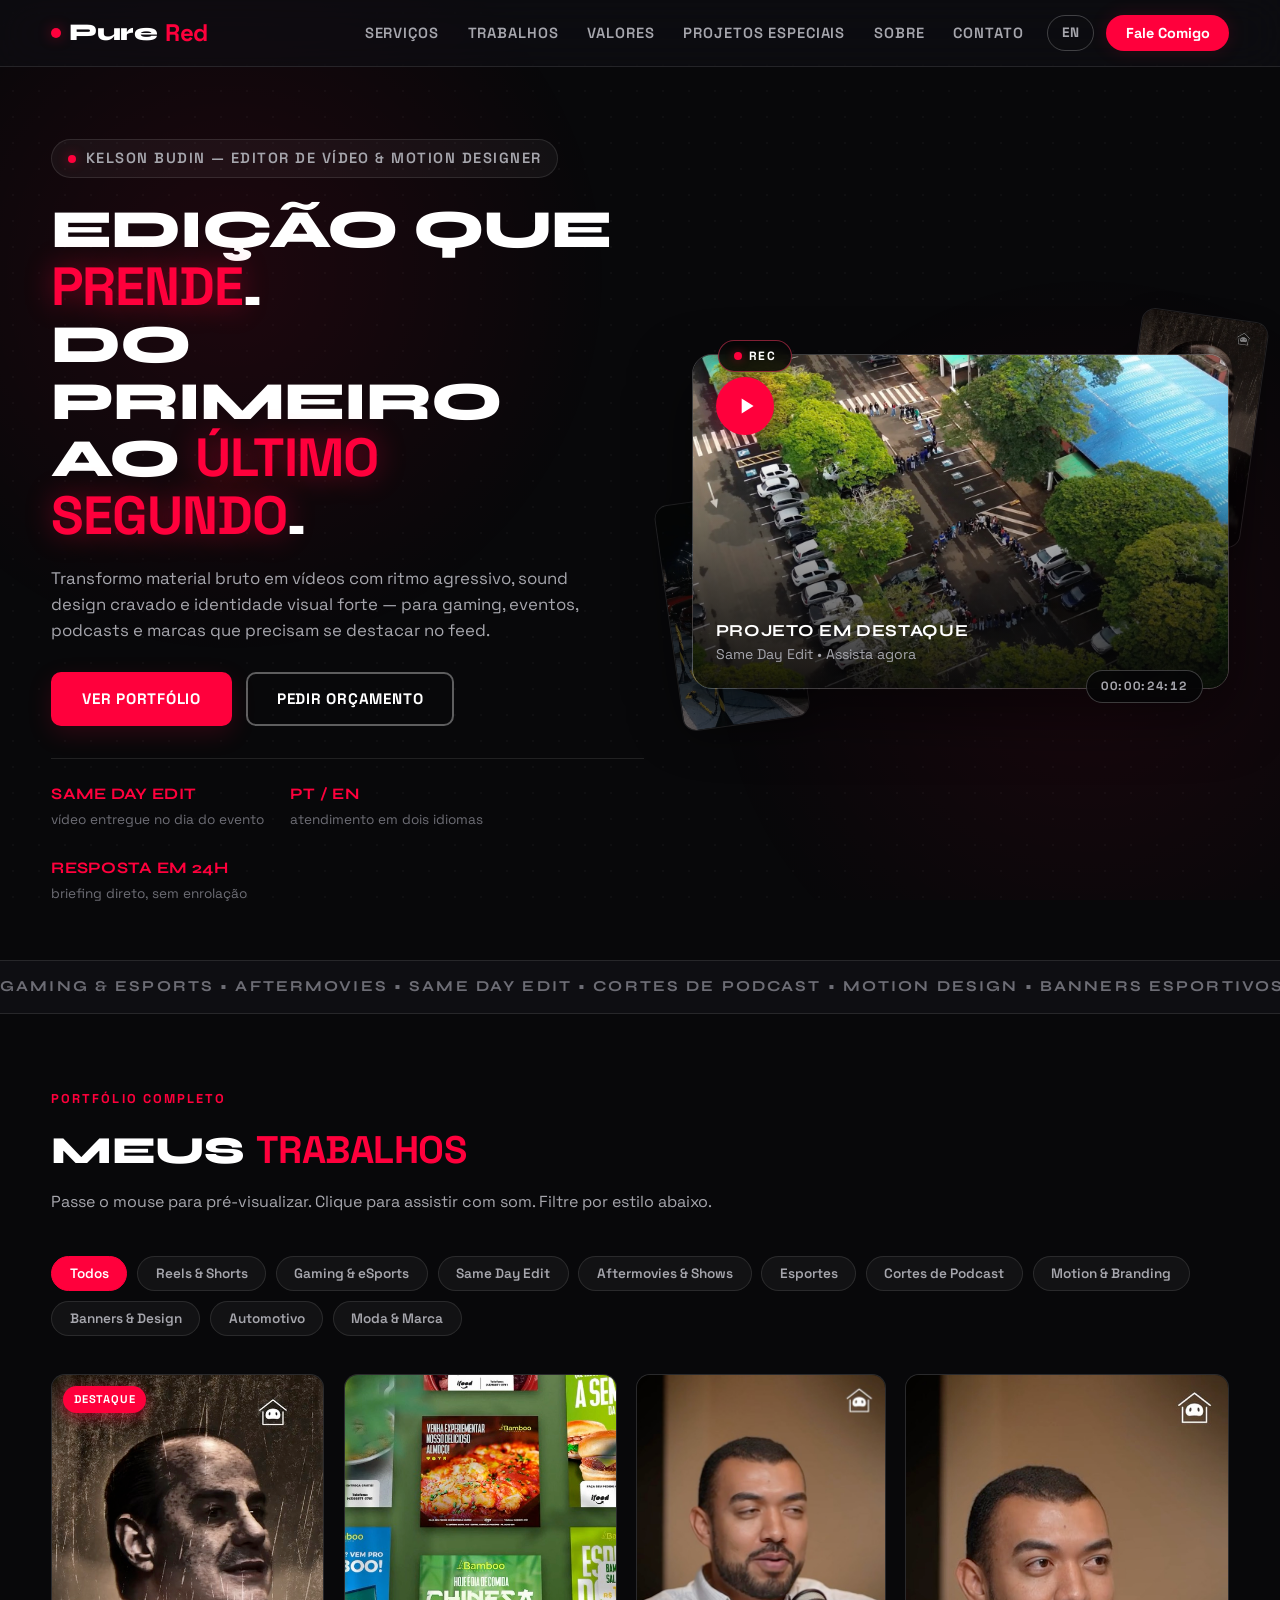
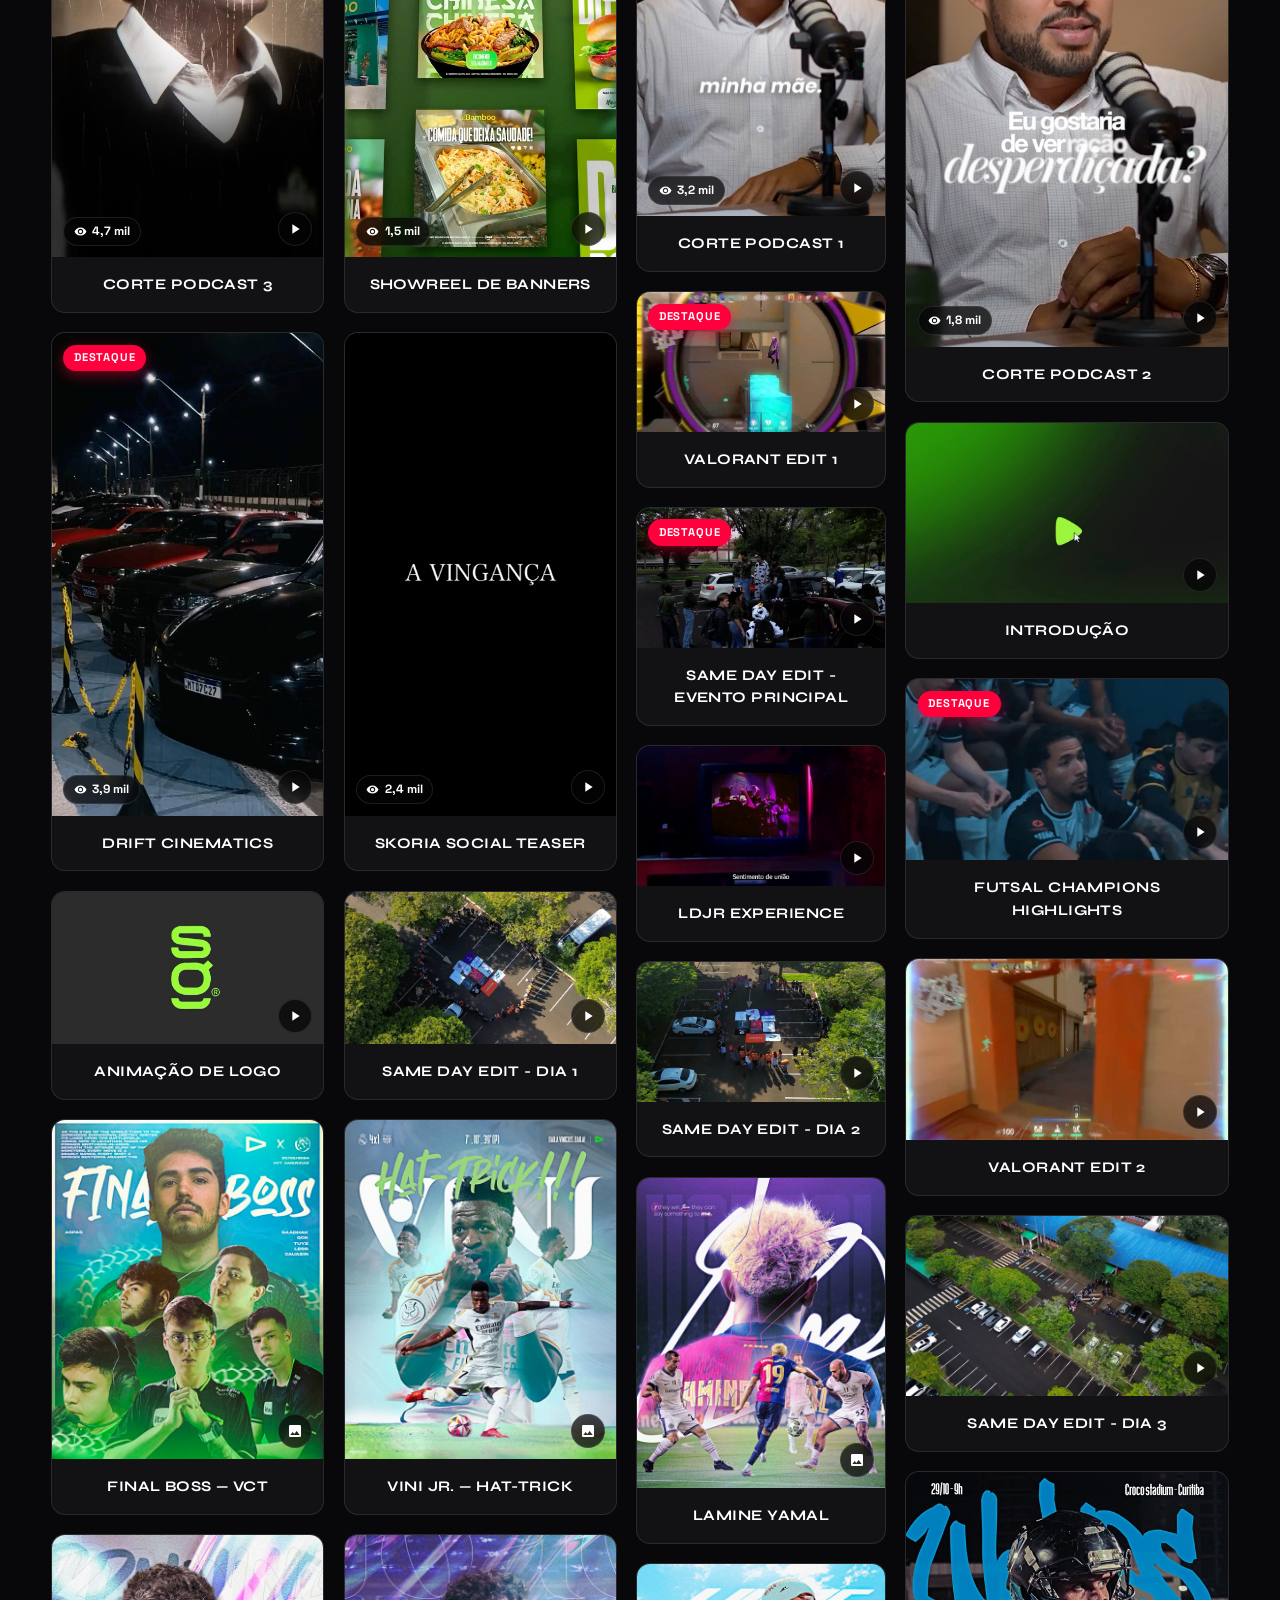
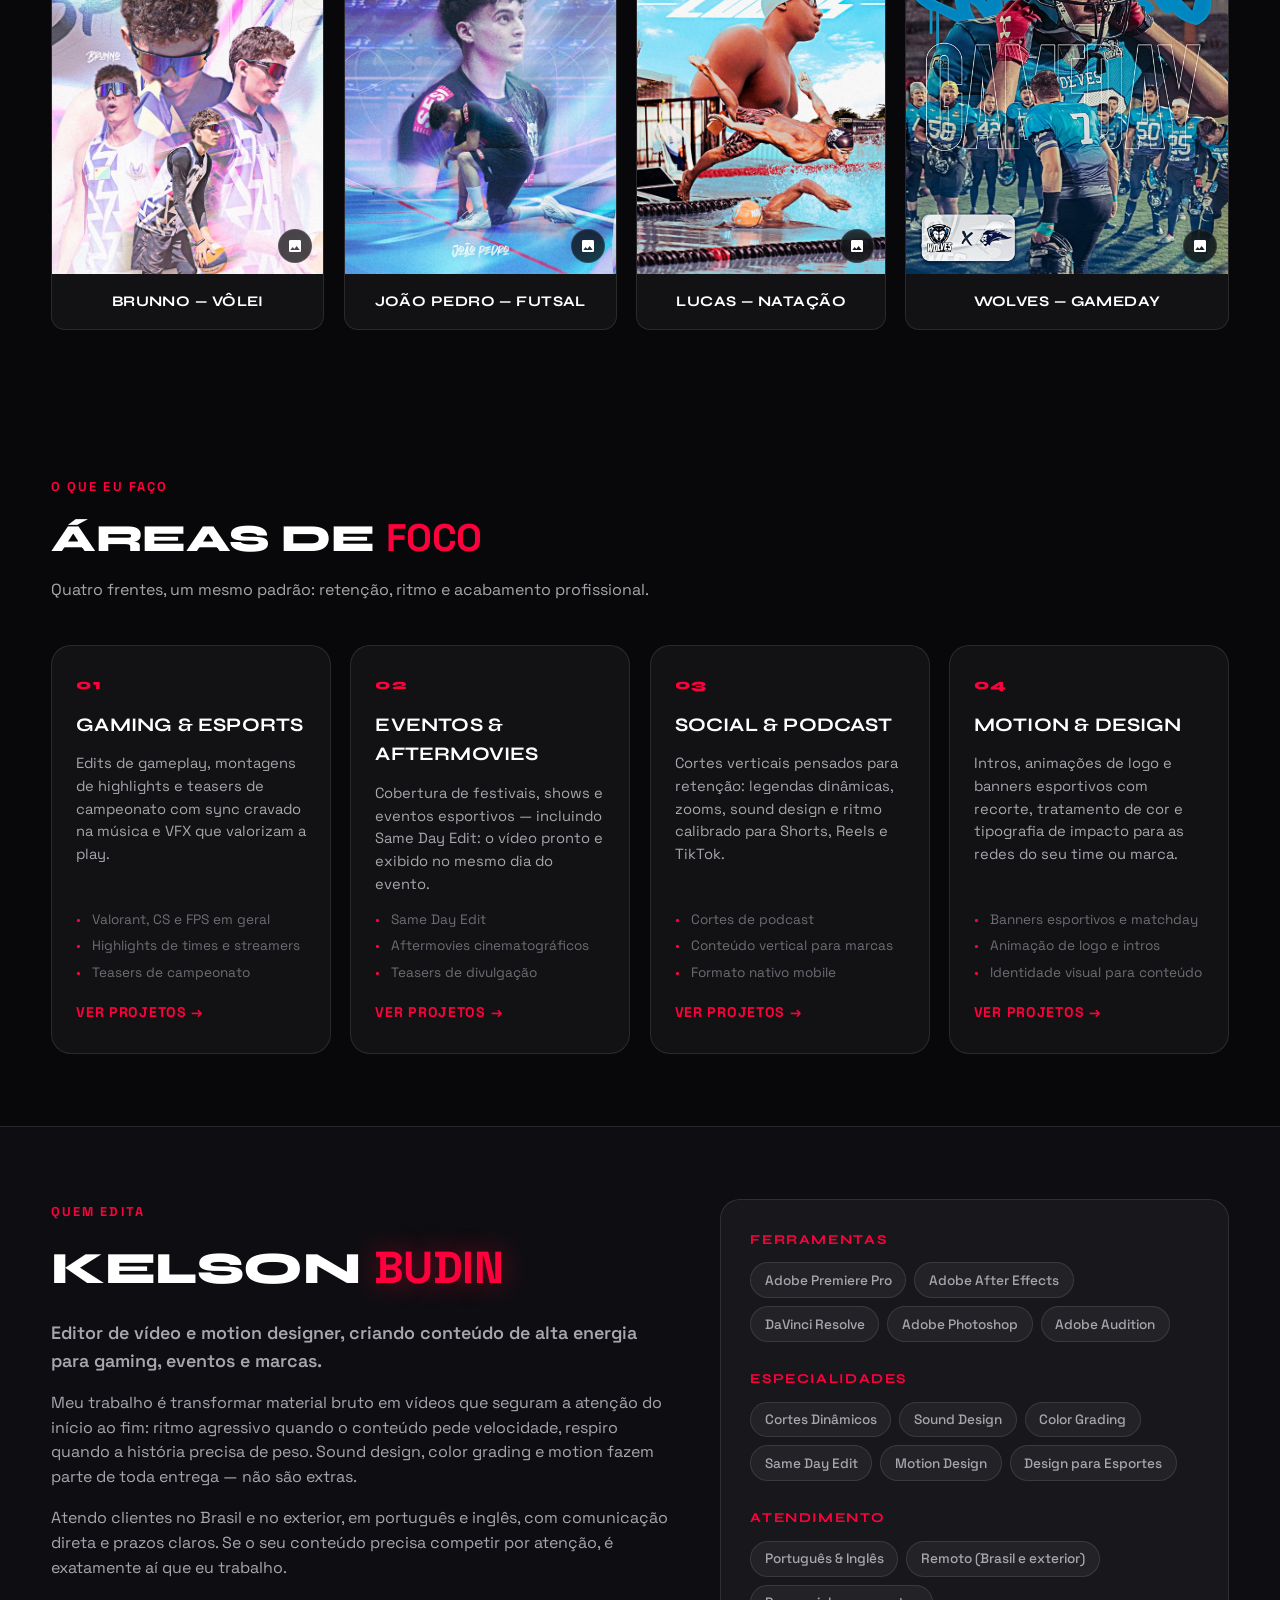
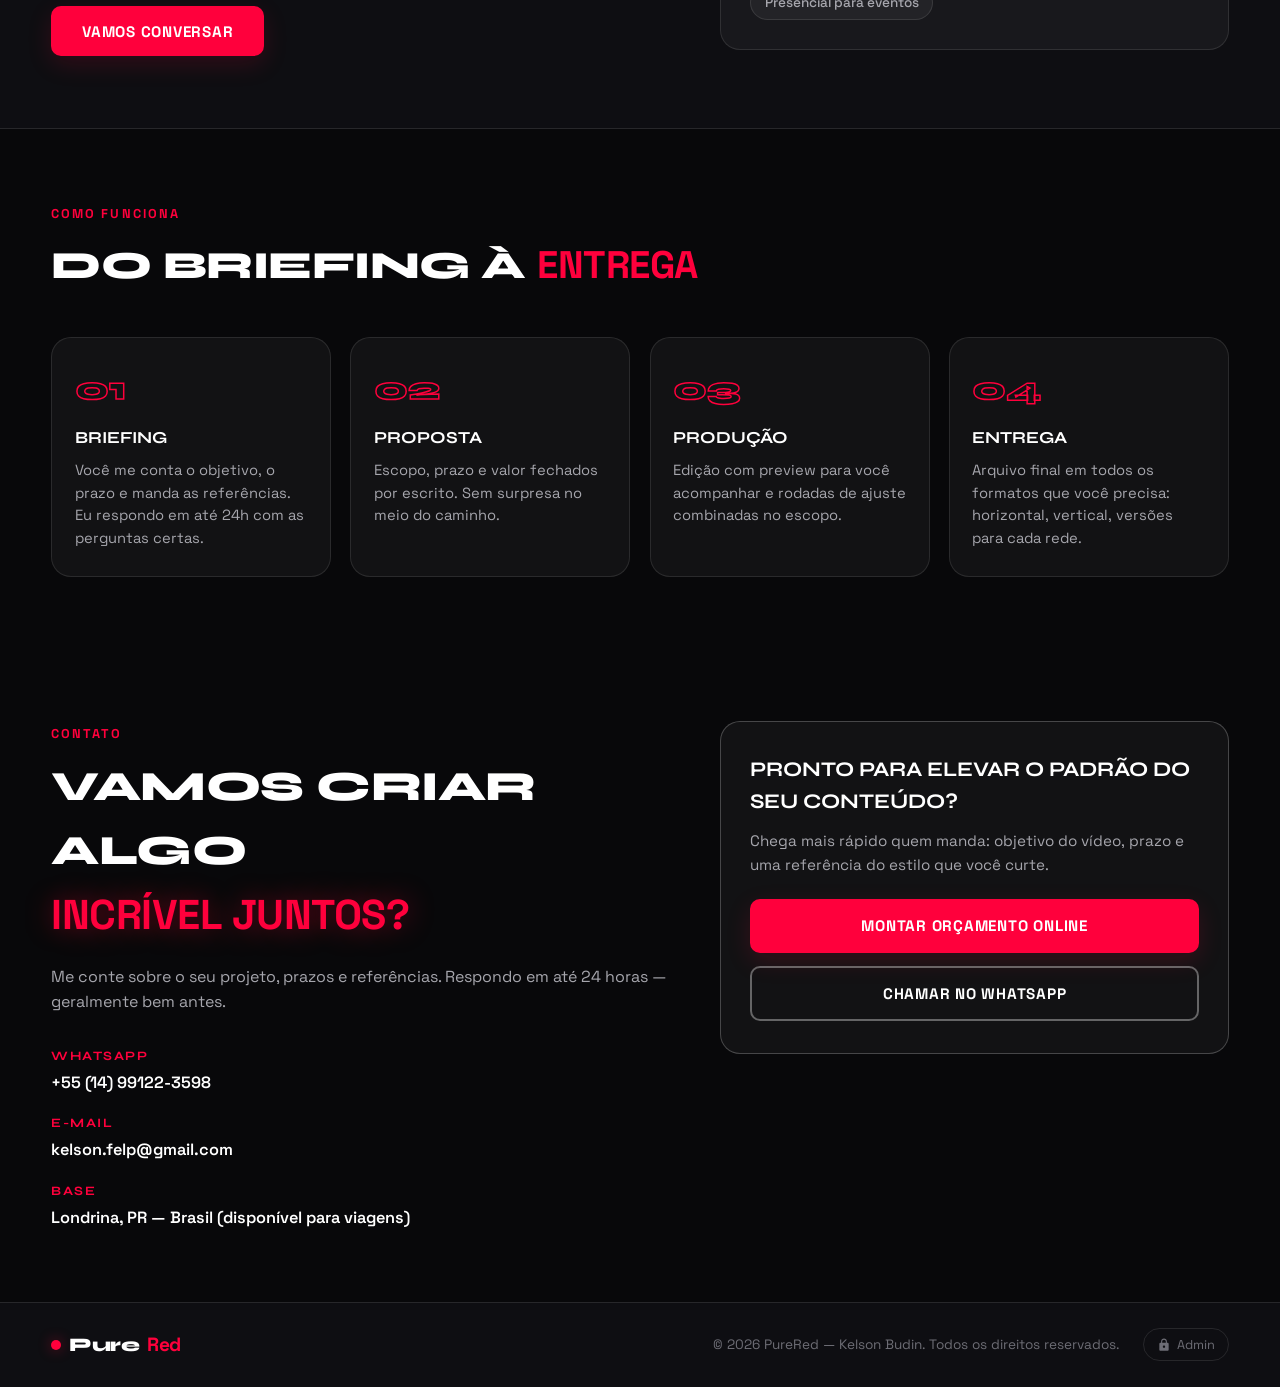
==== commit 307d4194: "feat: grid único estilo Pinterest com filtro por categoria Remove a seção "Destaques" separada e uni" ====
--- a/index.html
+++ b/index.html
@@ -18,7 +18,7 @@
   <!-- Favicon -->
   <link rel="icon" type="image/png" href="data:image/svg+xml,<svg xmlns=%22http://www.w3.org/2000/svg%22 viewBox=%220 0 100 100%22><rect width=%22100%22 height=%22100%22 fill=%22%2308080a%22/><circle cx=%2250%22 cy=%2250%22 r=%2235%22 fill=%22%23FF003C%22/></svg>">
 
-  <link rel="stylesheet" href="style.css?v=11">
+  <link rel="stylesheet" href="style.css?v=12">
 </head>
 <body>
 
@@ -116,16 +116,17 @@
     </div>
   </div>
 
-  <!-- ===== Destaques ===== -->
-  <section id="destaques" class="featured-section">
+  <!-- ===== Trabalhos ===== -->
+  <section id="trabalhos" class="portfolio-section">
     <div class="container">
       <div class="section-header">
-        <div class="section-tag">Seleção curada</div>
-        <h2 class="section-title">Melhores <span>Trabalhos</span></h2>
-        <p>Os projetos que melhor representam o meu padrão de entrega.</p>
-      </div>
-
-      <div id="featured-grid" class="portfolio-grid featured-grid"></div>
+        <div class="section-tag">Portfólio completo</div>
+        <h2 class="section-title">Meus <span>Trabalhos</span></h2>
+        <p>Passe o mouse para pré-visualizar. Clique para assistir com som. Filtre por estilo abaixo.</p>
+      </div>
+
+      <div class="filter-menu" id="section-nav"></div>
+      <div id="portfolio-grid" class="portfolio-grid"></div>
     </div>
   </section>
 
@@ -139,7 +140,7 @@
       </div>
 
       <div class="services-grid">
-        <a class="service-card" href="#sub-gaming">
+        <a class="service-card" href="#trabalhos" data-filter="gaming">
           <div class="service-num">01</div>
           <h3>Gaming &amp; eSports</h3>
           <p>Edits de gameplay, montagens de highlights e teasers de campeonato com sync cravado na música e VFX que valorizam a play.</p>
@@ -151,7 +152,7 @@
           <span class="service-link">Ver projetos →</span>
         </a>
 
-        <a class="service-card" href="#sub-samedayedit">
+        <a class="service-card" href="#trabalhos" data-filter="samedayedit">
           <div class="service-num">02</div>
           <h3>Eventos &amp; Aftermovies</h3>
           <p>Cobertura de festivais, shows e eventos esportivos — incluindo Same Day Edit: o vídeo pronto e exibido no mesmo dia do evento.</p>
@@ -163,7 +164,7 @@
           <span class="service-link">Ver projetos →</span>
         </a>
 
-        <a class="service-card" href="#sub-podcast">
+        <a class="service-card" href="#trabalhos" data-filter="podcast">
           <div class="service-num">03</div>
           <h3>Social &amp; Podcast</h3>
           <p>Cortes verticais pensados para retenção: legendas dinâmicas, zooms, sound design e ritmo calibrado para Shorts, Reels e TikTok.</p>
@@ -175,7 +176,7 @@
           <span class="service-link">Ver projetos →</span>
         </a>
 
-        <a class="service-card" href="#sub-design">
+        <a class="service-card" href="#trabalhos" data-filter="design">
           <div class="service-num">04</div>
           <h3>Motion &amp; Design</h3>
           <p>Intros, animações de logo e banners esportivos com recorte, tratamento de cor e tipografia de impacto para as redes do seu time ou marca.</p>
@@ -190,20 +191,6 @@
     </div>
   </section>
 
-  <!-- ===== Trabalhos ===== -->
-  <section id="trabalhos" class="portfolio-section">
-    <div class="container">
-      <div class="section-header">
-        <div class="section-tag">Portfólio completo</div>
-        <h2 class="section-title">Trabalhos por <span>Categoria</span></h2>
-        <p>Passe o mouse para pré-visualizar. Clique para assistir com som.</p>
-      </div>
-
-      <div class="filter-menu" id="section-nav"></div>
-      <div id="portfolio-sections"></div>
-    </div>
-  </section>
-
   <!-- ===== Sobre ===== -->
   <section id="sobre" class="about-section">
     <div class="container about-grid">
@@ -401,6 +388,6 @@
     </div>
   </dialog>
 
-  <script src="app.js?v=11"></script>
+  <script src="app.js?v=13"></script>
 </body>
 </html>
--- a/style.css
+++ b/style.css
@@ -700,12 +700,6 @@
    Portfolio grids and cards
    ============================================================ */
 
-.featured-section {
-  background: var(--bg-raised);
-  border-top: var(--border);
-  border-bottom: var(--border);
-}
-
 /* Masonry controlado por JS (app.js): os cards são distribuídos em
    colunas de altura balanceada, preenchendo da esquerda para a direita
    sem deixar buracos entre cards verticais e horizontais */
@@ -836,22 +830,6 @@
   margin: 0;
 }
 
-/* Category subsections */
-.portfolio-subsection {
-  margin-bottom: 3rem;
-  scroll-margin-top: 90px;
-}
-
-.subsection-title {
-  font-family: var(--font-title);
-  font-size: 1.25rem;
-  text-transform: uppercase;
-  letter-spacing: 0.02em;
-  margin-bottom: 1.2rem;
-  padding-left: 0.9rem;
-  border-left: 4px solid var(--red);
-}
-
 .filter-menu {
   display: flex;
   flex-wrap: wrap;
@@ -863,6 +841,8 @@
   background: var(--bg-card);
   border: var(--border);
   color: var(--text-muted);
+  font-family: inherit;
+  cursor: pointer;
   text-decoration: none;
   font-weight: 600;
   font-size: 0.85rem;
@@ -875,6 +855,12 @@
   color: #fff;
   border-color: var(--red);
   background: var(--red-soft-bg);
+}
+
+.filter-btn.active {
+  color: #fff;
+  border-color: var(--red);
+  background: var(--red);
 }
 
 /* ============================================================
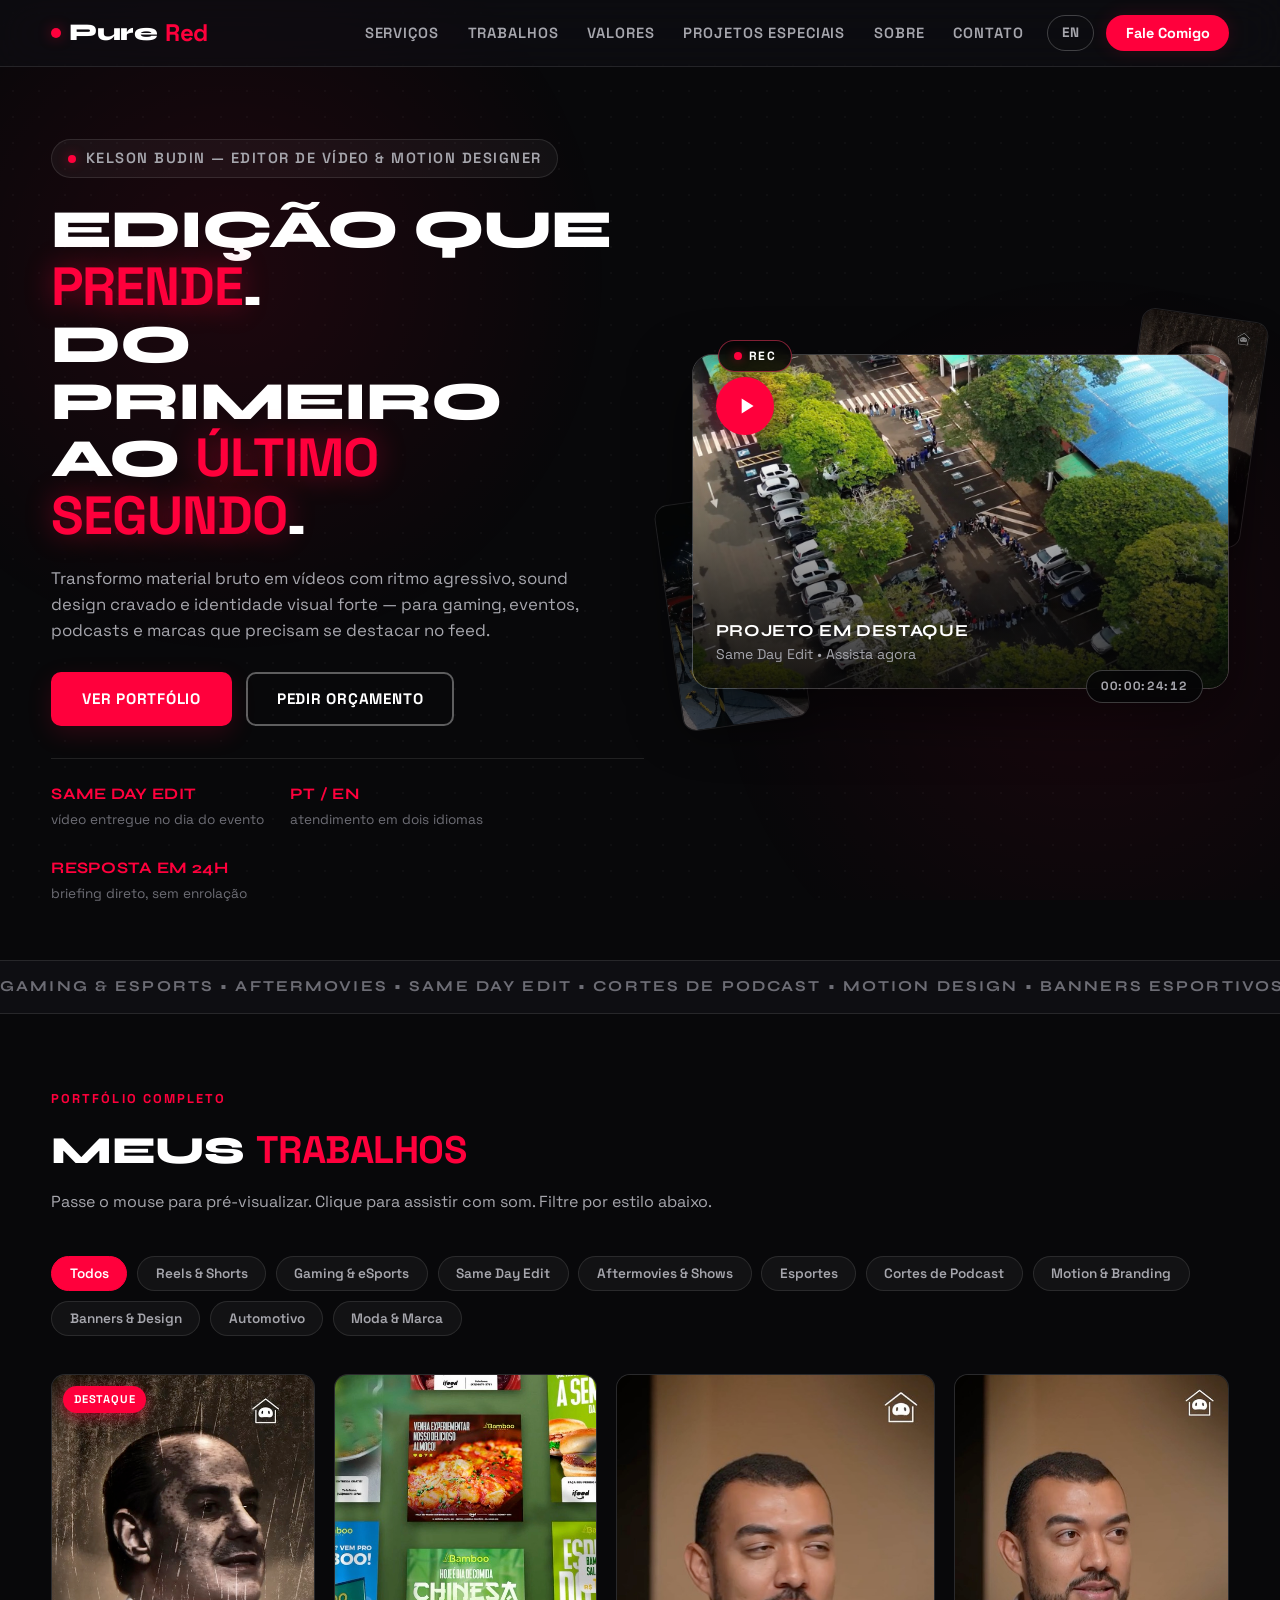
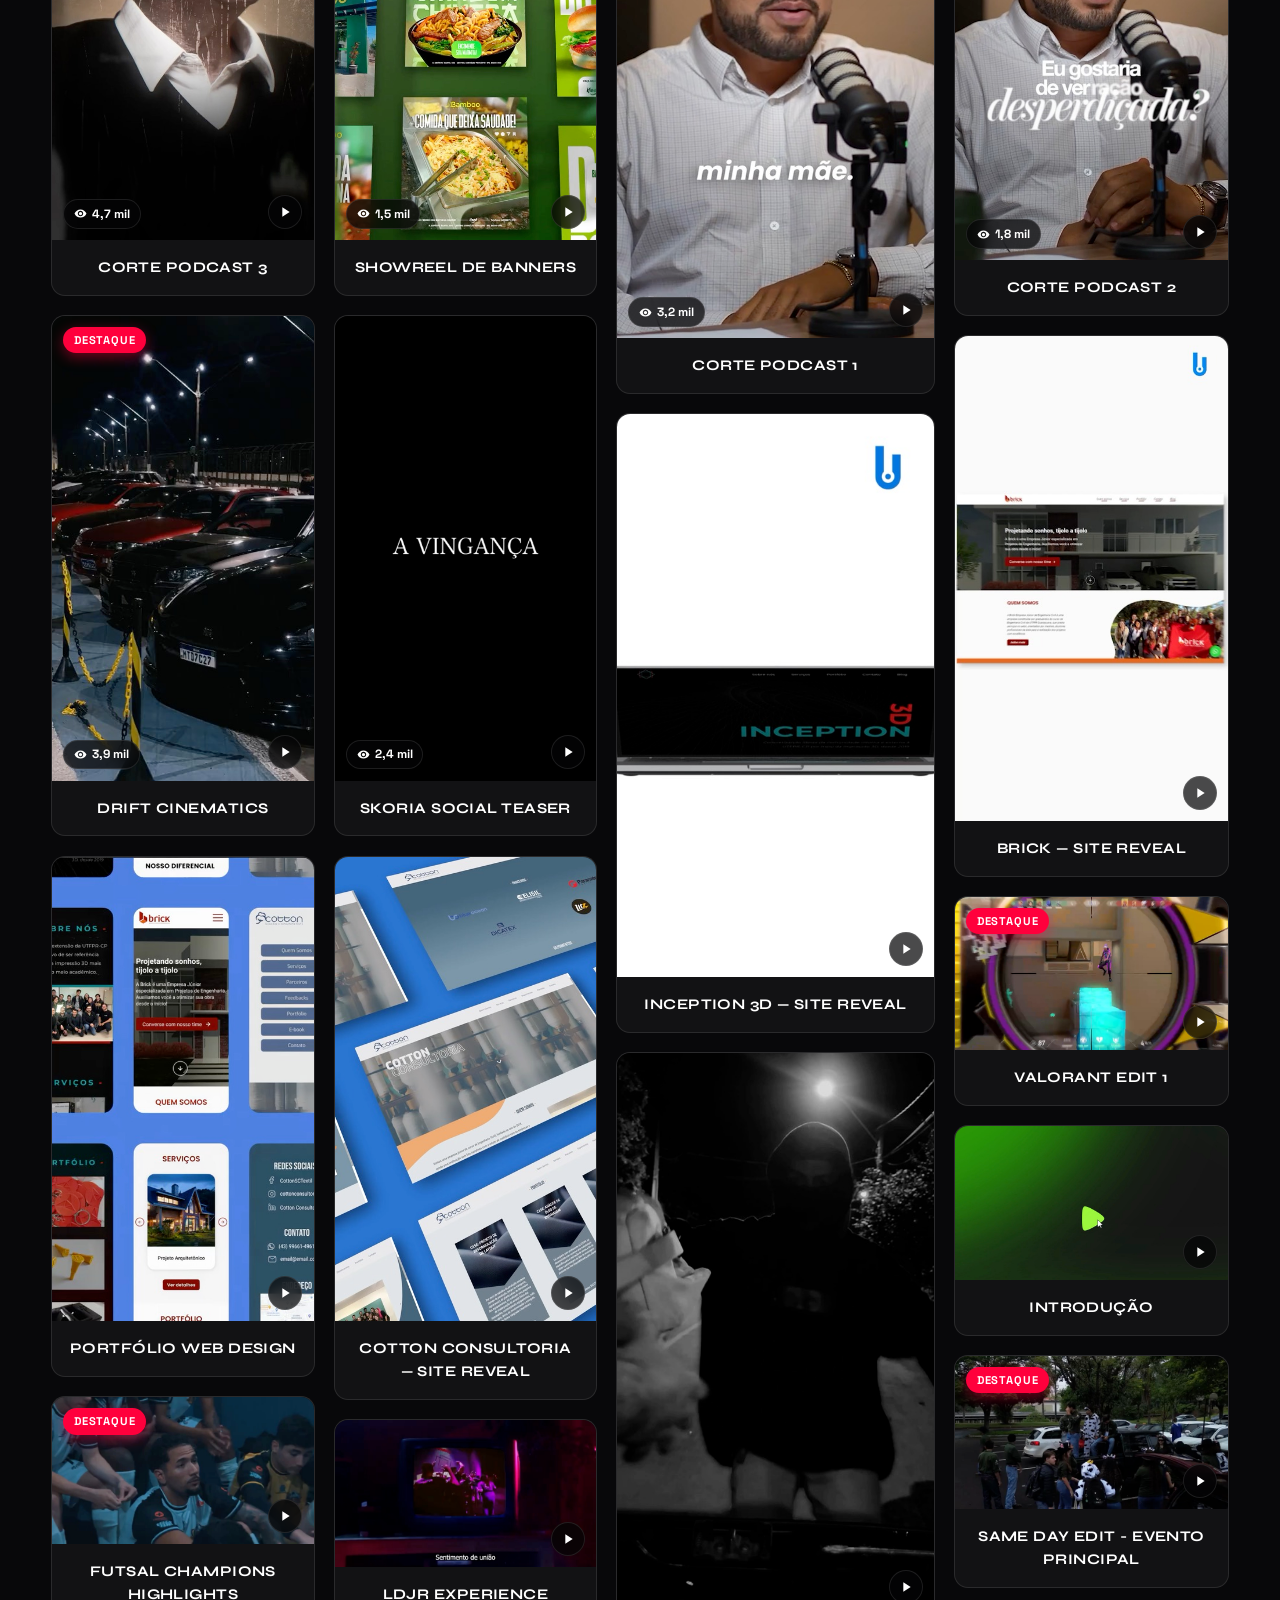
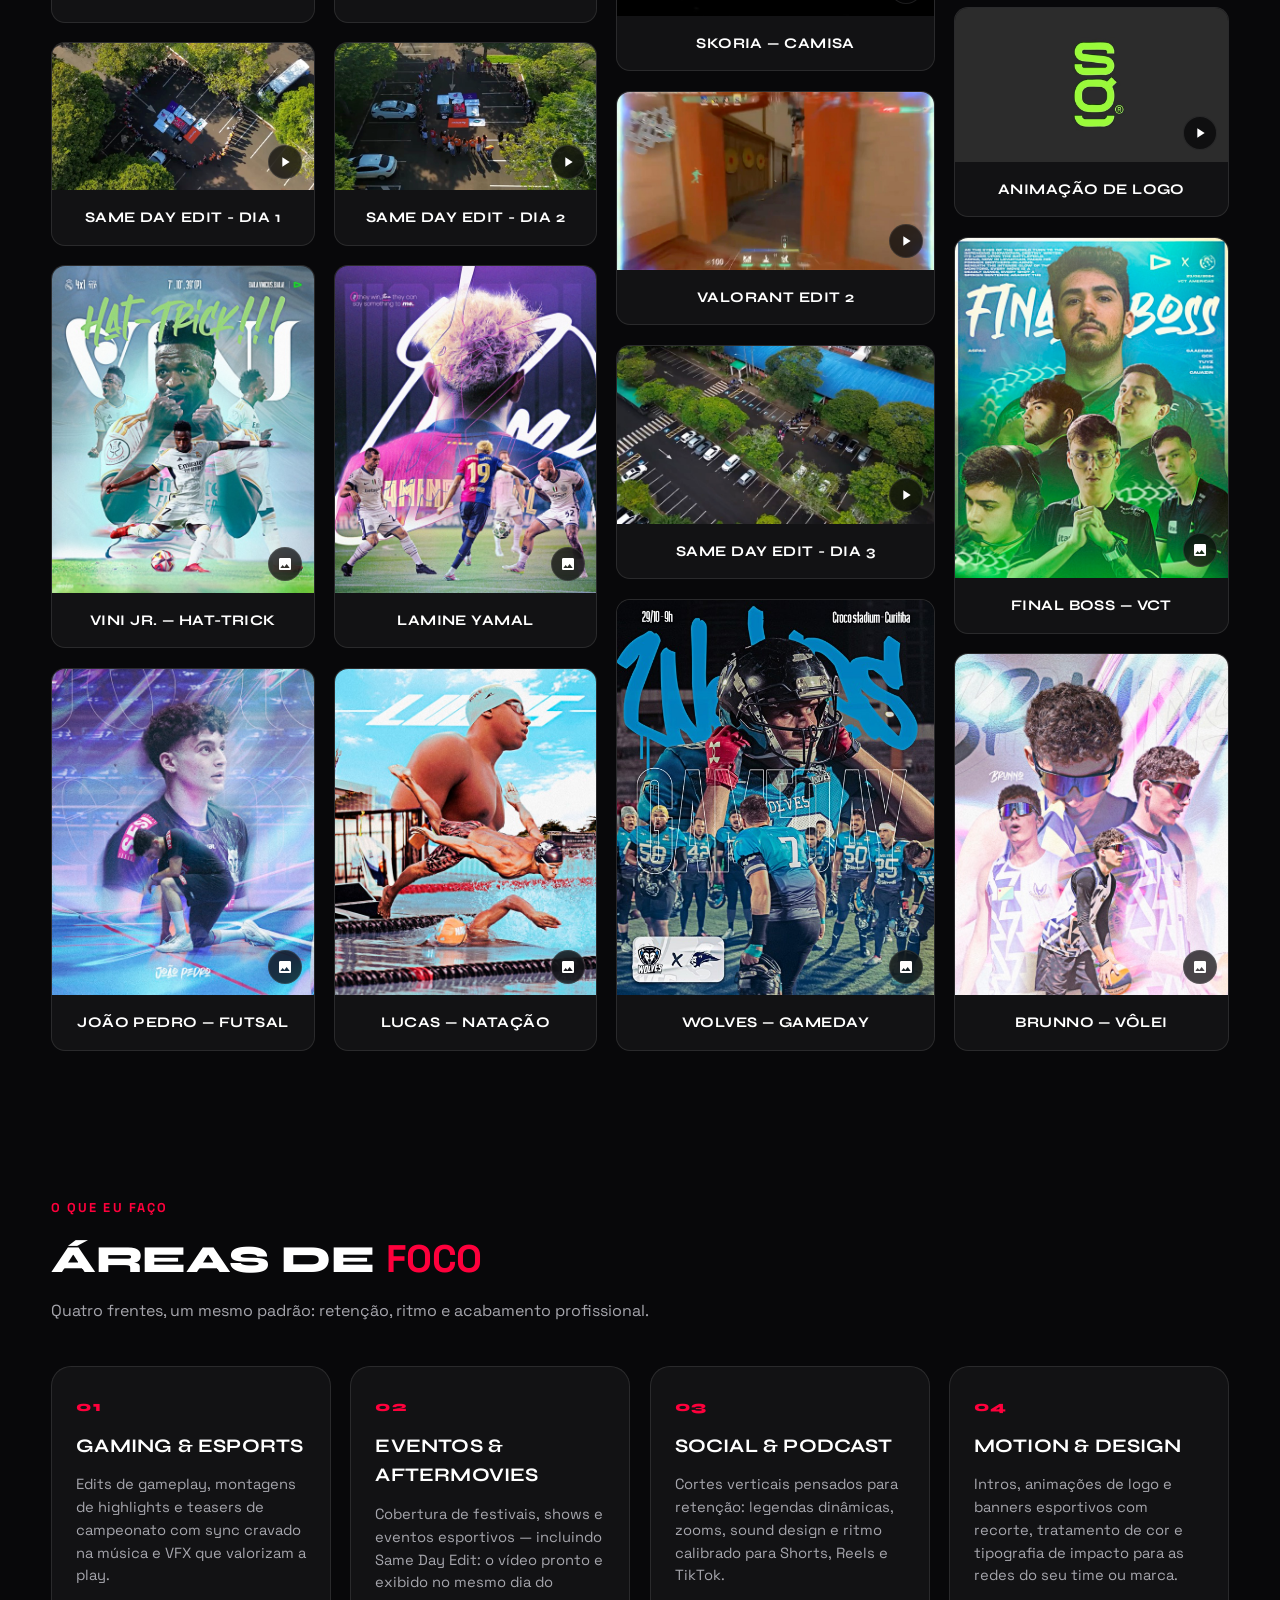
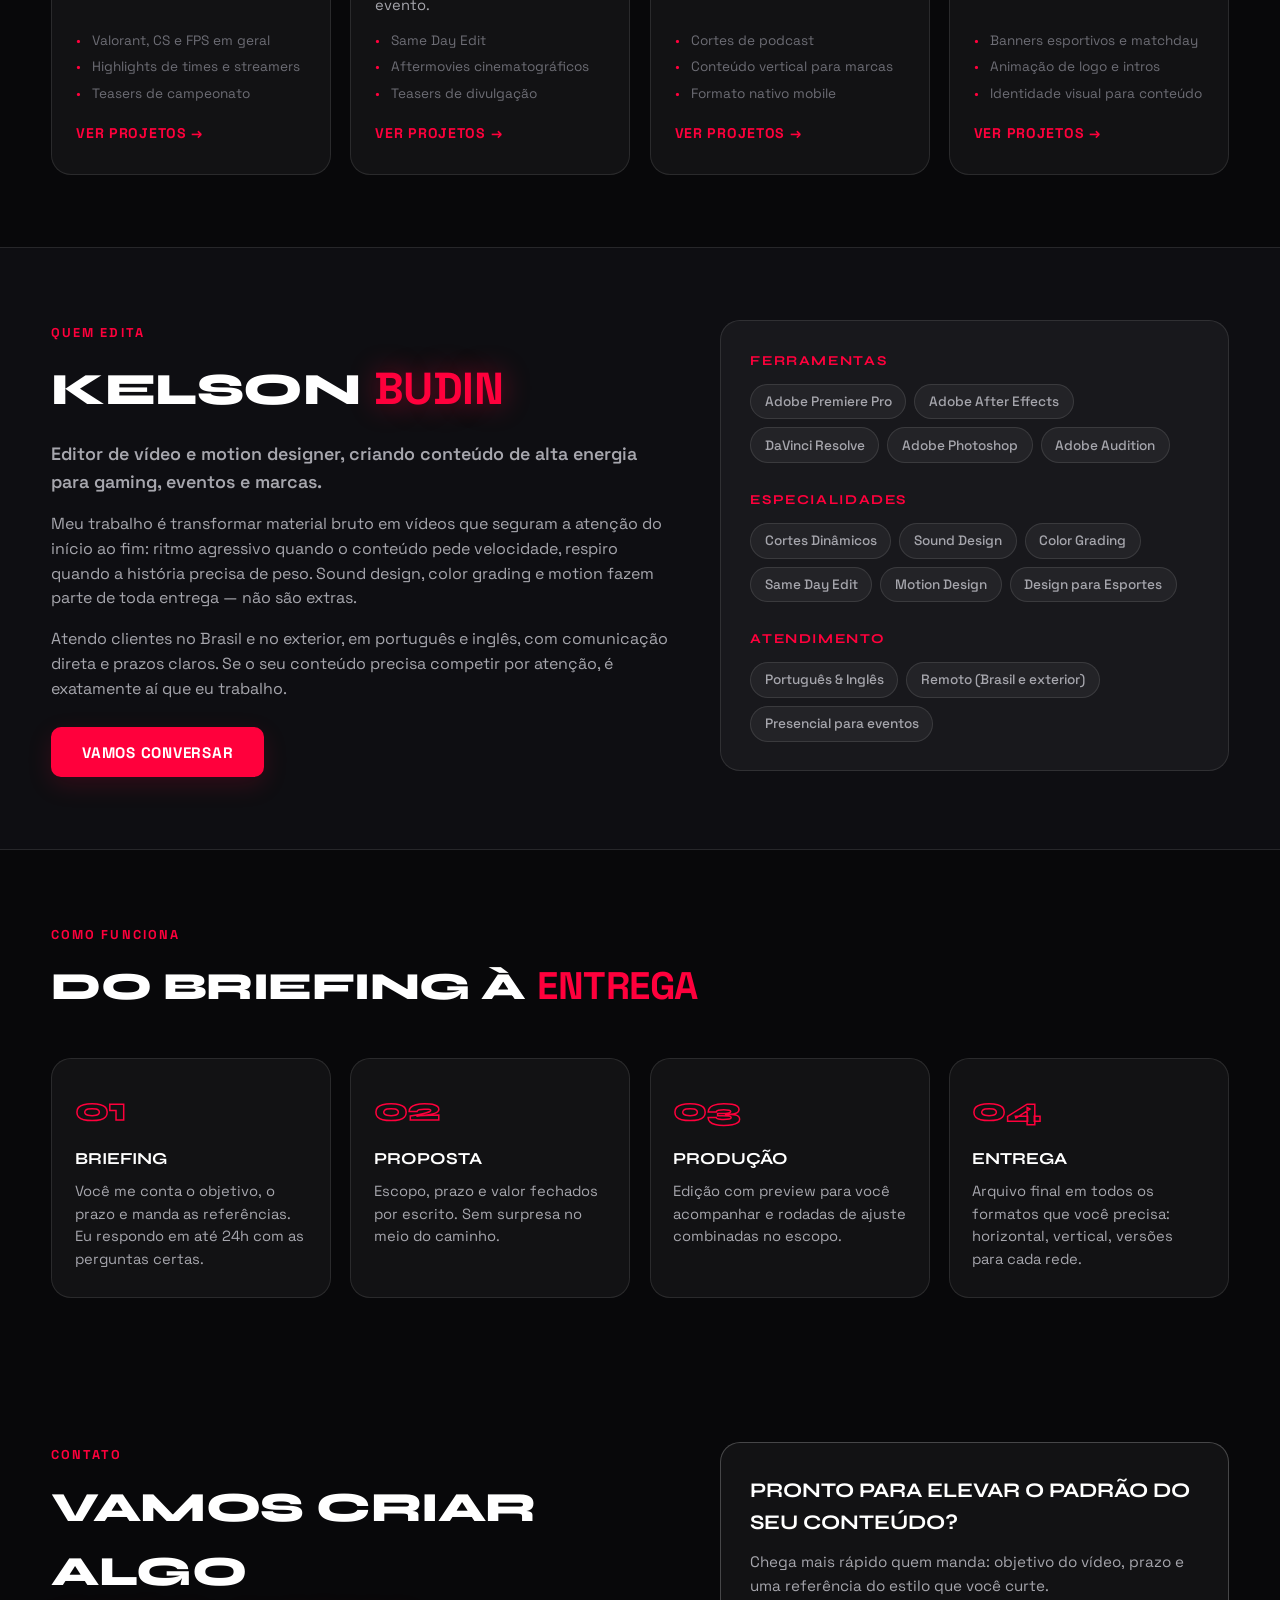
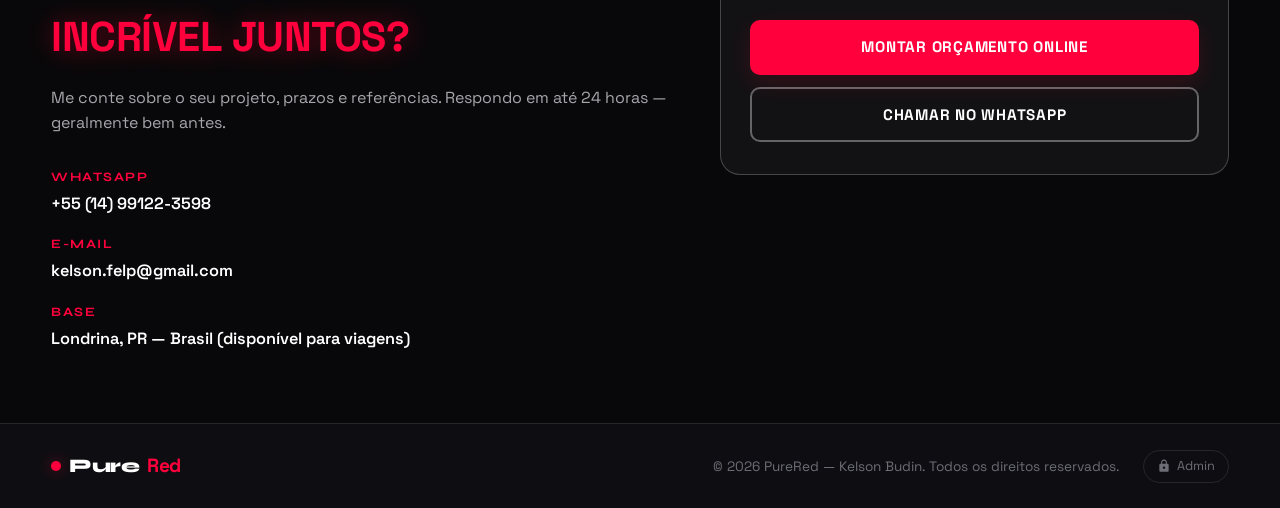
==== commit 58ad6b17: "feat: adiciona 5 projetos de motion e corrige alinhamento do player Novos projetos hospedados localm" ====
--- a/index.html
+++ b/index.html
@@ -18,7 +18,7 @@
   <!-- Favicon -->
   <link rel="icon" type="image/png" href="data:image/svg+xml,<svg xmlns=%22http://www.w3.org/2000/svg%22 viewBox=%220 0 100 100%22><rect width=%22100%22 height=%22100%22 fill=%22%2308080a%22/><circle cx=%2250%22 cy=%2250%22 r=%2235%22 fill=%22%23FF003C%22/></svg>">
 
-  <link rel="stylesheet" href="style.css?v=12">
+  <link rel="stylesheet" href="style.css?v=13">
 </head>
 <body>
 
--- a/style.css
+++ b/style.css
@@ -1110,6 +1110,7 @@
   background: var(--bg-raised);
   color: var(--text);
   padding: 0;
+  margin: auto;
   max-width: min(920px, 94vw);
   width: 100%;
   box-shadow: var(--shadow-lg);
